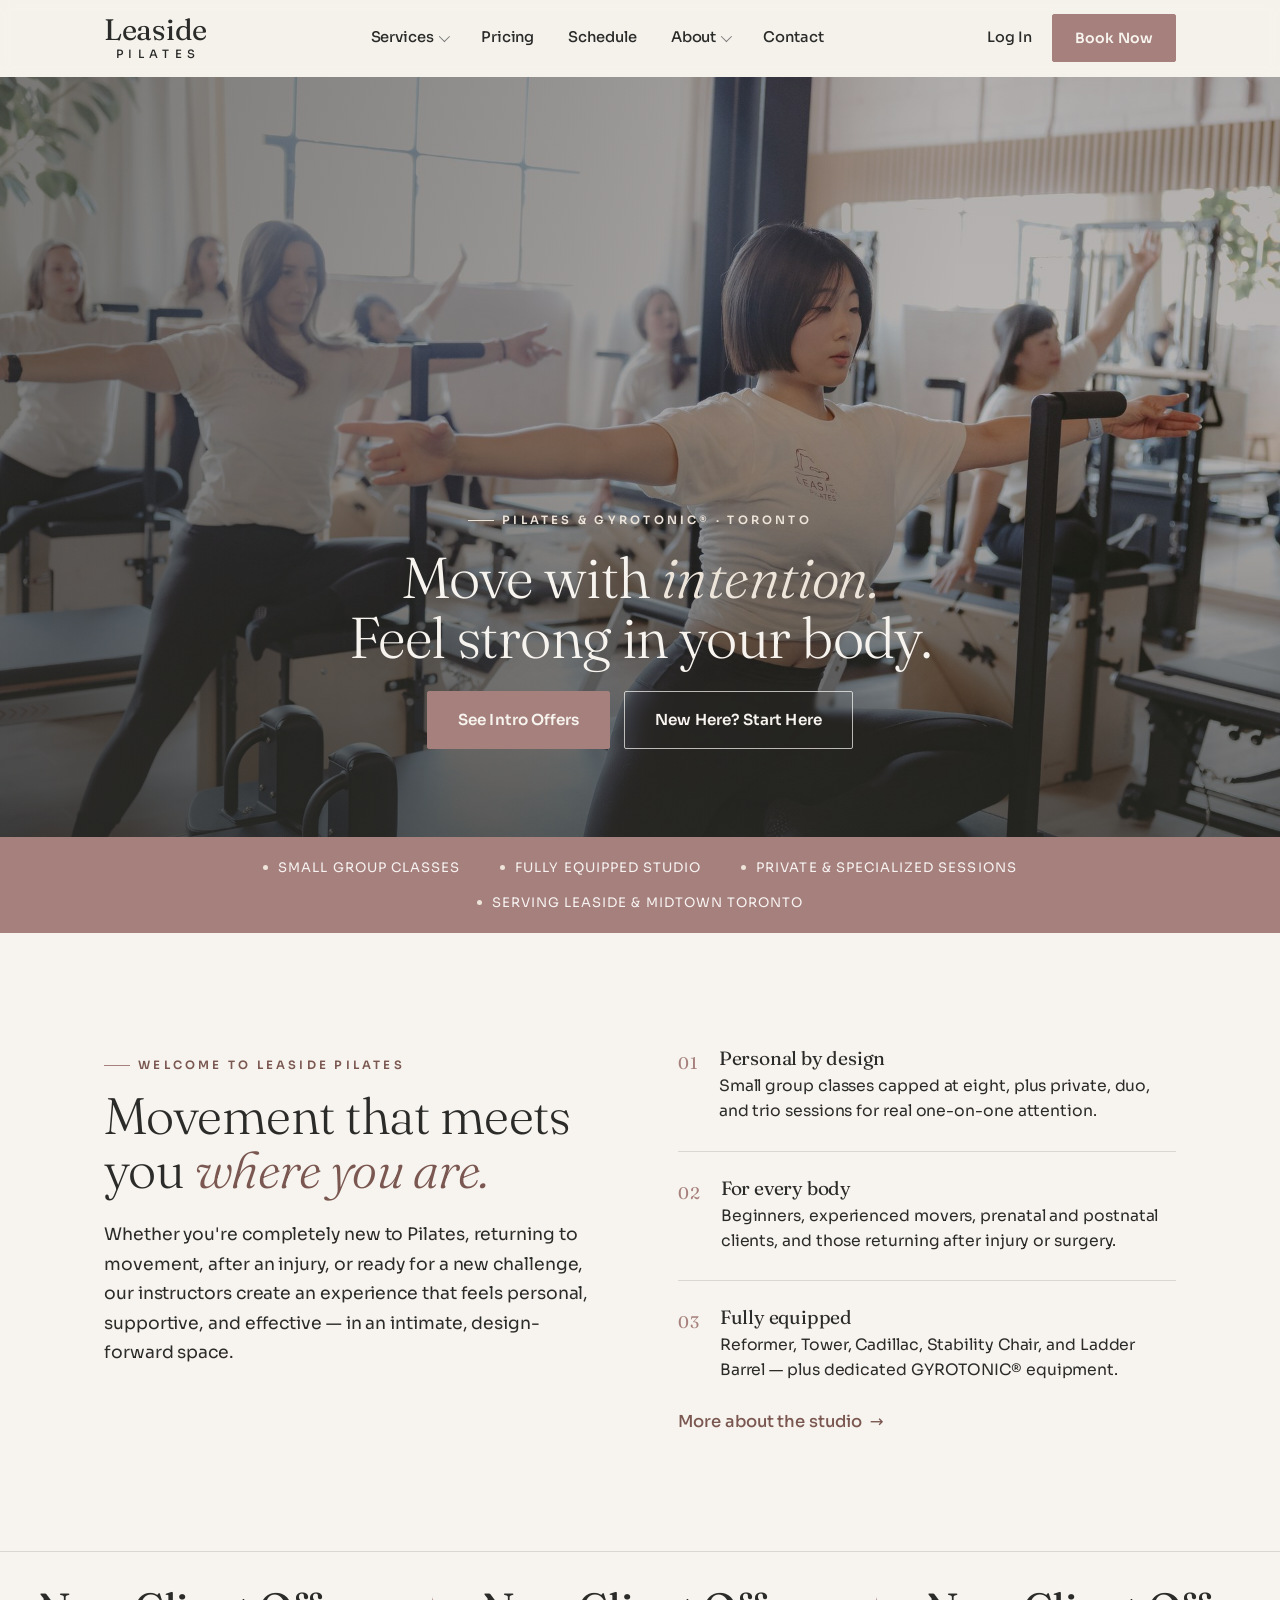
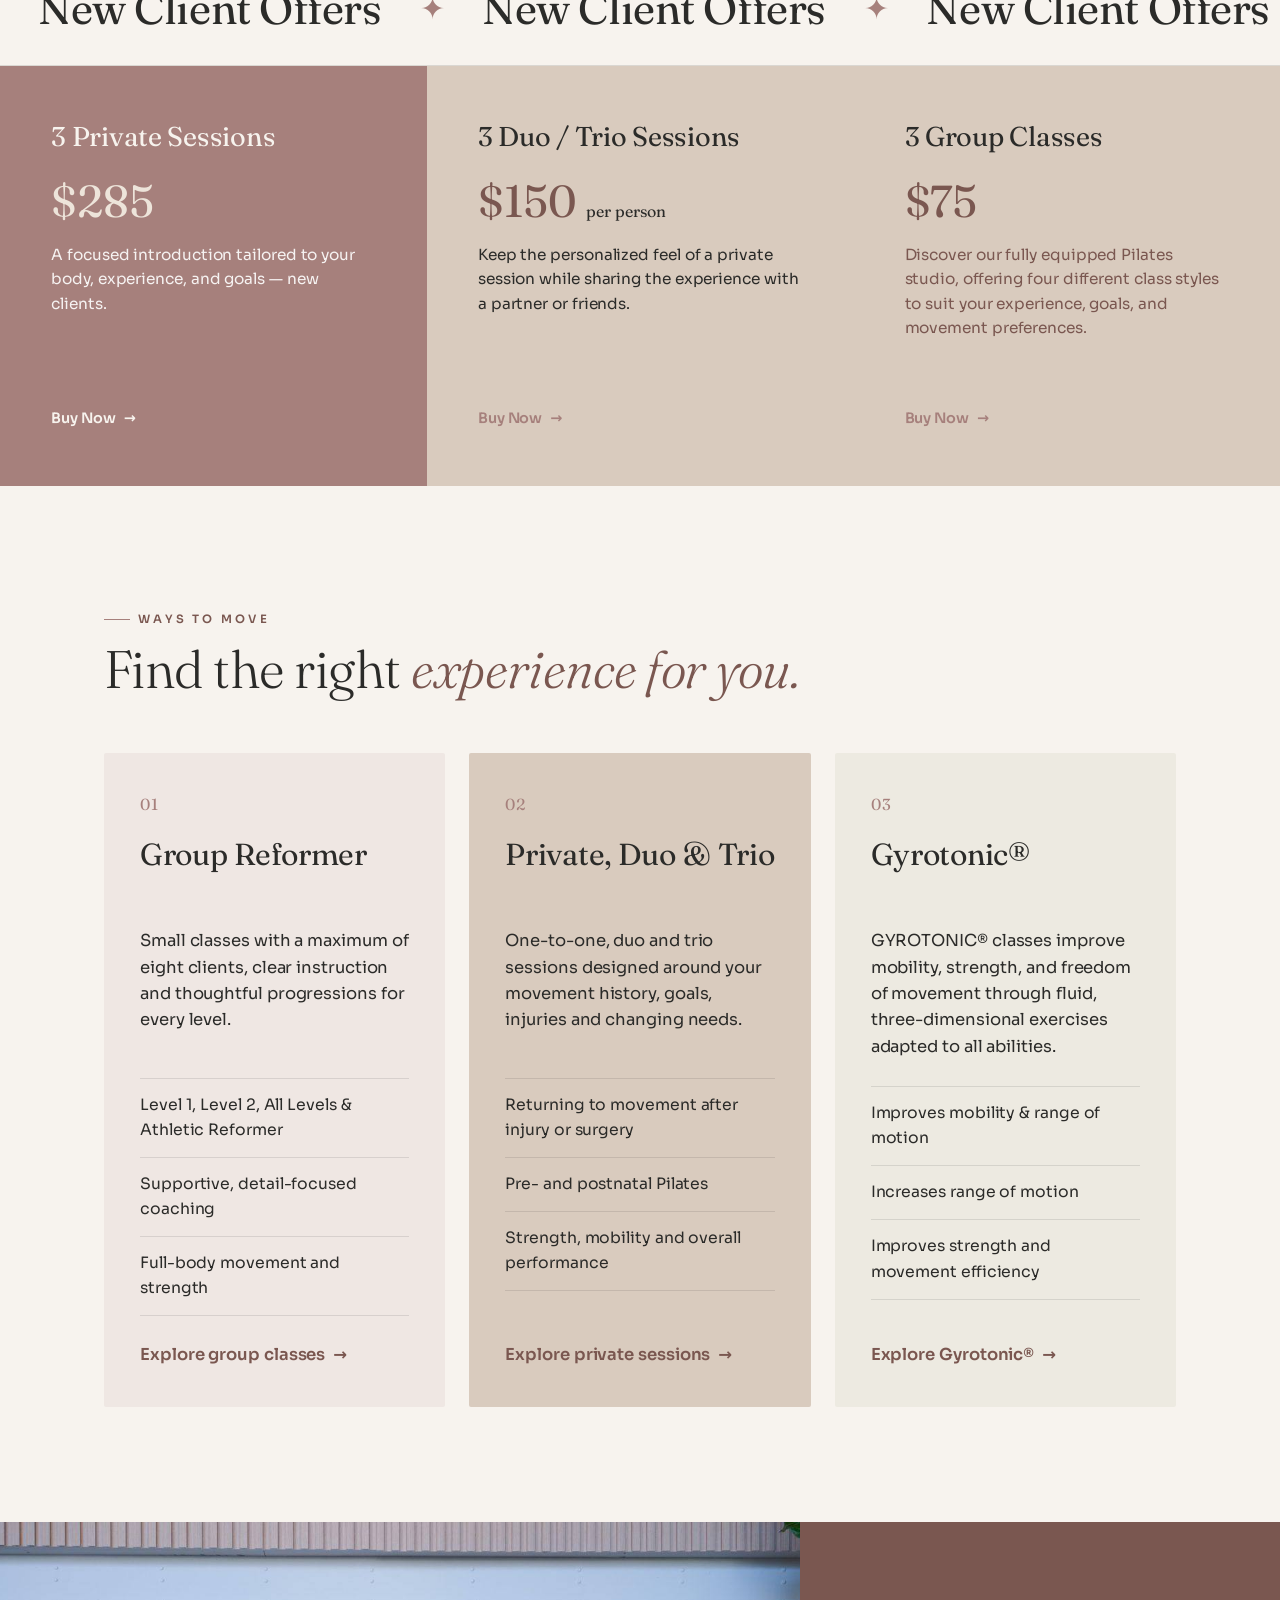
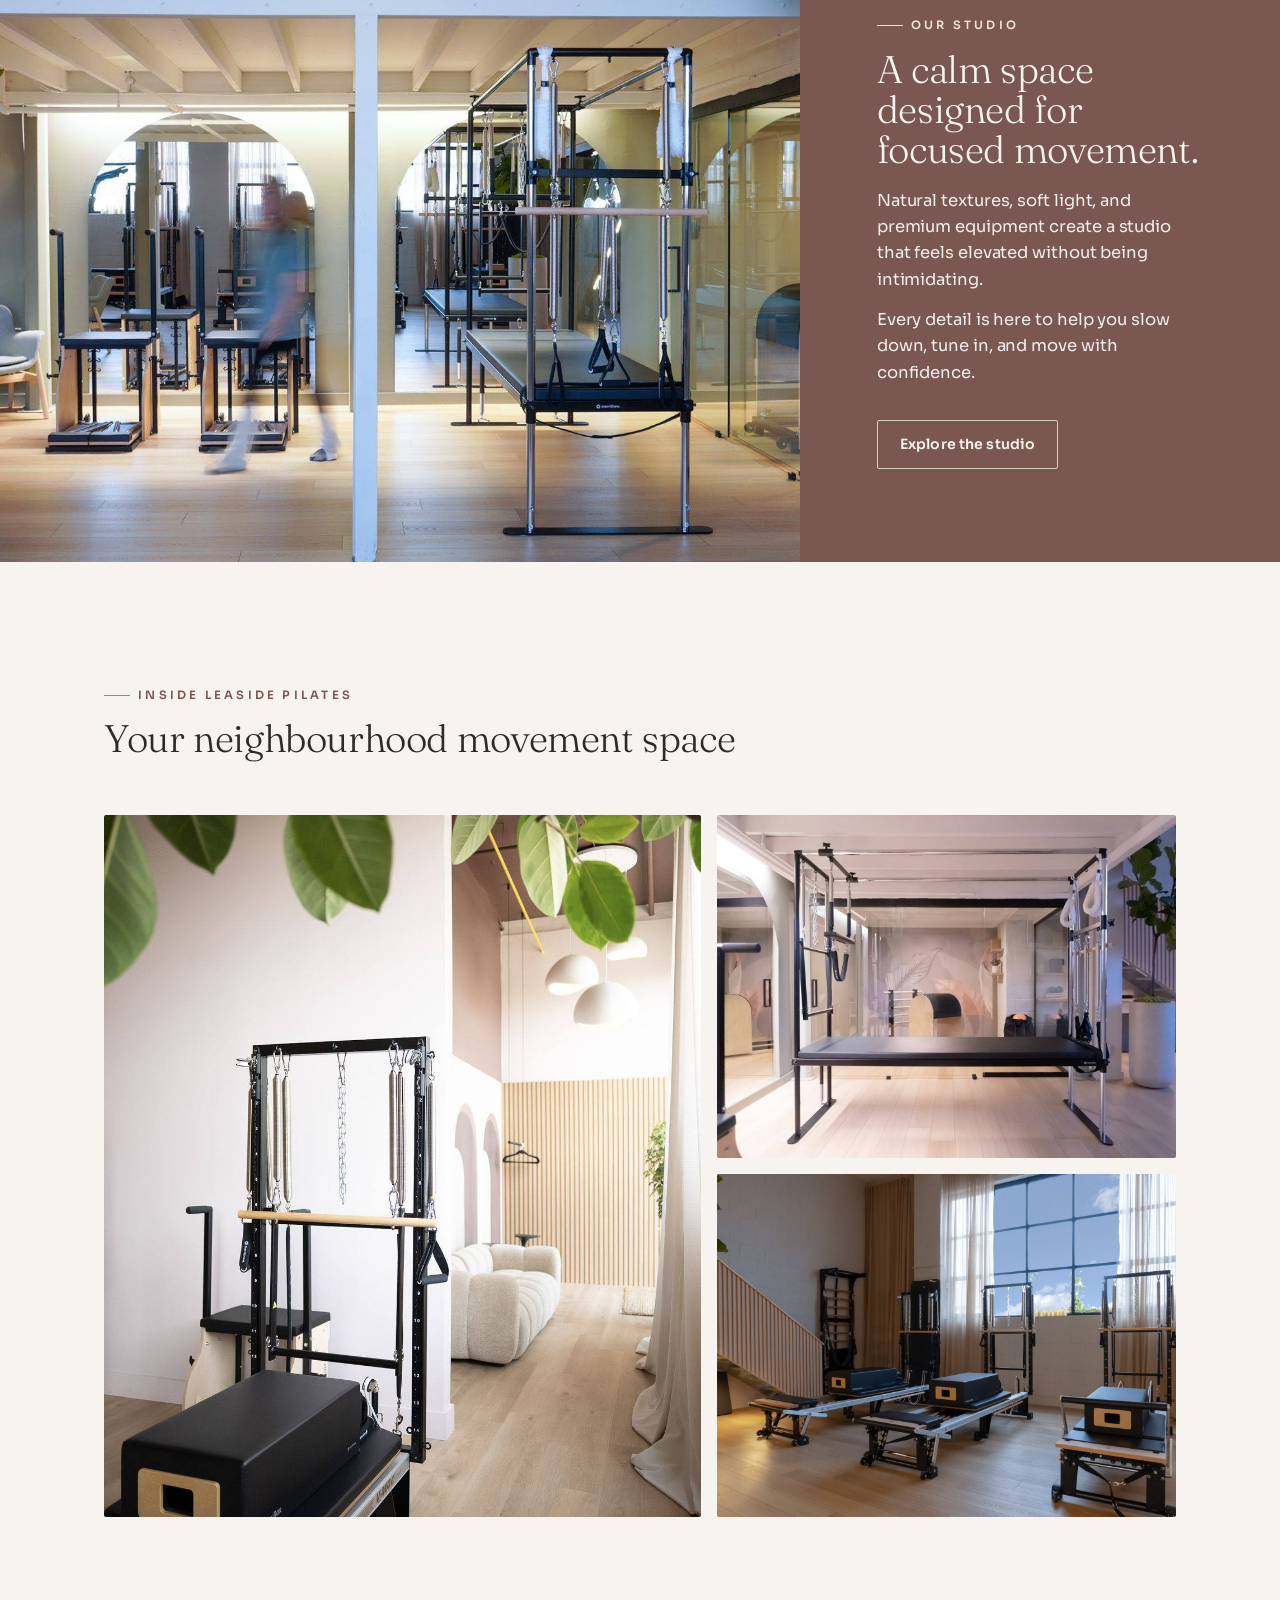
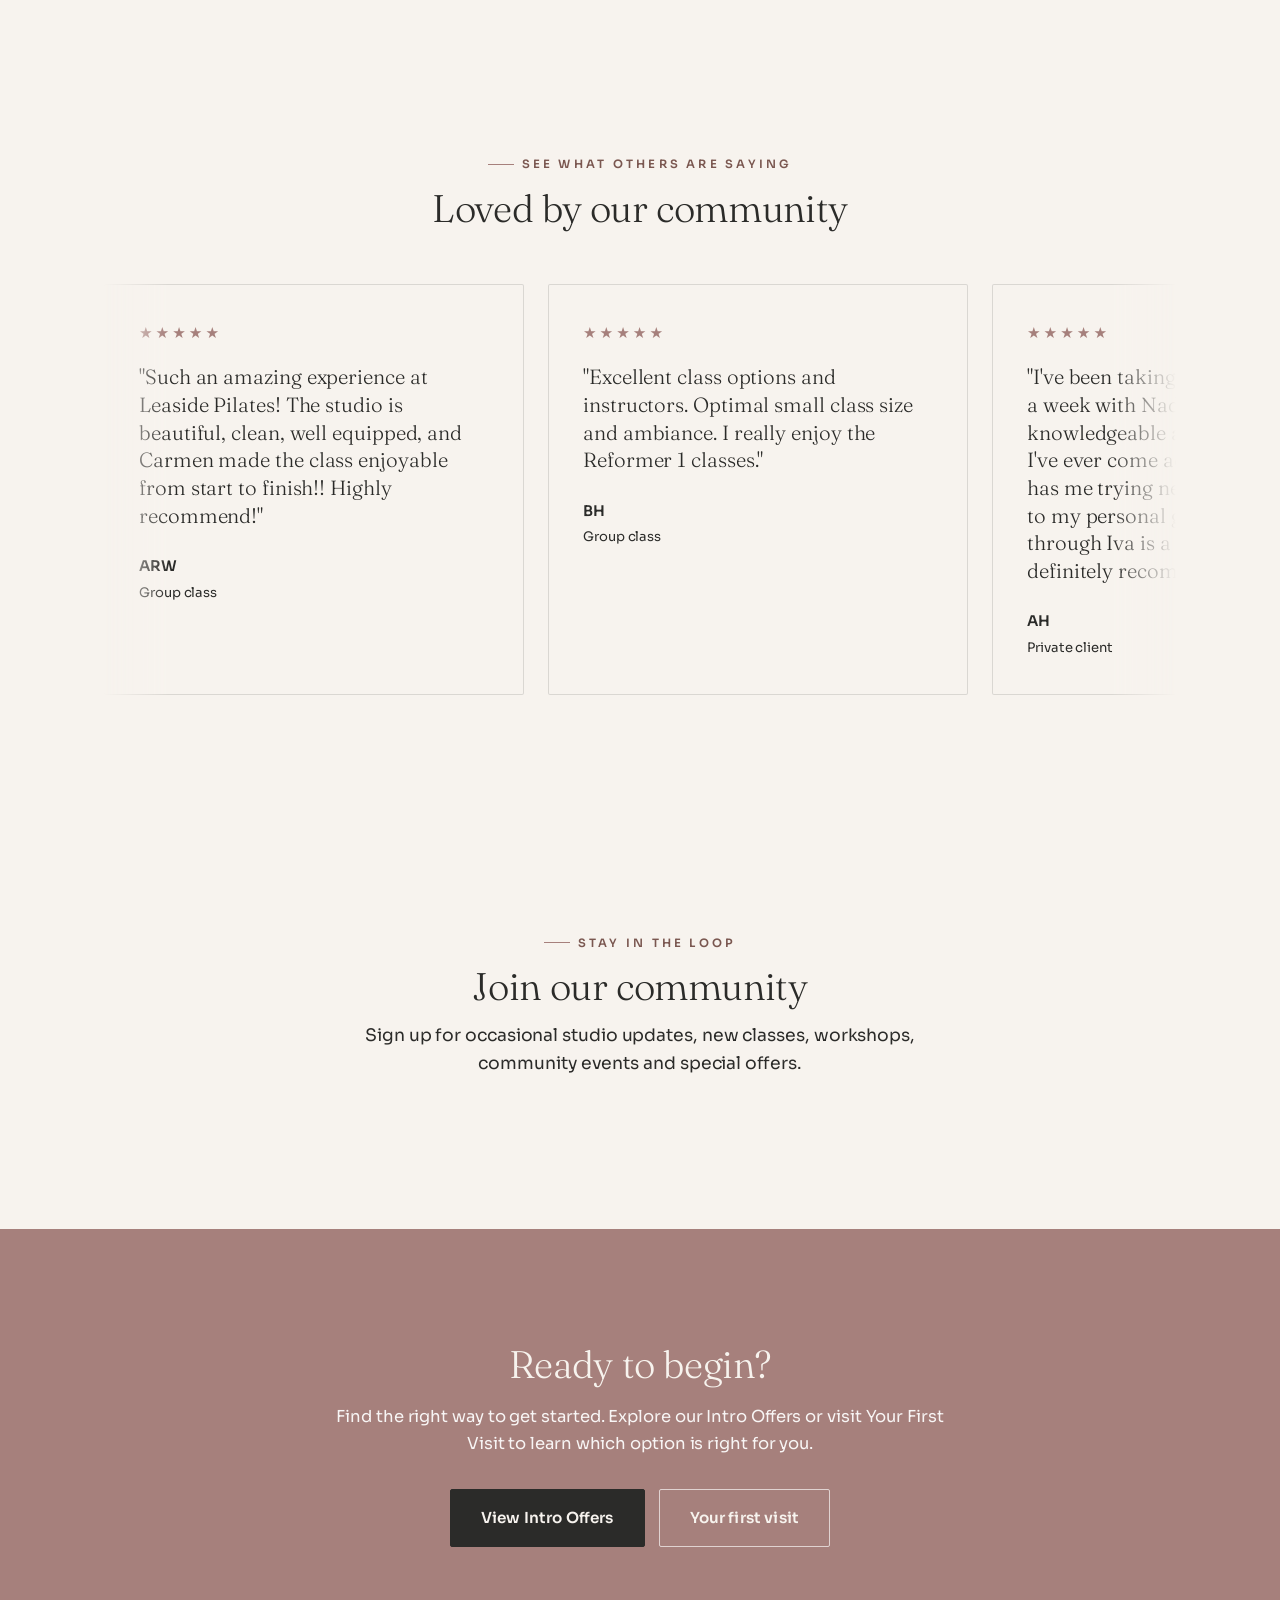
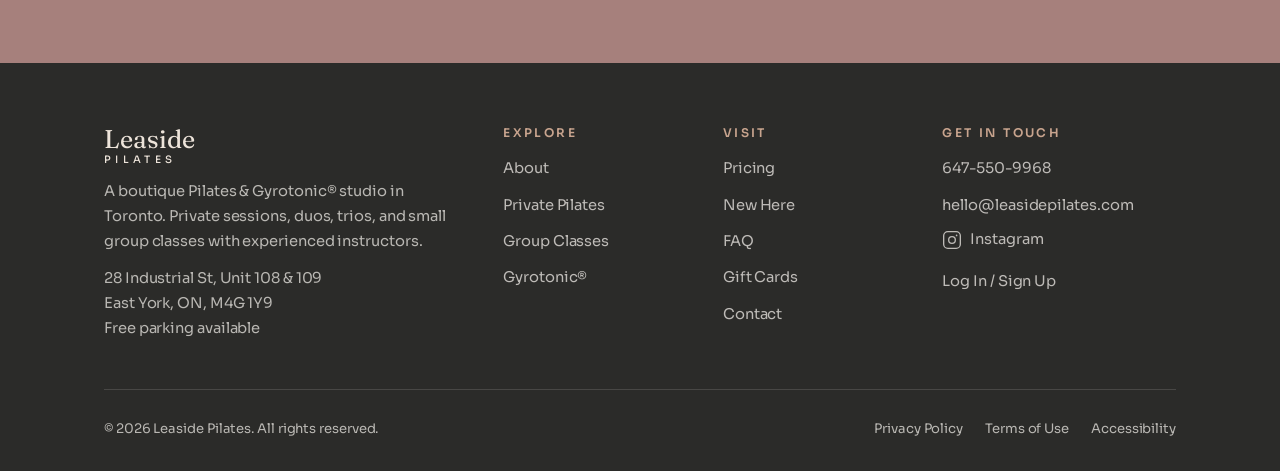
==== index.html @ b540897a "Add files via upload" ====
<!DOCTYPE html>
<html lang="en">
<head>
<meta charset="UTF-8">
<meta name="viewport" content="width=device-width, initial-scale=1">
<title>Leaside Pilates Studio | Pilates &amp; Gyrotonic in Toronto, ON</title>
<meta name="description" content="Leaside Pilates is a boutique Pilates &amp; Gyrotonic® studio in Toronto, ON. Book private, duo, trio &amp; small group classes with experienced instructors.">
<link rel="canonical" href="https://www.leasidepilates.com/">
<meta name="robots" content="index, follow">
<meta name="theme-color" content="#2E3A2E">

<!-- Open Graph -->
<meta property="og:type" content="website">
<meta property="og:site_name" content="Leaside Pilates">
<meta property="og:title" content="Leaside Pilates Studio | Pilates &amp; Gyrotonic in Toronto">
<meta property="og:description" content="A boutique Pilates &amp; Gyrotonic® studio in Toronto. Private sessions, duos, trios, and small group classes.">
<meta property="og:url" content="https://www.leasidepilates.com/">
<meta property="og:image" content="https://www.leasidepilates.com/assets/hero.jpg">
<meta name="twitter:image" content="https://www.leasidepilates.com/assets/hero.jpg">
<meta property="og:locale" content="en_CA">
<meta name="twitter:card" content="summary_large_image">
<meta name="twitter:title" content="Leaside Pilates Studio | Toronto, ON">
<meta name="twitter:description" content="Boutique Pilates &amp; Gyrotonic® in Toronto. Private, duo, trio &amp; small group classes.">

<link rel="preconnect" href="https://fonts.googleapis.com">
<link rel="preconnect" href="https://fonts.gstatic.com" crossorigin>
<link href="https://fonts.googleapis.com/css2?family=Fraunces:ital,opsz,wght@0,9..144,300;0,9..144,400;0,9..144,500;1,9..144,300;1,9..144,400&family=Sora:wght@300;400;500;600&display=swap" rel="stylesheet">
<link rel="stylesheet" href="css/style.css">
<link rel="preload" as="image" href="assets/hero-poster.jpg" fetchpriority="high">

<!-- LocalBusiness structured data -->
<script type="application/ld+json">
{
  "@context": "https://schema.org",
  "@type": ["HealthAndBeautyBusiness","SportsActivityLocation"],
  "name": "Leaside Pilates",
  "description": "Boutique Pilates and Gyrotonic® studio offering private sessions, duos, trios, and small group classes in Toronto.",
  "url": "https://www.leasidepilates.com/",
  "telephone": "+1-647-550-9968",
  "email": "hello@leasidepilates.com",
  "image": "https://www.leasidepilates.com/assets/hero.jpg",
  "priceRange": "$$",
  "address": {
    "@type": "PostalAddress",
    "streetAddress": "28 Industrial St, Unit 108 & 109",
    "addressLocality": "East York",
    "addressRegion": "ON",
    "postalCode": "M4G 1Y9",
    "addressCountry": "CA"
  },
  "areaServed": ["Leaside","Bennington Heights","Moore Park","Davisville Village","Mount Pleasant","Yonge & Eglinton","Lawrence Park","Rosedale","East York","Midtown Toronto"],
  "makesOffer": [
    {"@type":"Offer","itemOffered":{"@type":"Service","name":"Private Pilates"}},
    {"@type":"Offer","itemOffered":{"@type":"Service","name":"Group Pilates Classes"}},
    {"@type":"Offer","itemOffered":{"@type":"Service","name":"Gyrotonic®"}}
  ],
  "aggregateRating": {
    "@type": "AggregateRating",
    "ratingValue": "5.0",
    "reviewCount": "9"
  },
  "review": [
    {"@type":"Review","reviewRating":{"@type":"Rating","ratingValue":"5"},"author":{"@type":"Person","name":"ARW"},"reviewBody":"Such an amazing experience at Leaside Pilates! The studio is beautiful, clean, well equipped, and Carmen made the class enjoyable from start to finish. Highly recommend!"},
    {"@type":"Review","reviewRating":{"@type":"Rating","ratingValue":"5"},"author":{"@type":"Person","name":"ST"},"reviewBody":"Each class is limited to 5 people, which translates into close, personal and hands-on instruction. I am stronger and leaner as a result. I highly recommend this amazing studio!"},
    {"@type":"Review","reviewRating":{"@type":"Rating","ratingValue":"5"},"author":{"@type":"Person","name":"AH"},"reviewBody":"I've been taking private classes twice a week with Nadia, the most caring, knowledgeable and helpful instructor I've ever come across. Each class is tailored to my personal goals. Would definitely recommend."},
    {"@type":"Review","reviewRating":{"@type":"Rating","ratingValue":"5"},"author":{"@type":"Person","name":"BH"},"reviewBody":"Excellent class options and instructors. Optimal small class size and ambiance. I really enjoy the Reformer 1 classes."}
  ]
}
</script>
</head>
<body>
<a class="skip" href="#main">Skip to content</a>

<!-- HEADER -->
<header class="site-header">
  <div class="wrap nav">
    <a class="brand" href="index.html" aria-label="Leaside Pilates home"><span class="brand-name">Leaside</span><span class="brand-sub">Pilates</span></a>
    <nav aria-label="Primary">
      <ul class="nav-links">
        <li class="has-menu">
          <a href="private-pilates.html" aria-haspopup="true">Services <span class="caret" aria-hidden="true"></span></a>
          <ul class="submenu">
            <li><a href="private-pilates.html">Private Pilates<small>One-on-one, duo &amp; trio</small></a></li>
            <li><a href="group-classes.html">Group Classes<small>Small equipment classes</small></a></li>
            <li class="submenu-group"><span class="submenu-heading">Specialty Classes</span></li>
            <li><a href="group-classes.html#mommy-baby" class="submenu-sub">Mommy &amp; Baby</a></li>
            <li><a href="group-classes.html#prenatal" class="submenu-sub">Prenatal</a></li>
            <li><a href="group-classes.html#active-aging" class="submenu-sub">Active Aging</a></li>
            <li><a href="group-classes.html#specialty" class="submenu-sub">All specialty classes</a></li>
            <li class="submenu-divider"></li>
            <li><a href="gyrotonic.html">Gyrotonic&reg;<small>Specialized movement</small></a></li>
          </ul>
        </li>
        <li><a href="pricing.html">Pricing</a></li>
        <li><a href="schedule.html">Schedule</a></li>
        <li class="has-menu">
          <a href="about.html" aria-haspopup="true">About <span class="caret" aria-hidden="true"></span></a>
          <ul class="submenu">
            <li><a href="about.html">About the Studio<small>Our story &amp; team</small></a></li>
            <li><a href="first-visit.html">New Here<small>Your first visit</small></a></li>
          </ul>
        </li>
        <li><a href="contact.html">Contact</a></li>
      </ul>
    </nav>
    <div class="nav-cta">
      <a class="nav-login" href="login.html">Log In</a>
      <a class="btn brass" href="contact.html#book">Book Now</a>
      <button class="nav-toggle" aria-label="Open menu" aria-expanded="false"><span></span><span></span><span></span></button>
    </div>
  </div>
</header>
<div class="mobile-menu">
  <a href="private-pilates.html">Private Pilates</a>
  <a href="group-classes.html">Group Classes</a>
  <a href="gyrotonic.html">Gyrotonic&reg;</a>
  <a href="pricing.html">Pricing</a>
  <a href="schedule.html">Schedule</a>
  <a href="about.html">About</a>
  <a href="first-visit.html">New Here</a>
  <a href="contact.html">Contact</a>
  <a class="nav-login" href="login.html" style="padding:14px 0;border-bottom:1px solid var(--line)">Log In / Sign Up</a>
  <a class="btn brass" href="contact.html#book">Book Now</a>
</div>

<main id="main">
<!-- HERO -->
<section class="hero">
  <div class="hero-media">
    <video class="hero-video" autoplay muted loop playsinline preload="none" poster="assets/hero-poster.jpg" aria-hidden="true">
      <source src="assets/hero-mobile.mp4" type="video/mp4" media="(max-width: 768px)">
      <source src="assets/hero.mp4" type="video/mp4">
    </video>
    <img class="hero-fallback" src="assets/hero-poster.jpg" alt="A client moving through a class on the Stability Chair in a bright group session at Leaside Pilates in Toronto" width="1920" height="1280" fetchpriority="high">
  </div>
  <div class="wrap hero-inner">
    <span class="eyebrow">Pilates &amp; Gyrotonic® · Toronto</span>
    <h1>Move with <em>intention.</em><br>Feel strong in your body.</h1>
    <div class="hero-actions">
      <a class="btn brass lg" href="pricing.html">See Intro Offers</a>
      <a class="btn ghost lg" href="first-visit.html">New Here? Start Here</a>
    </div>
  </div>
</section>

<div class="trust">
  <div class="wrap">
    <span>Small group classes</span>
    <span>Fully equipped studio</span>
    <span>Private &amp; specialized sessions</span>
    <span>Serving Leaside &amp; Midtown Toronto</span>
  </div>
</div>

<!-- WELCOME -->
<section class="section welcome">
  <div class="wrap welcome-grid">
    <div class="welcome-head reveal">
      <span class="eyebrow">Welcome to Leaside Pilates</span>
      <h2>Movement that meets<br>you <em>where you are.</em></h2>
      <p class="welcome-lead">Whether you're completely new to Pilates, returning to movement, after an injury, or ready for a new challenge, our instructors create an experience that feels personal, supportive, and effective — in an intimate, design-forward space.</p>
    </div>
    <div class="welcome-features reveal d1">
      <div class="welcome-feature">
        <span class="wf-num">01</span>
        <div><h3>Personal by design</h3><p>Small group classes capped at eight, plus private, duo, and trio sessions for real one-on-one attention.</p></div>
      </div>
      <div class="welcome-feature">
        <span class="wf-num">02</span>
        <div><h3>For every body</h3><p>Beginners, experienced movers, prenatal and postnatal clients, and those returning after injury or surgery.</p></div>
      </div>
      <div class="welcome-feature">
        <span class="wf-num">03</span>
        <div><h3>Fully equipped</h3><p>Reformer, Tower, Cadillac, Stability Chair, and Ladder Barrel — plus dedicated GYROTONIC® equipment.</p></div>
      </div>
      <a class="text-link welcome-link" href="about.html">More about the studio <span aria-hidden="true">→</span></a>
    </div>
  </div>
</section>

<!-- NEW CLIENT OFFERS — sliding banner -->
<div class="offer-banner" aria-label="New client offers">
  <div class="offer-banner-track">
    <span>New Client Offers</span><span class="dot" aria-hidden="true">✦</span>
    <span>New Client Offers</span><span class="dot" aria-hidden="true">✦</span>
    <span>New Client Offers</span><span class="dot" aria-hidden="true">✦</span>
    <span>New Client Offers</span><span class="dot" aria-hidden="true">✦</span>
    <span>New Client Offers</span><span class="dot" aria-hidden="true">✦</span>
    <span>New Client Offers</span><span class="dot" aria-hidden="true">✦</span>
    <span>New Client Offers</span><span class="dot" aria-hidden="true">✦</span>
    <span>New Client Offers</span><span class="dot" aria-hidden="true">✦</span>
  </div>
</div>

<!-- INTRO OFFER STRIP (Private · Duo/Trio · Group panels) -->
<section class="offer-strip">
  <div class="offer-card featured reveal">
    <h3>3 Private Sessions</h3>
    <p class="price">$285</p>
    <p>A focused introduction tailored to your body, experience, and goals — new clients.</p>
    <a class="text-link" href="pricing.html#intro-private">Buy Now <span aria-hidden="true">→</span></a>
  </div>
  <div class="offer-card reveal">
    <h3>3 Duo / Trio Sessions</h3>
    <p class="price">$150 <span style="font-size:1rem;color:var(--muted)">per person</span></p>
    <p>Keep the personalized feel of a private session while sharing the experience with a partner or friends.</p>
    <a class="text-link" href="pricing.html#intro-duo">Buy Now <span aria-hidden="true">→</span></a>
  </div>
  <div class="offer-card reveal">
    <h3>3 Group Classes</h3>
    <p class="price">$75</p>
    <p style="color:#7A5750">Discover our fully equipped Pilates studio, offering four different class styles to suit your experience, goals, and movement preferences.</p>
    <a class="text-link" href="pricing.html#intro-group">Buy Now <span aria-hidden="true">→</span></a>
  </div>
</section>

<!-- WAYS TO MOVE (ruled index, no photos) -->
<section class="section ways">
  <div class="wrap">
    <div class="ways-head reveal">
      <span class="eyebrow">Ways to Move</span>
      <h2>Find the right <em>experience for you.</em></h2>
    </div>
    <div class="ways-grid">
      <div class="ways-col reveal">
        <span class="ways-num">01</span>
        <h3>Group Reformer</h3>
        <p>Small classes with a maximum of eight clients, clear instruction and thoughtful progressions for every level.</p>
        <ul class="ways-list">
          <li>Level 1, Level 2, All Levels &amp; Athletic Reformer</li>
          <li>Supportive, detail-focused coaching</li>
          <li>Full-body movement and strength</li>
        </ul>
        <a class="ways-link" href="group-classes.html">Explore group classes <span aria-hidden="true">→</span></a>
      </div>
      <div class="ways-col reveal d1">
        <span class="ways-num">02</span>
        <h3>Private, Duo &amp; Trio</h3>
        <p>One-to-one, duo and trio sessions designed around your movement history, goals, injuries and changing needs.</p>
        <ul class="ways-list">
          <li>Returning to movement after injury or surgery</li>
          <li>Pre- and postnatal Pilates</li>
          <li>Strength, mobility and overall performance</li>
        </ul>
        <a class="ways-link" href="private-pilates.html">Explore private sessions <span aria-hidden="true">→</span></a>
      </div>
      <div class="ways-col reveal d2">
        <span class="ways-num">03</span>
        <h3>Gyrotonic&reg;</h3>
        <p>GYROTONIC&reg; classes improve mobility, strength, and freedom of movement through fluid, three-dimensional exercises adapted to all abilities.</p>
        <ul class="ways-list">
          <li>Improves mobility &amp; range of motion</li>
          <li>Increases range of motion</li>
          <li>Improves strength and movement efficiency</li>
        </ul>
        <a class="ways-link" href="gyrotonic.html">Explore Gyrotonic&reg; <span aria-hidden="true">→</span></a>
      </div>
    </div>
  </div>
</section>

<!-- STUDIO FEATURE (color block) -->
<section class="studio-feature" id="studio">
  <div class="studio-image reveal"><img src="assets/studio-private.jpg" alt="The Leaside Pilates studio with arches, Cadillac trapeze table, and glass private rooms" width="1400" height="933" loading="lazy" decoding="async"></div>
  <div class="studio-content reveal">
    <p class="eyebrow">Our Studio</p>
    <h2>A calm space designed for focused movement.</h2>
    <p>Natural textures, soft light, and premium equipment create a studio that feels elevated without being intimidating.</p>
    <p>Every detail is here to help you slow down, tune in, and move with confidence.</p>
    <a class="btn ghost" href="about.html">Explore the studio</a>
  </div>
</section>

<!-- GALLERY -->
<section class="section gallery">
  <div class="wrap">
    <div class="head reveal">
      <span class="eyebrow">Inside Leaside Pilates</span>
      <h2>Your neighbourhood movement space</h2>
    </div>
    <div class="gallery-grid gallery-grid--feature">
      <figure class="g-feature reveal"><img src="assets/studio-vertical.jpg" alt="The Tower and Reformer with fiddle-leaf greenery at Leaside Pilates" width="1067" height="1600" loading="lazy" decoding="async"></figure>
      <figure class="reveal"><img src="assets/studio-cadillac.jpg" alt="The Cadillac trapeze table framed by arches at Leaside Pilates" width="1600" height="1066" loading="lazy" decoding="async"></figure>
      <figure class="reveal"><img src="assets/studio-reformers.jpg" alt="Reformers set up under tall windows at Leaside Pilates" width="1600" height="1066" loading="lazy" decoding="async"></figure>
    </div>
  </div>
</section>

<!-- TESTIMONIALS -->
<section class="section testi">
  <div class="wrap">
    <div class="head center reveal">
      <span class="eyebrow">See What Others Are Saying</span>
      <h2>Loved by our community</h2>
    </div>
    <div class="reveal testi-viewport">
      <div class="testi-track" role="list">
        <figure class="testi-card" role="listitem"><div class="stars" aria-label="5 out of 5 stars">★★★★★</div><blockquote>"Such an amazing experience at Leaside Pilates! The studio is beautiful, clean, well equipped, and Carmen made the class enjoyable from start to finish!! Highly recommend!"</blockquote><cite>ARW<small>Group class</small></cite></figure>
        <figure class="testi-card" role="listitem"><div class="stars" aria-label="5 out of 5 stars">★★★★★</div><blockquote>"Excellent class options and instructors. Optimal small class size and ambiance. I really enjoy the Reformer 1 classes."</blockquote><cite>BH<small>Group class</small></cite></figure>
        <figure class="testi-card" role="listitem"><div class="stars" aria-label="5 out of 5 stars">★★★★★</div><blockquote>"I've been taking private classes twice a week with Nadia, the most caring, knowledgeable and helpful instructor I've ever come across. Each class she has me trying new techniques tailored to my personal goals. Scheduling through Iva is a breeze. Would definitely recommend."</blockquote><cite>AH<small>Private client</small></cite></figure>
        <figure class="testi-card" role="listitem"><div class="stars" aria-label="5 out of 5 stars">★★★★★</div><blockquote>"Just left the most upbeat and enjoyable class with Yoon. So upbeat, friendly and provides excellent feedback as you go. You'll leave with a smile on your face and feeling like you had a great workout."</blockquote><cite>KM<small>Group class</small></cite></figure>
        <figure class="testi-card" role="listitem"><div class="stars" aria-label="5 out of 5 stars">★★★★★</div><blockquote>"Each class is limited to 5 people, which translates into close, personal and hands-on instruction. Being new to pilates, I started with one-on-one sessions then pivoted to group classes. I am stronger and leaner as a result. I highly recommend this amazing studio!"</blockquote><cite>ST<small>Private & group</small></cite></figure>
        <figure class="testi-card" role="listitem"><div class="stars" aria-label="5 out of 5 stars">★★★★★</div><blockquote>"You really can't go wrong — every single instructor is amazing with their own style and techniques. I have been coming here since they opened and I look forward to my weekly classes!"</blockquote><cite>LW<small>Group class</small></cite></figure>
        <figure class="testi-card" role="listitem"><div class="stars" aria-label="5 out of 5 stars">★★★★★</div><blockquote>"Perfect balance of challenge and guidance! A very enjoyable experience."</blockquote><cite>IM<small>Group class</small></cite></figure>
        <figure class="testi-card" role="listitem"><div class="stars" aria-label="5 out of 5 stars">★★★★★</div><blockquote>"Attending a private class as a new student has been a great experience. The space is bright, modern and clean. Monika has been incredible at helping me get everything I can out of the discipline and I am eager to attend each upcoming class."</blockquote><cite>SH<small>Private client</small></cite></figure>
        <figure class="testi-card" role="listitem"><div class="stars" aria-label="5 out of 5 stars">★★★★★</div><blockquote>"Hidden gem! Beautiful little studio. Ewa is the best! I would highly recommend it to anyone wanting to try Pilates for the first time or if you're a seasoned veteran."</blockquote><cite>EG<small>Group class</small></cite></figure>
        <figure class="testi-card" role="listitem"><div class="stars" aria-label="5 out of 5 stars">★★★★★</div><blockquote>"I loved the intensity — it was just perfect for post partum. Also the fact I didn't have to rush out. I could take my time and feed my baby. I've done a lot of mommy exercise classes and this was by far the best."</blockquote><cite>MP<small>Mommy &amp; Baby</small></cite></figure>
      </div>
    </div>
  </div>
</section>

<!-- NEWSLETTER (compact) -->
<section class="section newsletter-band">
  <div class="wrap">
    <div class="head center reveal" style="margin-bottom:36px">
      <span class="eyebrow">Stay in the loop</span>
      <h2>Join our community</h2>
      <p>Sign up for occasional studio updates, new classes, workshops, community events and special offers.</p>
    </div>
    <div class="newsletter-form-center reveal">
      <div id="momence-plugin-lead-form"></div>
    </div>
  </div>
</section>

<!-- CTA -->
<section class="section cta-band">
  <div class="wrap">
    <h2>Ready to begin?</h2>
    <p>Find the right way to get started. Explore our Intro Offers or visit Your First Visit to learn which option is right for you.</p>
    <div class="hero-actions">
      <a class="btn lg" href="pricing.html">View Intro Offers</a>
      <a class="btn ghost lg" href="first-visit.html">Your first visit</a>
    </div>
  </div>
</section>
</main>

<!-- FOOTER injected by include -->
<div id="site-footer"></div>
<script src="js/footer.js"></script>
<script src="js/main.js"></script>
<!-- Momence webchat -->
<script async type="module" host-id="150866" token="Dg8yGl6Dj4" position="bottom-right" src="https://momence.com/plugin/webchat/webchat.js"></script>
</body>
</html>
---- css/style.css ----
/* ---------- Tokens ---------- */
:root{
  /* Momence widget theming — applies to all Momence embeds (schedule, booking, checkout, webchat) */
  --momenceColorPrimary: 166, 128, 124;   /* dusty mauve #A6807C */
  --momenceColorBackground: #F7F3EE;       /* off-white base */
  --momenceColorBlack: 43, 43, 41;         /* charcoal ink #2B2B29 */

  /* Leaside Pilates brand palette */
  --ivory:#EDE4DA;         /* ivory wall */
  --boucle:#D9CBBE;        /* boucle sand */
  --oak:#C8A48E;           /* blonde oak */
  --mauve:#A6807C;         /* dusty mauve — signature accent */
  --mauve-deep:#7A5750;    /* terracotta shadow */
  --sage:#B7B79A;          /* sage — secondary accent, sparing */
  --ink:#2B2B29;           /* charcoal ink */
  --base:#F7F3EE;          /* off-white base */
  --gray:#8C8577;          /* warm gray */

  /* semantic aliases used across the build */
  --plaster:#F7F3EE;
  --plaster-deep:#EDE4DA;
  --forest:#2B2B29;
  --forest-deep:#2B2B29;   /* charcoal ink (no darker tone exists in palette) */
  --olive:#8C8577;
  --brass:#A6807C;
  --brass-deep:#7A5750;
  --muted:#2B2B29;        /* charcoal ink — body copy (per brand guide) */
  --line:rgba(43,43,41,.14);
  --white:#F7F3EE;        /* off-white base (lightest brand color) */
  --mauve-wash:rgba(166,128,124,.10);  /* soft dusty-rose panel tint */
  --mauve-line:rgba(122,87,80,.22);    /* dusty-rose hairline */

  --serif:"Fraunces",Georgia,serif;
  --sans:"Sora","Inter",system-ui,-apple-system,sans-serif;

  --wrap:1200px;
  --gut:clamp(20px,5vw,64px);
  --r:2px;
  --ease:cubic-bezier(.22,.61,.36,1);
}

*{box-sizing:border-box;margin:0;padding:0}
html{scroll-behavior:smooth;-webkit-text-size-adjust:100%}
body{
  font-family:var(--sans);
  color:var(--ink);
  background:var(--plaster);
  line-height:1.6;
  font-size:16.5px;
  letter-spacing:-.005em;
  -webkit-font-smoothing:antialiased;
  overflow-x:hidden;
}
img{max-width:100%;display:block}
a{color:inherit;text-decoration:none}
h1,h2,h3,h4{font-family:var(--serif);font-weight:400;line-height:1.05;letter-spacing:-.01em}
.serif{font-family:var(--serif)}

/* ---------- Layout ---------- */
.wrap{max-width:var(--wrap);margin:0 auto;padding-inline:var(--gut)}
.section{padding-block:clamp(64px,9vw,128px)}
.eyebrow{
  font-family:var(--sans);
  font-size:.72rem;
  letter-spacing:.28em;
  text-transform:uppercase;
  font-weight:600;
  color:var(--brass-deep);
  display:inline-flex;align-items:center;gap:.7em;
}
.eyebrow::before{content:"";width:26px;height:1px;background:var(--brass)}

/* ---------- Header ---------- */
.site-header{
  position:sticky;top:0;z-index:60;
  background:rgba(245,242,236,.92);
  backdrop-filter:blur(6px);
  -webkit-backdrop-filter:blur(6px);
  border-bottom:1px solid transparent;
  transition:border-color .4s var(--ease),background .4s var(--ease);
  transform:translateZ(0);
  -webkit-transform:translateZ(0);
  backface-visibility:hidden;
  -webkit-backface-visibility:hidden;
}
.site-header.scrolled{border-color:var(--line)}
.nav{display:flex;align-items:center;justify-content:space-between;height:76px;gap:32px}
.brand{display:flex;flex-direction:column;align-items:center;text-align:center;line-height:1;flex-shrink:0;gap:4px}
.brand-name{font-family:var(--serif);font-size:1.85rem;font-weight:400;letter-spacing:-.01em;color:var(--ink)}
.brand-sub{font-family:var(--sans);font-size:.72rem;font-weight:500;letter-spacing:.46em;text-transform:uppercase;color:var(--ink);padding-left:.46em}
.nav-links{display:flex;align-items:center;gap:34px;list-style:none;margin:0 auto}
.nav-links>li{position:relative}
.nav-links a{font-size:.92rem;font-weight:500;color:var(--ink);position:relative;padding:6px 0;white-space:nowrap;display:inline-flex;align-items:center;gap:5px}
.nav-links a::after{content:"";position:absolute;left:0;bottom:0;width:0;height:1.5px;background:var(--mauve);transition:width .3s var(--ease)}
.nav-links a:hover::after,.nav-links a.active::after{width:100%}
/* dropdown */
.has-menu>a .caret{width:8px;height:8px;border-right:1.5px solid currentColor;border-bottom:1.5px solid currentColor;transform:rotate(45deg) translateY(-2px);transition:transform .3s var(--ease);opacity:.6}
.has-menu:hover>a .caret{transform:rotate(225deg) translateY(2px)}
.submenu{position:absolute;top:calc(100% + 14px);left:50%;transform:translateX(-50%) translateY(6px);min-width:220px;background:var(--white);border:1px solid var(--line);border-radius:var(--r);padding:8px;box-shadow:0 18px 44px rgba(43,43,41,.12);opacity:0;visibility:hidden;transition:.28s var(--ease);list-style:none}
.submenu::before{content:"";position:absolute;top:-14px;left:0;right:0;height:14px}
.has-menu:hover .submenu,.has-menu:focus-within .submenu{opacity:1;visibility:visible;transform:translateX(-50%) translateY(0)}
.submenu a{display:block;padding:11px 14px;border-radius:var(--r);font-size:.9rem;font-weight:500;color:var(--ink);transition:background .2s var(--ease)}
.submenu a::after{display:none}
.submenu a:hover{background:var(--plaster-deep);color:var(--mauve-deep)}
.submenu a small{display:block;font-size:.74rem;font-weight:400;color:var(--muted);margin-top:2px}
.submenu-heading{display:block;padding:10px 14px 4px;font-family:var(--sans);font-size:.66rem;font-weight:600;letter-spacing:.16em;text-transform:uppercase;color:var(--mauve-deep)}
.submenu a.submenu-sub{padding:8px 14px 8px 22px;font-size:.86rem;font-weight:500;color:var(--muted)}
.submenu a.submenu-sub:hover{color:var(--mauve-deep);background:var(--plaster-deep)}
.submenu-divider{height:1px;background:var(--line);margin:8px 10px}
.nav-cta{display:flex;align-items:center;gap:20px;flex-shrink:0}
.nav-login{font-size:.9rem;font-weight:500;color:var(--ink);white-space:nowrap;position:relative}
.nav-login::after{content:"";position:absolute;left:0;bottom:-3px;width:0;height:1.5px;background:var(--mauve);transition:width .3s var(--ease)}
.nav-login:hover::after{width:100%}
.btn{
  font-family:var(--sans);font-weight:600;font-size:.88rem;
  padding:12px 22px;border-radius:var(--r);border:1px solid var(--forest);
  background:var(--forest);color:var(--plaster);
  cursor:pointer;transition:.3s var(--ease);letter-spacing:.01em;
  display:inline-flex;align-items:center;gap:8px;white-space:nowrap;
}
.btn:hover{background:var(--forest-deep);transform:translateY(-1px)}
.btn.ghost{background:transparent;color:var(--forest)}
.btn.ghost:hover{background:var(--forest);color:var(--plaster)}
.btn.brass{background:var(--brass);border-color:var(--brass);color:var(--white)}
.btn.brass:hover{background:var(--brass-deep);border-color:var(--brass-deep)}
.btn.lg{padding:16px 30px;font-size:.95rem}
.nav-toggle{display:none;background:none;border:none;cursor:pointer;flex-direction:column;gap:5px;padding:6px}
.nav-toggle span{width:24px;height:2px;background:var(--forest);transition:.3s}

/* ---------- Hero ---------- */
.hero{position:relative;min-height:min(88vh,760px);display:flex;align-items:flex-end;overflow:hidden;background:var(--boucle)}
.hero-media{position:absolute;inset:0}
.hero-media img,.hero-media video{width:100%;height:100%;object-fit:cover;opacity:1}
.hero-video{position:absolute;inset:0;z-index:0}
.hero-fallback{position:absolute;inset:0;z-index:0}
.hero-media.video-ready .hero-fallback{opacity:0}
.hero-media::after{content:"";position:absolute;inset:0;background:linear-gradient(180deg,rgba(43,43,41,.34) 0%,rgba(43,43,41,.30) 45%,rgba(43,43,41,.70) 100%)}
.hero-media::before{content:"";position:absolute;inset:0;z-index:1;background:linear-gradient(90deg,rgba(43,43,41,.42) 0%,rgba(43,43,41,.20) 45%,rgba(43,43,41,0) 75%)}
.hero-inner{position:relative;z-index:2;padding-bottom:clamp(48px,7vw,88px);color:var(--white);max-width:760px}
.hero h1{font-size:clamp(2.3rem,5vw,3.6rem);color:var(--white);margin:18px 0 22px;font-weight:300;text-shadow:0 1px 24px rgba(43,43,41,.35)}
.hero h1 em{font-style:italic;color:var(--ivory)}
.hero p{font-size:clamp(1.05rem,2vw,1.25rem);max-width:52ch;color:rgba(252,250,246,.95);margin-bottom:32px;font-weight:300;text-shadow:0 1px 16px rgba(43,43,41,.35)}
.hero .eyebrow{color:var(--ivory)}
.hero .eyebrow::before{background:var(--ivory)}
.hero-actions{display:flex;gap:14px;flex-wrap:wrap}
.hero .btn.ghost{color:var(--white);border-color:rgba(252,250,246,.7);backdrop-filter:blur(2px)}
.hero .btn.ghost:hover{background:var(--white);color:var(--mauve-deep);border-color:var(--white)}
/* center the homepage hero, matching interior pages */
.hero{justify-content:center;text-align:center}
.hero-inner{margin-inline:auto}
.hero .eyebrow{justify-content:center}
.hero p{margin-inline:auto}
.hero-actions{justify-content:center}

/* trust strip */
.trust{background:var(--mauve);color:var(--white);padding-block:20px}
.trust .wrap{display:flex;flex-wrap:wrap;gap:14px 40px;align-items:center;justify-content:center;font-size:.82rem;letter-spacing:.08em;text-transform:uppercase;color:rgba(255,255,255,.9)}
.trust span{display:inline-flex;align-items:center;gap:10px}
.trust span::before{content:"";width:5px;height:5px;border-radius:50%;background:var(--ivory)}

/* ---------- Section heads ---------- */
.head{max-width:640px;margin-bottom:56px}
.head.center{margin-inline:auto;text-align:center}
.head h2{font-size:clamp(1.7rem,3vw,2.4rem);margin:14px 0 16px;font-weight:300}
.head p{color:var(--muted);font-size:1.08rem}

/* ---------- Intro / mission ---------- */
.mission{background:var(--white)}
.mission-grid{display:grid;grid-template-columns:1.25fr .75fr;gap:clamp(32px,6vw,80px);align-items:center}
.mission-copy h2{font-size:clamp(1.7rem,3vw,2.4rem);font-weight:300;margin:16px 0 22px}
.mission-copy p{color:var(--muted);margin-bottom:18px;font-size:1.05rem}
.mission-figure{position:relative;max-width:400px;margin-left:auto}
.mission-figure img{width:100%;aspect-ratio:4/4.3;max-height:500px;object-fit:cover;border-radius:var(--r)}
.mission-figure .stat{position:absolute;bottom:-24px;left:-24px;background:var(--mauve);color:var(--white);padding:22px 26px;border-radius:var(--r);max-width:210px}
.mission-figure .stat b{font-family:var(--serif);font-size:2.2rem;display:block;line-height:1;color:var(--oak)}
.mission-figure .stat small{font-size:.8rem;letter-spacing:.04em;color:rgba(255,255,255,.9)}

/* welcome (movement that meets you) */
.welcome{background:var(--white)}
.welcome-grid{display:grid;grid-template-columns:1fr 1fr;gap:clamp(32px,6vw,80px);align-items:start}
.welcome-head h2{font-size:clamp(2rem,4.4vw,3.2rem);font-weight:300;line-height:1.05;margin-top:14px}
.welcome-head h2 em{font-style:italic;color:var(--mauve-deep)}
.welcome-lead{color:var(--muted);font-size:1.08rem;line-height:1.7;margin-top:24px;max-width:46ch}
.welcome-features{display:flex;flex-direction:column;gap:26px}
.welcome-feature{display:flex;gap:20px;align-items:flex-start;padding-bottom:26px;border-bottom:1px solid var(--line)}
.welcome-feature:last-of-type{border-bottom:none;padding-bottom:0}
.wf-num{font-family:var(--serif);font-size:1.05rem;color:var(--mauve);flex-shrink:0;padding-top:2px;letter-spacing:.04em}
.welcome-feature h3{font-family:var(--serif);font-size:1.2rem;font-weight:400;margin-bottom:6px;color:var(--ink)}
.welcome-feature p{color:var(--muted);font-size:.98rem;line-height:1.6}
.welcome-link{align-self:flex-start;color:var(--mauve-deep);font-weight:500;display:inline-flex;gap:8px;align-items:center}

/* ways to move — ruled 3-column index, no photos */
.ways-head{max-width:900px;margin-bottom:clamp(36px,5vw,56px)}
.ways-head h2{font-size:clamp(2rem,4.6vw,3.3rem);font-weight:300;line-height:1.04;margin-top:14px}
.ways-head h2 em{font-style:italic;color:var(--mauve-deep)}
.ways-grid{display:grid;grid-template-columns:repeat(3,1fr);gap:clamp(16px,2vw,24px)}
.ways-col{padding:clamp(28px,3vw,40px) clamp(24px,3vw,36px);border:none;border-radius:var(--r);display:flex;flex-direction:column}
.ways-col:nth-child(1){background:var(--mauve-wash)}
.ways-col:nth-child(2){background:var(--boucle)}
.ways-col:nth-child(3){background:rgba(183,183,154,.16)}
.ways-num{font-family:var(--serif);color:var(--muted);font-size:1rem;letter-spacing:.06em}
.ways-col h3{font-family:var(--serif);font-size:clamp(1.5rem,2.4vw,1.9rem);font-weight:400;margin:22px 0 16px;min-height:2.4em}
.ways-col > p{color:var(--muted);margin-bottom:26px;line-height:1.6;min-height:7.5em}
.ways-list{list-style:none;margin:0 0 26px;padding:0}
.ways-list li{padding:14px 0;border-top:1px solid rgba(43,43,41,.12);color:var(--ink);font-size:.98rem;min-height:3.4em;display:flex;align-items:center}
.ways-list li:last-child{border-bottom:1px solid rgba(43,43,41,.12)}
.ways-link{display:inline-flex;align-items:center;gap:8px;color:var(--mauve-deep);font-weight:600;text-decoration:none;margin-top:auto}
.ways-link:hover{opacity:.7}
.ways-num{color:var(--mauve)}

/* closing photo under the intro offer strip */
.offer-strip-photo{margin:0}
.offer-strip-photo img{width:100%;height:clamp(280px,42vw,560px);object-fit:cover;object-position:center 40%;display:block}

/* ---------- Services (signature ruled index) ---------- */
.services{background:var(--plaster-deep)}
.svc-feature{margin:0 0 24px;border-radius:var(--r);overflow:hidden;max-height:480px}
.svc-feature img{width:100%;height:100%;max-height:480px;object-fit:cover;object-position:center 62%}
.svc-cards{display:grid;grid-template-columns:repeat(3,1fr);gap:24px}
.svc-card{display:flex;flex-direction:column;background:var(--white);border:1px solid var(--line);border-radius:var(--r);overflow:hidden;transition:.4s var(--ease)}
.svc-card:hover{transform:translateY(-6px);box-shadow:0 22px 50px rgba(43,43,41,.12)}
.svc-card-media{aspect-ratio:4/3.6;overflow:hidden;position:relative}
.soon-badge{position:absolute;top:14px;left:14px;background:rgba(43,43,41,.82);color:var(--white);font-family:var(--sans);font-size:.68rem;font-weight:600;letter-spacing:.14em;text-transform:uppercase;padding:6px 12px;border-radius:100px;backdrop-filter:blur(4px)}
.soon-cta{margin-top:auto;display:flex;flex-direction:column;gap:14px;align-items:flex-start}
.btn-soon{display:inline-flex;align-items:center;gap:8px;background:none;color:var(--mauve-deep);font-family:var(--sans);font-size:.72rem;font-weight:600;letter-spacing:.16em;text-transform:uppercase;padding:0;border:none}
.btn-soon::before{content:"";width:6px;height:6px;border-radius:50%;background:var(--mauve)}
.specialty-grid .btn-row{display:flex;flex-wrap:wrap;gap:10px;margin-top:auto}
.specialty-grid .btn-row .btn{font-size:.82rem;padding:10px 16px}
.svc-card-media img{width:100%;height:100%;object-fit:cover;transition:transform .6s var(--ease)}
.svc-card:hover .svc-card-media img{transform:scale(1.04)}
.svc-card-body{padding:28px 26px 30px;display:flex;flex-direction:column;flex:1}
.svc-card-kicker{font-family:var(--sans);font-size:.72rem;letter-spacing:.2em;text-transform:uppercase;font-weight:600;color:var(--mauve-deep);margin-bottom:10px}
.svc-card-body h3{font-family:var(--serif);font-size:1.6rem;font-weight:400;margin-bottom:12px;color:var(--ink)}
.svc-card-body p{font-family:var(--sans);color:var(--muted);font-size:.96rem;margin-bottom:22px;flex:1}
.svc-card-link{font-family:var(--sans);font-weight:600;font-size:.9rem;color:var(--mauve);display:inline-flex;align-items:center;gap:8px;transition:gap .3s var(--ease)}
.svc-card:hover .svc-card-link{gap:14px;color:var(--mauve-deep)}
.svc-list{border-top:1px solid var(--line)}
.svc-item{
  display:grid;grid-template-columns:64px 1fr auto;gap:28px;align-items:center;
  padding:34px 0;border-bottom:1px solid var(--line);
  transition:.4s var(--ease);
}
.svc-item .idx{font-family:var(--serif);font-size:1.05rem;color:var(--brass-deep)}
.svc-item h3{font-size:clamp(1.4rem,3vw,2rem);font-weight:300;transition:.4s var(--ease)}
.svc-item p{color:var(--muted);margin-top:6px;max-width:56ch;font-size:.98rem}
.svc-item .arrow{font-size:1.3rem;color:var(--forest);opacity:0;transform:translateX(-8px);transition:.4s var(--ease)}
.svc-item:hover{padding-left:14px}
.svc-item:hover h3{color:var(--brass-deep)}
.svc-item:hover .arrow{opacity:1;transform:translateX(0)}

/* ---------- Differentiators ---------- */
.diff{background:var(--mauve-deep);color:var(--base)}
.diff .head h2{color:var(--base)}
.diff .head p{color:rgba(247,243,238,.82)}
.diff-grid{display:grid;grid-template-columns:repeat(3,1fr);gap:1px;background:rgba(247,243,238,.16);border:1px solid rgba(247,243,238,.16);border-radius:var(--r);overflow:hidden}
.formats-intro{text-align:center;max-width:640px;margin:clamp(40px,5vw,64px) auto 0}
.formats-intro h3{font-family:var(--serif);font-size:clamp(1.4rem,2.4vw,1.9rem);font-weight:400;margin-bottom:12px;color:var(--ink)}
.formats-intro p{color:var(--muted);margin-bottom:24px}
.diff-cell{background:var(--mauve-deep);padding:38px 32px;transition:.4s var(--ease)}
.diff-cell:hover{background:var(--mauve)}
.diff-cell .num{font-family:var(--serif);color:var(--oak);font-size:1rem;letter-spacing:.1em}
.diff-cell h3{font-size:1.4rem;font-weight:300;margin:14px 0 10px;color:var(--base)}
.diff-cell p{color:rgba(247,243,238,.82);font-size:.96rem}

/* ---------- Testimonials ---------- */
.testi{background:var(--white);overflow:hidden}
.testi-viewport{position:relative;overflow:hidden;-webkit-mask-image:linear-gradient(90deg,transparent,#000 6%,#000 94%,transparent);mask-image:linear-gradient(90deg,transparent,#000 6%,#000 94%,transparent)}
.testi-track{display:flex;gap:24px;width:max-content;animation:testi-slide 60s linear infinite;will-change:transform;backface-visibility:hidden}
.testi-viewport:hover .testi-track{animation-play-state:paused}
@keyframes testi-slide{from{transform:translate3d(0,0,0)}to{transform:translate3d(calc(-50% - 12px),0,0)}}
.testi-card{
  flex:0 0 clamp(280px,80vw,420px);background:var(--plaster);
  border:1px solid var(--line);border-radius:var(--r);padding:36px 34px;
}
.testi-card .stars{color:var(--brass);letter-spacing:3px;font-size:.95rem}
.testi-card blockquote{font-family:var(--serif);font-size:1.28rem;font-weight:300;line-height:1.35;margin:18px 0 24px;color:var(--forest)}
.testi-card cite{font-style:normal;font-weight:600;font-size:.92rem}
.testi-card cite small{display:block;color:var(--muted);font-weight:400;font-size:.82rem;margin-top:2px}

/* ---------- Pricing ---------- */
.pricing{background:var(--plaster-deep)}
/* tighten pricing header rhythm */
.pricing{padding-top:clamp(48px,6vw,72px)}
.pricing .intro-banner{margin-top:0}
/* new-here guiding steps */
.guide{background:var(--ivory)}
.guide-steps{display:grid;grid-template-columns:repeat(3,1fr);gap:24px;margin-bottom:40px;align-items:stretch}
.guide-step{background:var(--white);border:1px solid var(--line);border-radius:var(--r);padding:34px 30px;display:flex;flex-direction:column}
.guide-step h3{font-family:var(--serif);font-size:1.35rem;font-weight:400;color:var(--ink);margin-bottom:10px}
.guide-step p{color:var(--muted);font-size:.94rem;margin-bottom:12px}
.guide-step p:last-child{margin-bottom:0}
.guide-step p strong{color:var(--ink);font-weight:600}
.guide-step a{color:var(--mauve-deep);text-decoration:underline;text-underline-offset:2px}
.guide-num{display:grid;place-items:center;width:44px;height:44px;border-radius:50%;background:var(--mauve);color:var(--white);font-family:var(--serif);font-size:1.3rem;margin-bottom:18px;flex-shrink:0}
.guide-step h3{font-family:var(--serif);font-size:1.4rem;font-weight:400;margin-bottom:10px;color:var(--ink)}
.guide-step p{color:var(--muted);font-size:.96rem;margin-bottom:16px}
.guide-step .text-link{font-family:var(--sans);font-weight:600;font-size:.9rem;color:var(--mauve);display:inline-flex;gap:8px;align-items:center;transition:gap .3s var(--ease)}
.guide-step .text-link:hover{gap:13px;color:var(--mauve-deep)}
@media(max-width:760px){.guide-steps{grid-template-columns:1fr}}
.guide-steps--2{grid-template-columns:1fr 1fr}
@media(max-width:760px){.guide-steps--2{grid-template-columns:1fr}}
.guide-list{margin:8px 0 24px;display:flex;flex-direction:column;gap:16px;flex:1 0 auto}
.guide-list > div{border-top:1px solid var(--line);padding-top:16px}
.guide-list strong{display:block;font-family:var(--serif);font-weight:400;font-size:1.1rem;color:var(--ink);margin-bottom:4px}
.guide-list p{margin:0;font-size:.94rem}
.guide-step .btn-row{display:flex;flex-wrap:wrap;gap:12px;margin-top:auto}
.guide-step .btn{text-decoration:none;margin-top:auto}
.guide-step .btn-row .btn{margin-top:0}
.guide-step .guide-list a{margin-top:0}

/* private pilates gallery */
.pp-gallery{display:grid;grid-template-columns:2fr 1fr 1fr;gap:16px;grid-auto-rows:340px}
.pp-gallery figure{margin:0;overflow:hidden;border-radius:var(--r)}
.pp-gallery img{width:100%;height:100%;object-fit:cover;transition:transform .8s var(--ease)}
.pp-gallery figure:hover img{transform:scale(1.03)}
@media(max-width:760px){.pp-gallery{grid-template-columns:1fr 1fr;grid-auto-rows:240px}.pp-gallery figure:first-child{grid-column:1 / -1}}

/* full rate tables */
.rate-blocks{display:flex;flex-direction:column;gap:20px;margin-top:48px}
.rate-block{background:var(--white);border:1px solid var(--line);border-radius:var(--r);padding:clamp(28px,4vw,44px)}
.rate-head{max-width:680px;margin-bottom:26px}
.rate-kicker{font-family:var(--sans);font-size:.72rem;letter-spacing:.2em;text-transform:uppercase;font-weight:600;color:var(--mauve-deep)}
.rate-head h3{font-family:var(--serif);font-size:clamp(1.5rem,3vw,2.1rem);font-weight:400;margin:10px 0 12px;color:var(--ink)}
.rate-head p{color:var(--muted);font-size:.98rem}
.rate-head strong{color:var(--ink);font-weight:600}
.rate-table{border-top:1px solid var(--line)}
.rate-row{display:grid;grid-template-columns:1fr auto auto;align-items:center;gap:20px;padding:16px 0;border-bottom:1px solid var(--line)}
.rate-label{font-size:1rem;color:var(--ink)}
.rate-price{font-family:var(--serif);font-size:1.35rem;color:var(--mauve-deep);text-align:right;min-width:90px}
.rate-row .btn{padding:10px 20px;font-size:.82rem}
.rate-save{display:inline-block;font-family:var(--sans);font-size:.66rem;font-weight:600;letter-spacing:.06em;text-transform:uppercase;color:var(--white);background:var(--sage);padding:3px 8px;border-radius:var(--r);margin-left:8px;vertical-align:middle}
.rate-notes{list-style:none;padding:0;margin:22px 0 0;display:flex;flex-direction:column;gap:7px}
.rate-notes li{font-size:.85rem;color:var(--muted);position:relative}
.intro-banner{text-align:center;max-width:680px;margin:0 auto 48px;padding:32px 28px;background:var(--mauve);color:var(--white);border-radius:var(--r)}
.intro-banner .eyebrow{color:var(--ivory)}
.intro-banner .eyebrow::before{background:var(--ivory)}
.intro-banner h2{font-size:clamp(1.6rem,3vw,2.3rem);font-weight:300;color:var(--white);margin:14px 0 12px}
.intro-banner p{color:rgba(255,255,255,.92);font-size:1rem}
.price-grid{display:grid;grid-template-columns:repeat(3,1fr);gap:24px}
.price-card{background:var(--white);border:1px solid var(--line);border-radius:var(--r);padding:38px 32px;display:flex;flex-direction:column;transition:.4s var(--ease)}
.price-card:hover{transform:translateY(-4px);box-shadow:0 18px 40px rgba(28,30,26,.08)}
.price-card.feature{background:var(--forest);color:var(--plaster);border-color:var(--forest)}
.price-card .tag{font-size:.72rem;letter-spacing:.2em;text-transform:uppercase;font-weight:600;color:var(--brass-deep)}
.price-card.feature .tag{color:var(--oak)}
.price-card h3{font-size:1.55rem;font-weight:300;margin:8px 0 4px}
.price-card .price{font-family:var(--serif);font-size:2.6rem;margin:10px 0 2px}
.price-card .per{font-size:.85rem;color:var(--muted)}
.price-card.feature .per{color:rgba(245,242,236,.7)}
.price-card ul{list-style:none;margin:24px 0 28px;display:flex;flex-direction:column;gap:11px}
.price-card li{font-size:.94rem;padding-left:26px;position:relative;color:var(--muted)}
.price-card.feature li{color:rgba(245,242,236,.85)}
.price-card li::before{content:"";position:absolute;left:0;top:8px;width:12px;height:7px;border-left:2px solid var(--brass);border-bottom:2px solid var(--brass);transform:rotate(-45deg)}
.price-card .btn{margin-top:auto;justify-content:center}
.price-note{text-align:center;margin-top:32px;color:var(--muted);font-size:.9rem}

/* ---------- CTA band ---------- */
.cta-band{background:var(--mauve);color:var(--white);text-align:center}
.cta-band h2{font-size:clamp(1.7rem,3vw,2.4rem);font-weight:300;color:var(--white);margin-bottom:20px}
.cta-band p{max-width:52ch;margin:0 auto 32px;color:rgba(255,255,255,.92)}
.cta-band .btn{background:var(--ink);border-color:var(--ink)}
.cta-band .btn:hover{background:var(--mauve-deep)}
.cta-band .btn.ghost{background:transparent;border-color:rgba(255,255,255,.65);color:var(--white)}
.cta-band .btn.ghost:hover{background:var(--white);color:var(--mauve-deep)}
.cta-band .hero-actions{justify-content:center}

/* ---------- Footer ---------- */
.site-footer{background:var(--ink);color:rgba(247,243,238,.70);padding-block:64px 32px}
/* footer newsletter */
.foot-newsletter{display:grid;grid-template-columns:1fr 1fr;gap:40px;align-items:center;padding-bottom:48px;margin-bottom:12px;border-bottom:1px solid rgba(247,243,238,.14)}
.foot-news-copy h3{font-family:var(--serif);font-size:1.6rem;font-weight:400;color:var(--ivory);margin-bottom:8px}
.foot-news-copy p{color:rgba(247,243,238,.72);font-size:.95rem}
.news-placeholder{display:flex;gap:10px;flex-wrap:wrap}
.news-placeholder input{flex:1;min-width:200px;background:rgba(247,243,238,.08);border:1px solid rgba(247,243,238,.22);border-radius:var(--r);padding:13px 16px;color:var(--ivory)}
.news-placeholder input::placeholder{color:rgba(247,243,238,.5)}
.news-note{margin-top:10px;font-size:.78rem;color:rgba(247,243,238,.5)}
@media(max-width:760px){.foot-newsletter{grid-template-columns:1fr;gap:22px}}
.foot-grid{display:grid;grid-template-columns:2fr 1fr 1fr 1.3fr;gap:40px;padding-bottom:48px;border-bottom:1px solid rgba(245,242,236,.14)}
.foot-brand{display:flex;flex-direction:column;align-items:flex-start;line-height:1;margin-bottom:14px;gap:3px}
.foot-brand-name{font-family:var(--serif);font-size:1.6rem;color:var(--ivory);font-weight:400}
.foot-brand-sub{font-family:var(--sans);font-size:.64rem;letter-spacing:.42em;text-transform:uppercase;color:var(--ivory);font-weight:500}
.foot-grid p{font-size:.92rem;line-height:1.7}
.foot-col h4{font-family:var(--sans);font-size:.75rem;letter-spacing:.2em;text-transform:uppercase;color:var(--oak);margin-bottom:16px;font-weight:600}
.foot-col ul{list-style:none;display:flex;flex-direction:column;gap:10px}
.foot-col a{font-size:.92rem;color:rgba(247,243,238,.72);transition:.3s}
.foot-col a:hover{color:var(--ivory)}
.foot-bottom{display:flex;flex-wrap:wrap;gap:14px;justify-content:space-between;align-items:center;padding-top:28px;font-size:.82rem}
.foot-bottom .legal{display:flex;gap:22px;flex-wrap:wrap}

/* ---------- Reveal animation (breath) ---------- */
.reveal{opacity:0;transform:translate3d(0,26px,0);transition:opacity .9s var(--ease),transform .9s var(--ease)}
.reveal.in{opacity:1;transform:none}
.reveal.d1{transition-delay:.08s}.reveal.d2{transition-delay:.16s}.reveal.d3{transition-delay:.24s}

/* ---------- Page hero (interior) ---------- */
.page-hero{background:var(--ivory);color:var(--ink);padding-block:clamp(60px,10vw,120px) clamp(48px,7vw,88px);border-bottom:1px solid var(--line)}
.page-hero--tight{padding-block:clamp(56px,7vw,88px) clamp(32px,4vw,48px)}
.page-hero .eyebrow{color:var(--mauve-deep)}
.page-hero h1{font-size:clamp(2rem,4vw,3rem);font-weight:300;color:var(--ink);margin:16px 0 18px}
.page-hero p{max-width:56ch;color:var(--muted);font-size:1.1rem;font-weight:300}

/* prose */
.prose{max-width:760px;margin-inline:auto}
.prose h2{font-size:clamp(1.5rem,3vw,2.1rem);font-weight:300;margin:44px 0 14px}
.prose h3{font-size:1.2rem;font-weight:500;font-family:var(--sans);margin:28px 0 8px}
.prose p{color:var(--muted);margin-bottom:16px}
.prose ul{margin:0 0 18px 22px;color:var(--muted)}
.prose li{margin-bottom:8px}
.prose a{color:var(--brass-deep);text-decoration:underline;text-underline-offset:3px}
.prose .updated{font-size:.85rem;color:var(--muted);letter-spacing:.04em}

/* two-col content */
.split{display:grid;grid-template-columns:1fr 1fr;gap:clamp(32px,6vw,72px);align-items:stretch}
.split > div:not(.split-media){display:flex;flex-direction:column;justify-content:center}
.split-media{position:relative;min-height:340px}
.split img{position:absolute;inset:0;width:100%;height:100%;max-height:none;object-fit:cover;border-radius:var(--r)}
.split h2{font-size:clamp(1.6rem,3vw,2.3rem);font-weight:300;margin-bottom:18px}
.split p{color:var(--muted);margin-bottom:16px}
.split .btn{margin-top:12px;align-self:flex-start}
.split.rev .split-media{order:2}
.split-stretch{align-items:stretch}
.split-stretch .split-media{min-height:520px}
/* split-natural: show the full image at its natural aspect ratio, text centered beside it */
.split-natural{grid-template-columns:1.05fr .95fr;gap:clamp(24px,3vw,44px);align-items:center}
.split-natural .split-media{position:static;min-height:0}
.split-natural .split-media img{position:static;width:100%;height:auto;object-fit:contain;border-radius:var(--r)}
.split-natural > div:not(.split-media){justify-content:center;max-width:none}
.split-natural h2{font-size:clamp(1.9rem,3.4vw,2.7rem)}
.split-natural-body p{margin-bottom:22px;font-size:1.08rem;line-height:1.8}
.split-natural-body p:last-child{margin-bottom:0}
.split-natural .btn{margin-top:32px}
.classes .head{margin-bottom:clamp(40px,6vw,72px)}
.split-class{padding:clamp(36px,6vw,64px) 0}
.split-class + .split-class{border-top:1px solid var(--line)}
.split-class h3{font-size:clamp(1.6rem,3vw,2.3rem);font-weight:300;margin-bottom:18px}
.split-class p{color:var(--muted);margin-bottom:16px}
.split-class .eyebrow{margin-bottom:14px}
.split-class .btn{margin-top:8px}
.split-class .btn-row{display:flex;flex-wrap:wrap;gap:12px;margin-top:8px}
.split-class .btn-row .btn{margin-top:0}

/* full-bleed photo band */
.photo-band{position:relative;height:clamp(320px,52vw,560px);overflow:hidden}
.photo-band img{width:100%;height:100%;object-fit:cover}
.photo-band .cap{position:absolute;left:0;right:0;bottom:0;padding:clamp(24px,5vw,56px) var(--gut);background:linear-gradient(180deg,transparent,rgba(43,43,41,.72));color:var(--base)}
.photo-band .cap p{font-family:var(--serif);font-size:clamp(1.3rem,3vw,2.2rem);font-weight:300;max-width:24ch;line-height:1.15}

/* about: find out more boxes */
.getstarted-boxes{display:grid;grid-template-columns:1fr 1fr;gap:16px;margin-top:28px}
.getstarted-box{display:flex;flex-direction:column;gap:4px;padding:22px 24px;background:var(--white);border:1px solid var(--line);border-radius:var(--r);transition:.3s var(--ease)}
.getstarted-box:hover{background:var(--boucle);transform:translateY(-3px)}
.getstarted-box .gs-label{font-family:var(--sans);font-size:.72rem;letter-spacing:.14em;text-transform:uppercase;color:var(--muted);font-weight:600}
.getstarted-box .gs-title{font-family:var(--serif);font-size:1.25rem;color:var(--mauve-deep);display:inline-flex;align-items:center;gap:8px;transition:gap .3s var(--ease)}
.getstarted-box:hover .gs-title{gap:13px}
@media(max-width:560px){.getstarted-boxes{grid-template-columns:1fr}}

/* ---- about photo hero ---- */
.about-hero{position:relative;min-height:min(72vh,620px);display:flex;align-items:flex-end;justify-content:center;text-align:center;overflow:hidden;background:var(--mauve-deep)}
/* split hero: mauve copy panel + photo */
.split-hero{display:grid;grid-template-columns:1fr 1fr;height:min(72vh,620px)}
.split-hero-copy{background:var(--mauve);color:var(--white);display:flex;flex-direction:column;justify-content:center;padding:clamp(40px,6vw,96px)}
.split-hero-copy .eyebrow{color:var(--boucle);justify-content:flex-start}
.split-hero-copy .eyebrow::before{background:var(--boucle)}
.split-hero-copy h1{font-family:var(--serif);font-weight:300;font-size:clamp(2.6rem,5vw,4.2rem);line-height:1.02;margin:18px 0 24px;color:var(--white)}
.split-hero-copy h1 em{font-style:italic;color:var(--ivory)}
.split-hero-copy p{color:rgba(255,255,255,.9);max-width:42ch;margin-bottom:34px;font-size:1.06rem;line-height:1.6}
.split-hero-copy .hero-actions{justify-content:flex-start;align-items:center;gap:26px}
.split-hero-copy .text-link{color:var(--white);font-weight:500;display:inline-flex;gap:8px;align-items:center;border-bottom:1px solid rgba(255,255,255,.5);padding-bottom:2px}
.btn.dark{background:var(--ink);color:var(--white);border-color:var(--ink)}
.btn.dark:hover{background:#000;border-color:#000}
.split-hero-media{overflow:hidden}
.split-hero-media img{width:100%;height:100%;object-fit:cover;display:block}

.about-hero-media{position:absolute;inset:0}
.about-hero-media img{width:100%;height:100%;object-fit:cover;object-position:center 18%}
.about-hero-media::after{content:"";position:absolute;inset:0;background:linear-gradient(180deg,rgba(43,43,41,.12) 0%,rgba(43,43,41,.22) 45%,rgba(43,43,41,.60) 100%)}
.about-hero-inner{position:relative;z-index:2;color:var(--white);padding:0 var(--gut) clamp(40px,6vw,70px);max-width:900px}
.about-hero-inner .eyebrow{color:var(--ivory);justify-content:center}
.about-hero-inner .eyebrow::before{background:var(--ivory)}
.about-hero-inner h1{color:var(--white);font-size:clamp(2.1rem,4.2vw,3.3rem);font-weight:300;margin:18px 0 28px;text-shadow:0 1px 24px rgba(43,43,41,.35)}
.about-hero-inner .btn{background:var(--white);border-color:var(--white);color:var(--mauve-deep)}
.about-hero-inner .btn:hover{background:var(--ivory);border-color:var(--ivory)}

/* instagram icon link */
.ig-link{display:inline-flex;align-items:center;gap:8px}
.ig-link svg{flex-shrink:0}

/* momence app download */
.app-download{margin-top:28px;background:var(--ink);color:var(--ivory);border-radius:var(--r);padding:clamp(28px,4vw,40px);display:flex;flex-wrap:wrap;align-items:center;justify-content:space-between;gap:24px}
.app-copy .si-label{color:var(--oak)}
.app-copy h3{font-family:var(--serif);font-size:1.5rem;font-weight:400;color:var(--ivory);margin:6px 0 8px}
.app-copy p{color:rgba(247,243,238,.8);font-size:.96rem;max-width:42ch}
.app-links{display:flex;gap:12px;flex-wrap:wrap}
.app-btn{display:flex;flex-direction:column;justify-content:center;background:var(--ivory);color:var(--ink);border-radius:var(--r);padding:10px 20px;min-width:150px;transition:.3s var(--ease)}
.app-btn:hover{background:var(--white);transform:translateY(-2px)}
.app-btn-small{font-family:var(--sans);font-size:.66rem;letter-spacing:.06em;text-transform:uppercase;color:var(--muted)}
.app-btn-big{font-family:var(--serif);font-size:1.15rem;color:var(--ink);line-height:1.1}
@media(max-width:600px){.app-download{flex-direction:column;align-items:flex-start}}
/* prominent app banner (schedule top) */
.app-banner-section{padding-top:clamp(20px,3vw,32px)}
.app-banner{background:var(--mauve);color:var(--white);border-radius:var(--r);padding:clamp(26px,3.5vw,40px);display:flex;flex-wrap:wrap;align-items:center;justify-content:space-between;gap:24px}
.app-banner-copy .si-label{color:var(--boucle)}
.app-banner-copy h3{font-family:var(--serif);font-size:clamp(1.4rem,2.2vw,1.9rem);font-weight:400;color:var(--white);margin:6px 0 8px}
.app-banner-copy p{color:rgba(255,255,255,.9);font-size:.98rem;max-width:46ch}
@media(max-width:600px){.app-banner{flex-direction:column;align-items:flex-start}}


/* contact map + studio info */
.contact-photo-side{margin:0;border-radius:var(--r);overflow:hidden;position:relative;min-height:420px}
.contact-photo-side img{position:absolute;inset:0;width:100%;height:100%;object-fit:cover;object-position:center 30%}
.studios-two{display:grid;grid-template-columns:1fr 1fr;gap:24px;margin-bottom:32px}
.studio-card{background:var(--white);border:1px solid var(--line);border-radius:var(--r);padding:36px 32px;transition:.3s var(--ease)}
.studio-card:hover{transform:translateY(-4px);box-shadow:0 16px 36px rgba(43,43,41,.08)}
.studio-card::before{content:"";display:block;width:32px;height:2px;background:var(--mauve);margin-bottom:18px}
.studio-card h3{font-family:var(--serif);font-size:1.5rem;font-weight:400;color:var(--ink);margin:6px 0 10px}
.studio-card p{color:var(--muted);font-size:.98rem;line-height:1.6}
.contact-map--wide iframe{height:420px}
@media(max-width:760px){.studios-two{grid-template-columns:1fr}}
.contact-map{margin:32px 0 0}
.contact-map iframe{width:100%;height:340px;border-radius:var(--r);border:1px solid var(--line);margin-bottom:14px;display:block}
.studio-info-grid{display:grid;grid-template-columns:repeat(4,1fr);gap:28px}
.studio-info{background:var(--white);border:1px solid var(--line);border-radius:var(--r);padding:34px 28px;display:flex;flex-direction:column;transition:.3s var(--ease)}
.studio-info:hover{transform:translateY(-4px);box-shadow:0 16px 36px rgba(43,43,41,.08)}
.studio-info::before{content:"";display:block;width:32px;height:2px;background:var(--mauve);margin-bottom:18px}
.si-label{display:block;font-family:var(--sans);font-size:.72rem;letter-spacing:.16em;text-transform:uppercase;font-weight:600;color:var(--mauve-deep);margin-bottom:12px}
.studio-info p{color:var(--muted);font-size:.96rem;line-height:1.6}
@media(max-width:900px){.studio-info-grid{grid-template-columns:1fr 1fr;gap:20px}}
@media(max-width:560px){.studio-info-grid{grid-template-columns:1fr}}

/* ---- gift card banner ---- */
.giftcard-section{background:var(--plaster-deep)}
.giftcard-card{background:var(--mauve);color:var(--white);border-radius:var(--r);padding:clamp(36px,5vw,56px);display:flex;flex-wrap:wrap;align-items:center;justify-content:space-between;gap:24px}
.giftcard-card .eyebrow{color:var(--ivory)}
.giftcard-card .eyebrow::before{background:var(--ivory)}
.giftcard-card h2{color:var(--white);font-size:clamp(1.7rem,3vw,2.4rem);font-weight:300;margin:10px 0 10px}
.giftcard-card p{color:rgba(255,255,255,.9);max-width:46ch}
.giftcard-card .btn{background:var(--white);border-color:var(--white);color:var(--mauve-deep);flex-shrink:0}
.giftcard-card .btn:hover{background:var(--ivory);border-color:var(--ivory)}
.gc-copy{flex:1;min-width:260px}
.giftcard-banner{display:flex;align-items:center;justify-content:center;gap:16px;flex-wrap:wrap;background:var(--mauve-deep);color:var(--ivory);padding:16px 24px;text-align:center;transition:background .3s var(--ease)}
.giftcard-banner:hover{background:var(--ink)}
.giftcard-banner .gc-icon{color:var(--oak);font-size:1.1rem}
.giftcard-banner .gc-text{font-family:var(--sans);font-size:.98rem}
.giftcard-banner .gc-text strong{font-weight:600}
.giftcard-banner .gc-cta{font-family:var(--sans);font-weight:600;font-size:.9rem;color:var(--ivory);border:1px solid rgba(247,243,238,.5);border-radius:var(--r);padding:7px 16px;white-space:nowrap;transition:.3s var(--ease)}
.giftcard-banner:hover .gc-cta{background:var(--ivory);color:var(--mauve-deep);border-color:var(--ivory)}
@media(max-width:600px){.giftcard-banner{flex-direction:column;gap:10px}}

/* ---- new client offers sliding banner ---- */
.offer-banner{background:var(--plaster);color:var(--ink);overflow:hidden;padding:22px 0;white-space:nowrap;border-block:1px solid var(--line)}
.offer-banner-track{display:inline-flex;align-items:center;gap:38px;padding-left:38px;animation:offer-slide 34s linear infinite;font-family:var(--serif);font-size:clamp(1.8rem,3.4vw,2.8rem);font-weight:400;letter-spacing:-.01em}
.offer-banner-track .dot{color:var(--mauve);font-size:.7em}
.offer-banner:hover .offer-banner-track{animation-play-state:paused}
@keyframes offer-slide{from{transform:translateX(0)}to{transform:translateX(-50%)}}

/* ---- offer strip (3 intro cards) ---- */
.offer-strip{display:grid;grid-template-columns:repeat(3,1fr);min-height:420px}
.offer-strip--photo{grid-template-columns:repeat(3,1fr) 1.1fr}
.offer-photo{margin:0;overflow:hidden}
.offer-photo img{width:100%;height:100%;object-fit:cover;display:block}
.offer-card{padding:56px 4vw;background:var(--boucle);display:flex;flex-direction:column;align-items:flex-start;justify-content:flex-start}
.offer-card.featured{background:var(--mauve);color:var(--white)}
.offer-card.featured h3{color:var(--white)}
.offer-card.featured .price{color:var(--ivory)}
.offer-card h3{font-family:var(--serif);font-size:1.7rem;font-weight:400;margin:0}
.offer-card .price{margin:14px 0 6px;font-family:var(--serif);font-size:2.8rem;color:var(--mauve-deep)}
.offer-card p:not(.price){font-size:.96rem;color:var(--muted);margin-bottom:18px;flex:1 0 auto}
.offer-card.featured p:not(.price){color:rgba(255,255,255,.9)}
.offer-card .text-link{font-family:var(--sans);font-weight:600;font-size:.9rem;color:var(--mauve);display:inline-flex;gap:8px;align-items:center;transition:gap .3s var(--ease)}
.offer-card .text-link:hover{gap:13px}
.offer-card.featured .text-link{color:var(--white)}

/* ---- intro offer cards (new client packages) ---- */
.intro-offers .head{margin-bottom:clamp(36px,5vw,56px)}
.intro-grid{display:grid;grid-template-columns:repeat(3,1fr);gap:clamp(16px,2vw,28px);align-items:stretch}
.intro-card{display:flex;flex-direction:column;background:var(--white);border:1px solid var(--line);border-radius:var(--r);padding:clamp(28px,3vw,40px)}
.intro-card.featured{background:var(--ink);border-color:var(--ink);color:var(--white)}
.intro-kicker{font-family:var(--sans);font-size:.72rem;font-weight:600;letter-spacing:.18em;text-transform:uppercase;color:var(--mauve);margin-bottom:14px}
.intro-card.featured .intro-kicker{color:var(--boucle)}
.intro-card h3{font-family:var(--serif);font-size:clamp(1.4rem,2vw,1.7rem);font-weight:400;margin:0}
.intro-card.featured h3{color:var(--white)}
.intro-card .price{font-family:var(--serif);font-size:clamp(2.4rem,3.4vw,3rem);font-weight:400;margin:16px 0 22px;padding-bottom:22px;border-bottom:1px solid var(--line);color:var(--ink)}
.intro-card.featured .price{border-color:rgba(255,255,255,.18)}
.intro-card.featured .price{color:var(--white)}
.intro-sub{font-size:.9rem;color:var(--muted);margin:0 0 22px;padding-bottom:22px;border-bottom:1px solid var(--line)}
.intro-card.featured .intro-sub{color:rgba(255,255,255,.6);border-color:rgba(255,255,255,.18)}
.intro-list{list-style:none;margin:0 0 28px;padding:0;flex:1 0 auto}
.intro-list li{position:relative;padding-left:28px;margin-bottom:16px;font-size:.98rem;color:var(--ink);line-height:1.45}
.intro-card.featured .intro-list li{color:rgba(255,255,255,.92)}
.intro-list li::before{content:"";position:absolute;left:0;top:.36em;width:13px;height:8px;border-left:2px solid var(--mauve);border-bottom:2px solid var(--mauve);transform:rotate(-45deg)}
.intro-card.featured .intro-list li::before{border-color:var(--boucle)}
.btn.full{width:100%;text-align:center;justify-content:center}

/* ---- compact newsletter band ---- */
.newsletter-band{background:#F7F3EE}
.newsletter-form-center{max-width:560px;margin:0 auto}
.newsletter-form-center #momence-plugin-lead-form{width:100%}
.newsletter-inner{display:grid;grid-template-columns:1fr 1fr;gap:clamp(28px,5vw,72px);align-items:center}
.newsletter-copy h2{font-size:clamp(1.6rem,2.6vw,2.2rem);font-weight:300;margin:12px 0 10px}
.newsletter-copy p{color:var(--muted);max-width:38ch}
.newsletter-form{max-width:440px;width:100%;justify-self:end}
.newsletter-form #momence-plugin-lead-form{width:100%}

/* ---- studio feature (color block) ---- */
.studio-feature{display:grid;grid-template-columns:1.25fr .75fr;background:var(--mauve-deep);min-height:640px}
.studio-feature .studio-image{min-height:640px;overflow:hidden}
.studio-feature .studio-image img{width:100%;height:100%;object-fit:cover}
.studio-content{padding:80px 6vw;color:var(--white);display:flex;flex-direction:column;justify-content:center}
.studio-content .eyebrow{color:var(--ivory)}
.studio-content .eyebrow::before{background:var(--ivory)}
.studio-content h2{color:var(--white);font-size:clamp(1.7rem,3vw,2.4rem);font-weight:300;margin-bottom:18px}
.studio-content p{color:rgba(255,255,255,.9);max-width:520px;margin-bottom:14px}
.studio-content .btn{margin-top:20px;align-self:flex-start}
.studio-content .btn.ghost{color:var(--white);border-color:rgba(255,255,255,.7)}
.studio-content .btn.ghost:hover{background:var(--white);color:var(--mauve-deep)}

/* ---- contact (mockup inline form) ---- */
.contact-home{background:linear-gradient(180deg,var(--white) 0%,var(--mauve-wash) 100%)}
.contact-grid{display:grid;grid-template-columns:.85fr 1fr;gap:clamp(36px,7vw,90px);align-items:stretch}
.contact-copy h2{font-size:clamp(1.7rem,3vw,2.4rem);font-weight:300;margin:16px 0 18px}
.contact-copy p{color:var(--muted)}
.contact-details{margin-top:40px;display:grid;grid-template-columns:1fr 1fr;gap:28px}
.contact-details span{display:block;color:var(--mauve-deep);font-size:.72rem;font-weight:600;text-transform:uppercase;letter-spacing:.15em;margin-bottom:6px}
.contact-details p{color:var(--ink);font-size:.95rem}
.contact-details a{color:var(--mauve-deep)}
.contact-form{display:grid;grid-template-columns:1fr 1fr;gap:22px;align-content:start;background:var(--mauve-wash);border:1px solid var(--mauve-line);border-radius:var(--r);padding:clamp(26px,3.5vw,44px)}
.contact-form label{display:flex;flex-direction:column;gap:8px;color:var(--ink);font-size:.78rem;font-weight:600;letter-spacing:.04em}
.contact-form label:nth-child(3),.contact-form label:nth-child(4){grid-column:1 / -1}
.contact-form input,.contact-form select,.contact-form textarea{width:100%;border:1px solid var(--mauve-line);border-radius:calc(var(--r) - 6px);padding:12px 14px;color:var(--ink);background:rgba(255,255,255,.45);outline:none;font-family:var(--sans)}
.contact-form input::placeholder,.contact-form textarea::placeholder{color:rgba(43,43,41,.45)}
.contact-form input:focus,.contact-form select:focus,.contact-form textarea:focus{border-color:var(--mauve);background:rgba(255,255,255,.7)}
.contact-form textarea{resize:vertical}
.contact-form .btn{grid-column:1 / -1;width:max-content;margin-top:6px;justify-content:center}
.form-note{grid-column:1 / -1;margin:0;color:var(--muted);font-size:.85rem}
.contact-form .opt{font-weight:400;color:var(--muted);text-transform:none;letter-spacing:0}
.form-note a{color:var(--mauve-deep);text-decoration:underline;text-underline-offset:2px}
.lead-form-panel{background:var(--mauve-wash);border:1px solid var(--mauve-line);border-radius:var(--r);padding:clamp(24px,3.5vw,40px)}

/* ---- founder / about teaser (mockup about layout) ---- */
.about-teaser{background:var(--ivory)}
.about-grid{display:grid;grid-template-columns:.85fr 1fr;gap:clamp(32px,6vw,80px);align-items:center}
.about-photo{margin:0;overflow:hidden;border-radius:var(--r);aspect-ratio:4/5;max-height:620px}
.about-photo img{width:100%;height:100%;object-fit:cover}
.about-copy{max-width:620px}
.about-copy h2{font-size:clamp(1.7rem,3vw,2.4rem);font-weight:300;margin:16px 0 20px}
.about-copy p{color:var(--muted);margin-bottom:16px}
.about-sig{margin:28px 0 0!important;font-family:var(--serif);font-size:2.2rem;font-style:italic;color:var(--mauve-deep)}
.about-title{margin-top:2px!important;font-size:.78rem;text-transform:uppercase;letter-spacing:.14em;color:var(--mauve-deep);font-weight:600}
.about-copy .btn{margin-top:22px}

/* ---- gallery (mockup grid) ---- */
.gallery-grid{display:grid;grid-template-columns:repeat(4,1fr);grid-auto-rows:220px;gap:16px}
.gallery-grid figure{margin:0;overflow:hidden;border-radius:var(--r)}
.gallery-grid img{width:100%;height:100%;object-fit:cover;transition:transform .8s var(--ease)}
.gallery-grid figure:hover img{transform:scale(1.03)}
.g-tall{grid-row:span 2}
.g-wide{grid-column:span 2}
.g-big{grid-column:span 2;grid-row:span 2}
/* feature gallery: one tall vertical left + two stacked right */
.gallery-grid--feature{grid-template-columns:1.3fr 1fr;grid-auto-rows:1fr;gap:16px;height:min(78vh,760px)}
.gallery-grid--feature .g-feature{grid-row:1 / span 2}

/* ---- big centered testimonial (mockup) ---- */
.big-quote{padding:clamp(70px,10vw,120px) 8vw;text-align:center;background:var(--boucle)}
.big-quote .qmark{font-family:var(--serif);font-size:5rem;line-height:.6;opacity:.5;color:var(--mauve)}
.big-quote blockquote{max-width:900px;margin:24px auto;font-family:var(--serif);font-size:clamp(1.6rem,3.4vw,2.8rem);font-weight:300;line-height:1.3;color:var(--ink)}
.big-quote .attr{text-transform:uppercase;letter-spacing:.16em;font-size:.75rem;color:var(--mauve-deep);font-weight:600}

/* team */
.team-grid{display:grid;grid-template-columns:repeat(3,1fr);gap:28px}
.team-card{background:var(--white);border:1px solid var(--line);border-radius:var(--r);overflow:hidden;transition:.4s var(--ease);display:flex;flex-direction:column;height:100%}
.team-card:hover{transform:translateY(-4px);box-shadow:0 18px 40px rgba(43,43,41,.10)}
.team-photo{aspect-ratio:4/5;overflow:hidden}
.team-photo img{width:100%;height:100%;object-fit:cover;transition:transform .6s var(--ease)}
.team-card:hover .team-photo img{transform:scale(1.04)}
.team-photo--soon{display:flex;align-items:center;justify-content:center;background:var(--boucle);color:var(--mauve-deep)}
.team-photo--soon span{font-family:var(--serif);font-size:1.1rem;text-align:center;line-height:1.3;font-style:italic;opacity:.8}
.team-card .body{padding:24px}
.team-card h3{font-family:var(--serif);font-size:1.4rem;font-weight:400;margin-bottom:2px}
.team-card .role{font-size:.78rem;letter-spacing:.12em;text-transform:uppercase;color:var(--mauve-deep);font-weight:600;margin-bottom:12px}
.team-card .teaches{font-size:.9rem;color:var(--muted);margin-bottom:16px}
.team-card .teaches strong{color:var(--ink);font-weight:600}
.bio-open{background:none;border:none;padding:0;cursor:pointer;font-family:var(--sans);font-weight:600;font-size:.9rem;color:var(--mauve);display:inline-flex;align-items:center;gap:6px;transition:.3s var(--ease);margin-top:auto}
.bio-open:hover{color:var(--mauve-deep);gap:10px}
.bio-book{display:inline-flex;align-items:center;gap:6px;margin-top:12px;padding:9px 18px;border:1px solid var(--mauve);border-radius:var(--r);font-family:var(--sans);font-weight:600;font-size:.82rem;color:var(--mauve);transition:.3s var(--ease)}
.bio-book:hover{background:var(--mauve);color:var(--white);gap:10px}
.team-card .body{padding:24px;display:flex;flex-direction:column;align-items:flex-start;flex:1}

/* bio modal */
.bio-modal{position:fixed;inset:0;z-index:200;display:flex;align-items:center;justify-content:center;padding:24px}
.bio-modal[hidden]{display:none}
.bio-modal-overlay{position:absolute;inset:0;background:rgba(43,43,41,.55);backdrop-filter:blur(3px);animation:fade .3s var(--ease)}
.bio-modal-panel{position:relative;background:var(--white);border-radius:var(--r);max-width:560px;width:100%;max-height:85vh;box-shadow:0 30px 80px rgba(43,43,41,.28);animation:pop .35s var(--ease)}
.bio-modal-scroll{overflow-y:auto;max-height:85vh;padding:44px 40px 40px}
.bio-modal-close{position:absolute;top:14px;right:16px;background:none;border:none;font-size:2rem;line-height:1;color:var(--muted);cursor:pointer;z-index:2;transition:color .2s}
.bio-modal-close:hover{color:var(--ink)}
.bio-modal-panel h3{font-family:var(--serif);font-size:1.9rem;font-weight:400;margin-bottom:4px}
.bio-modal-role{font-size:.78rem;letter-spacing:.12em;text-transform:uppercase;color:var(--mauve-deep);font-weight:600;margin-bottom:20px}
.bio-modal-body{color:var(--muted);font-size:1rem;line-height:1.7}
.bio-modal-body p{margin-bottom:14px}
@keyframes fade{from{opacity:0}to{opacity:1}}
@keyframes pop{from{opacity:0;transform:translateY(16px) scale(.98)}to{opacity:1;transform:none}}

/* faq */
.faq-group{margin-bottom:clamp(40px,6vw,72px)}
.faq-group-title{font-family:var(--serif);font-size:clamp(1.5rem,2.4vw,2rem);font-weight:300;color:var(--mauve-deep);margin-bottom:14px;padding-bottom:14px;border-bottom:2px solid var(--mauve)}
.faq-item{border-bottom:1px solid var(--line)}
.faq-q{width:100%;text-align:left;background:none;border:none;cursor:pointer;padding:24px 0;display:flex;justify-content:space-between;gap:20px;align-items:center;font-family:var(--serif);font-size:1.2rem;font-weight:400;color:var(--forest)}
.faq-q .ic{font-size:1.4rem;color:var(--brass-deep);transition:transform .3s}
.faq-q[aria-expanded="true"] .ic{transform:rotate(45deg)}
.faq-a{max-height:0;overflow:hidden;transition:max-height .4s var(--ease)}
.faq-a p{color:var(--muted);padding-bottom:24px;padding-right:40px}

/* embed */
.embed-wrap{background:var(--white);border:1px solid var(--line);border-radius:var(--r);padding:16px;min-height:600px}
.embed-placeholder{display:flex;flex-direction:column;align-items:center;justify-content:center;text-align:center;min-height:560px;color:var(--muted);gap:14px;border:2px dashed var(--line);border-radius:var(--r);padding:40px}
.embed-placeholder b{font-family:var(--serif);font-size:1.3rem;color:var(--forest);font-weight:400}

/* skip link + a11y */
.skip{position:absolute;left:-999px;top:0;background:var(--forest);color:var(--plaster);padding:12px 18px;z-index:200}
.skip:focus{left:12px;top:12px}
:focus-visible{outline:2px solid var(--brass-deep);outline-offset:3px}

/* ---------- Responsive ---------- */
@media(max-width:900px){
  .mission-grid,.split,.split.rev .split-media,.about-grid,.contact-grid,.welcome-grid{grid-template-columns:1fr;order:0}
  .ways-grid{grid-template-columns:1fr}
  .ways-col{border-left:none}
  .ways-col + .ways-col{border-left:none}
  .contact-form{grid-template-columns:1fr}
  .contact-form label:nth-child(3),.contact-form label:nth-child(4){grid-column:1}
  .contact-details{grid-template-columns:1fr}
  .about-photo{order:-1;max-height:480px}
  .diff-grid,.price-grid,.team-grid,.svc-cards{grid-template-columns:1fr}
  .offer-strip{grid-template-columns:1fr}
  .intro-grid{grid-template-columns:1fr}
  .newsletter-inner{grid-template-columns:1fr}
  .newsletter-form{justify-self:stretch;max-width:none}
  .split-hero{grid-template-columns:1fr}
  .split-hero-media{min-height:360px;order:-1}
  .offer-strip--photo{grid-template-columns:1fr}
  .offer-strip--photo .offer-photo{min-height:320px}
  .studio-feature{grid-template-columns:1fr}
  .studio-feature .studio-image{min-height:420px}
  .rate-row{grid-template-columns:1fr auto}
  .rate-price{text-align:right}
  .gallery-grid{grid-template-columns:1fr 1fr;grid-auto-rows:200px}
  .gallery-grid--feature{grid-template-columns:1fr;height:auto;grid-auto-rows:300px}
  .gallery-grid--feature .g-feature{grid-row:auto}
  .g-big,.g-wide{grid-column:span 2}
  .g-big{grid-row:span 2}
  .g-tall{grid-row:span 1}
  .mission-figure{order:-1}
  .mission-figure .stat{left:0}
  .foot-grid{grid-template-columns:1fr 1fr}
  .nav-links,.nav-login{display:none}
  .nav-toggle{display:flex}
  .site-nav-mobile{display:none}
  .site-nav-mobile.open{display:flex}
}
@media(max-width:560px){
  .foot-grid{grid-template-columns:1fr}
  .svc-item{grid-template-columns:40px 1fr;gap:14px}
  .svc-item .arrow{display:none}
  .offer-strip{grid-template-columns:1fr}
}

/* mobile menu */
.mobile-menu{position:fixed;inset:76px 0 auto 0;background:var(--plaster);border-bottom:1px solid var(--line);z-index:55;display:none;flex-direction:column;padding:20px var(--gut) 30px}
.mobile-menu.open{display:flex}
.mobile-menu a{padding:14px 0;border-bottom:1px solid var(--line);font-weight:500;color:var(--forest)}
.mobile-menu .btn{margin-top:18px;justify-content:center}

@media(prefers-reduced-motion:reduce){
  *{animation:none!important;transition:none!important;scroll-behavior:auto!important}
  .reveal{opacity:1;transform:none}
}
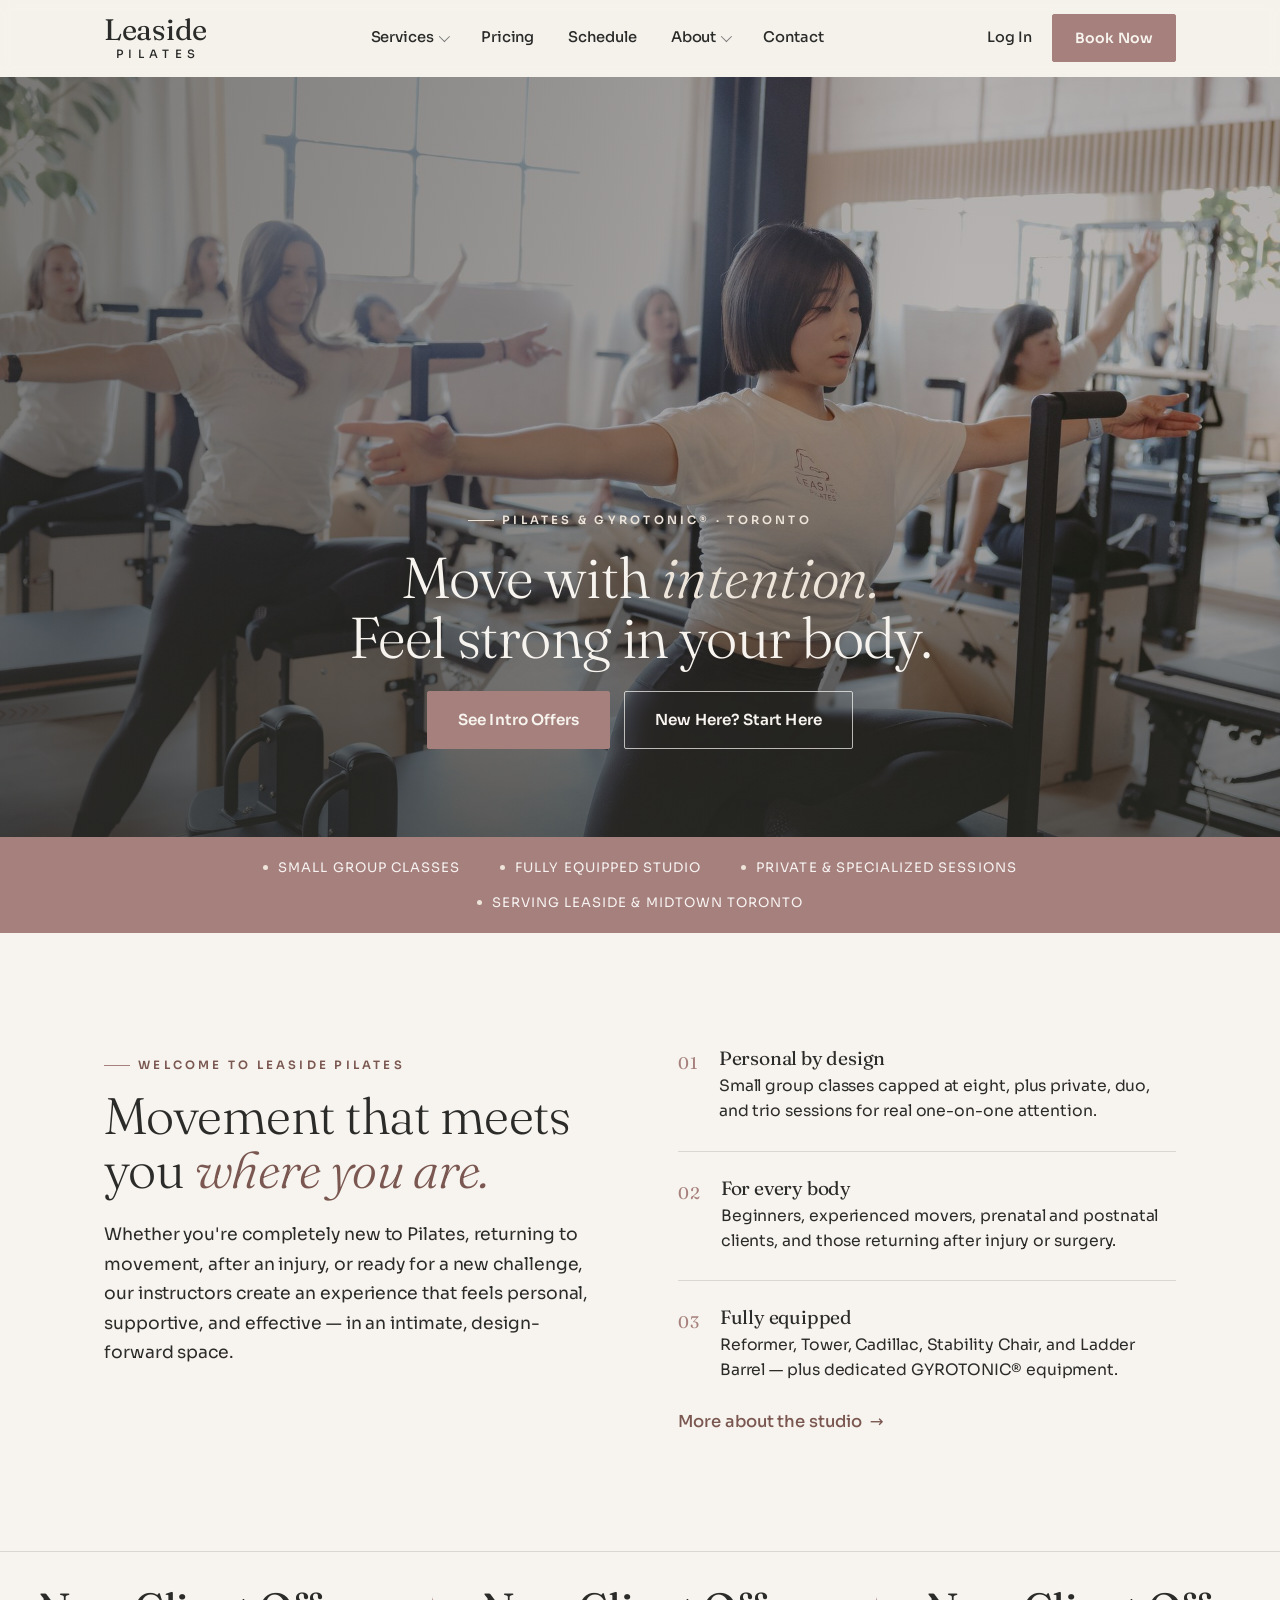
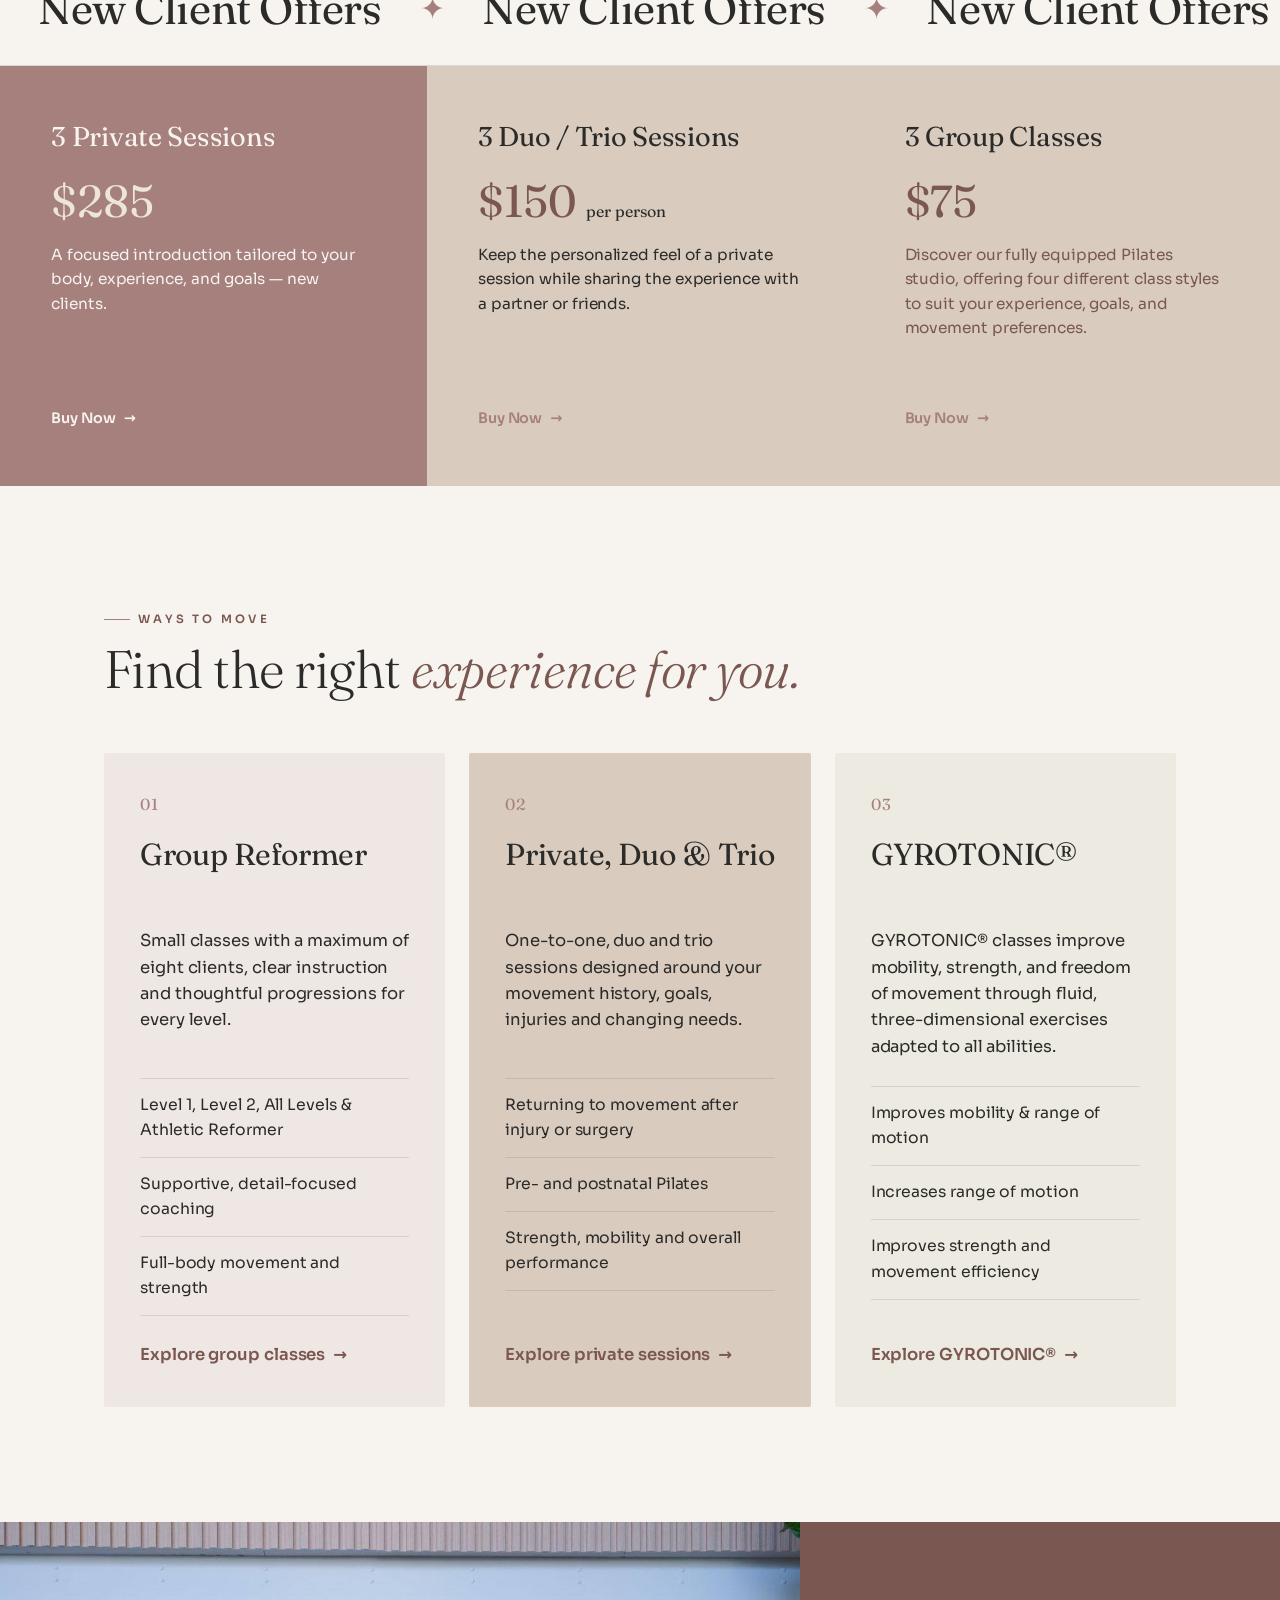
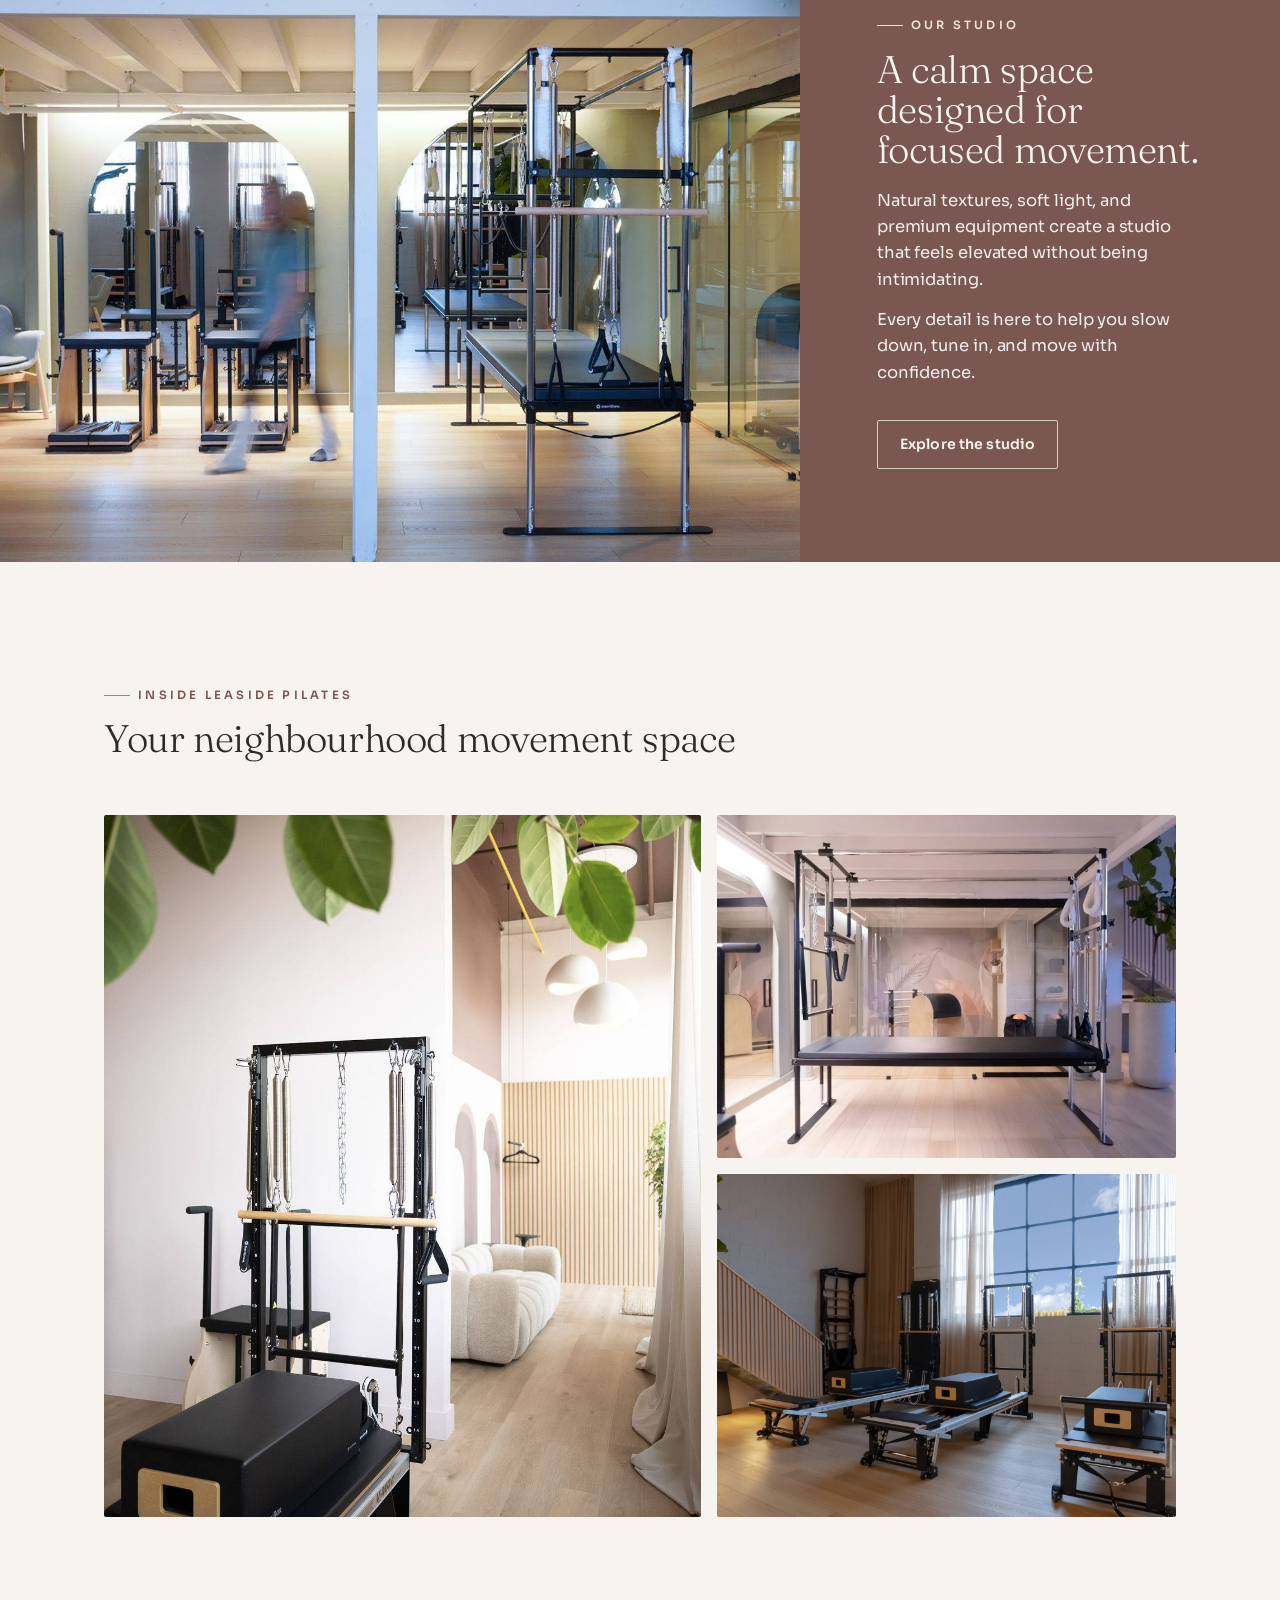
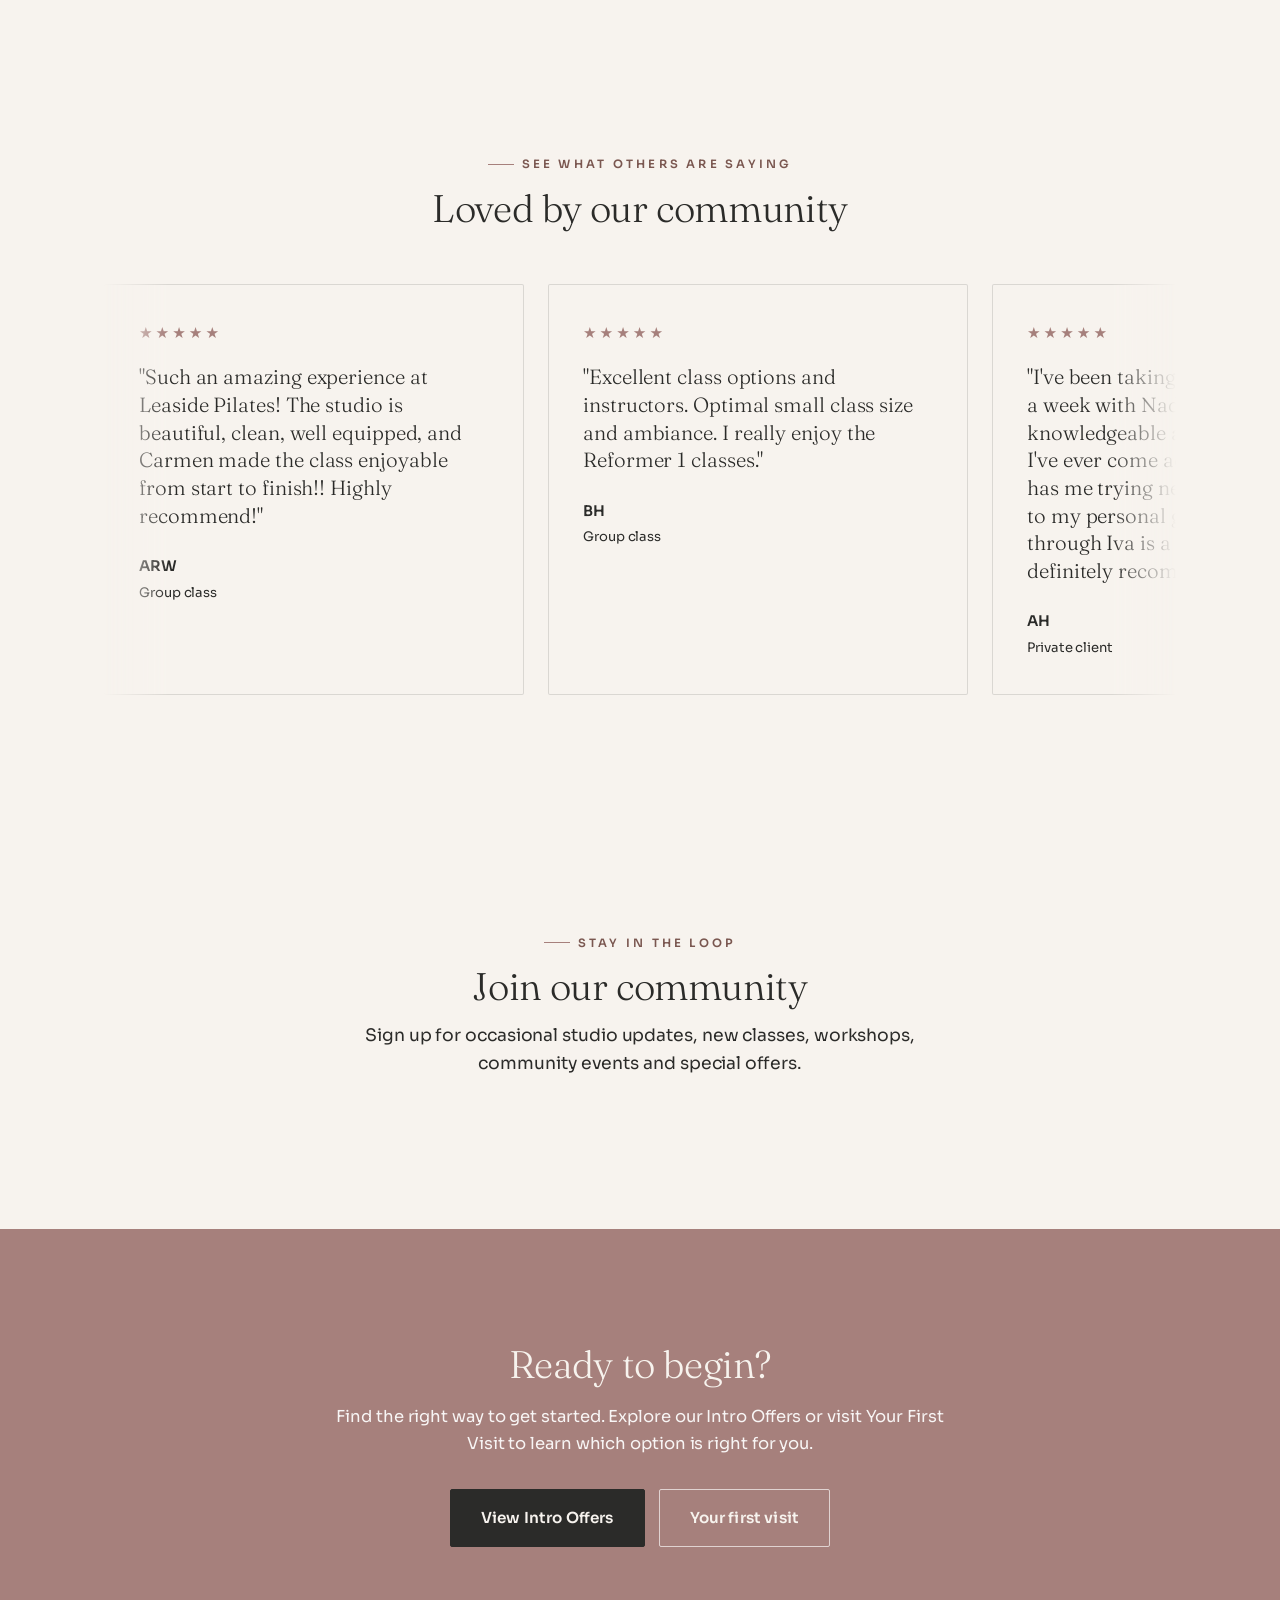
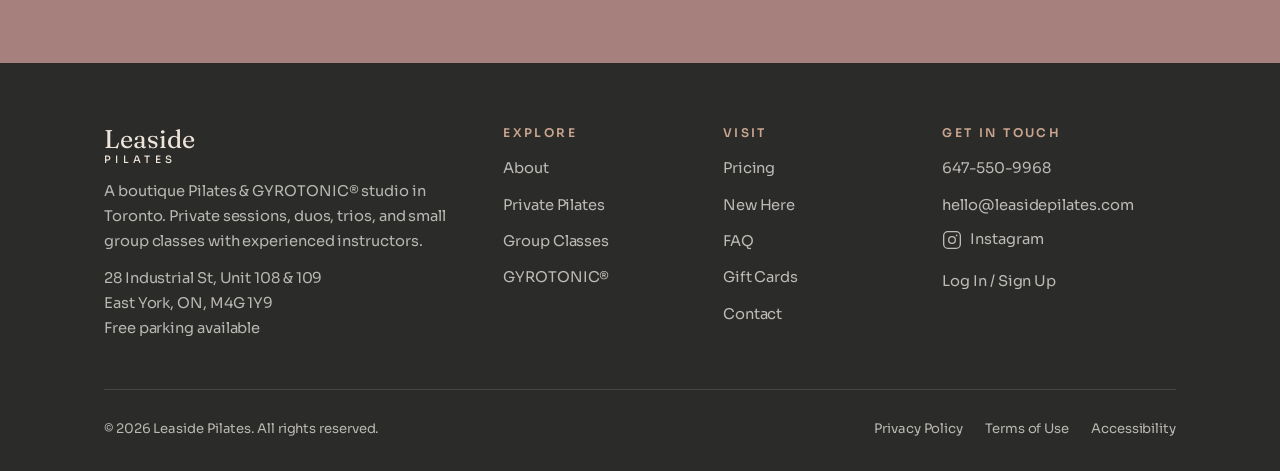
==== commit 7f4b311a: "Add files via upload" ====
--- a/index.html
+++ b/index.html
@@ -3,8 +3,8 @@
 <head>
 <meta charset="UTF-8">
 <meta name="viewport" content="width=device-width, initial-scale=1">
-<title>Leaside Pilates Studio | Pilates &amp; Gyrotonic in Toronto, ON</title>
-<meta name="description" content="Leaside Pilates is a boutique Pilates &amp; Gyrotonic® studio in Toronto, ON. Book private, duo, trio &amp; small group classes with experienced instructors.">
+<title>Leaside Pilates Studio | Pilates &amp; GYROTONIC in Toronto, ON</title>
+<meta name="description" content="Leaside Pilates is a boutique Pilates &amp; GYROTONIC® studio in Toronto, ON. Book private, duo, trio &amp; small group classes with experienced instructors.">
 <link rel="canonical" href="https://www.leasidepilates.com/">
 <meta name="robots" content="index, follow">
 <meta name="theme-color" content="#2E3A2E">
@@ -12,15 +12,15 @@
 <!-- Open Graph -->
 <meta property="og:type" content="website">
 <meta property="og:site_name" content="Leaside Pilates">
-<meta property="og:title" content="Leaside Pilates Studio | Pilates &amp; Gyrotonic in Toronto">
-<meta property="og:description" content="A boutique Pilates &amp; Gyrotonic® studio in Toronto. Private sessions, duos, trios, and small group classes.">
+<meta property="og:title" content="Leaside Pilates Studio | Pilates &amp; GYROTONIC in Toronto">
+<meta property="og:description" content="A boutique Pilates &amp; GYROTONIC® studio in Toronto. Private sessions, duos, trios, and small group classes.">
 <meta property="og:url" content="https://www.leasidepilates.com/">
 <meta property="og:image" content="https://www.leasidepilates.com/assets/hero.jpg">
 <meta name="twitter:image" content="https://www.leasidepilates.com/assets/hero.jpg">
 <meta property="og:locale" content="en_CA">
 <meta name="twitter:card" content="summary_large_image">
 <meta name="twitter:title" content="Leaside Pilates Studio | Toronto, ON">
-<meta name="twitter:description" content="Boutique Pilates &amp; Gyrotonic® in Toronto. Private, duo, trio &amp; small group classes.">
+<meta name="twitter:description" content="Boutique Pilates &amp; GYROTONIC® in Toronto. Private, duo, trio &amp; small group classes.">
 
 <link rel="preconnect" href="https://fonts.googleapis.com">
 <link rel="preconnect" href="https://fonts.gstatic.com" crossorigin>
@@ -34,7 +34,7 @@
   "@context": "https://schema.org",
   "@type": ["HealthAndBeautyBusiness","SportsActivityLocation"],
   "name": "Leaside Pilates",
-  "description": "Boutique Pilates and Gyrotonic® studio offering private sessions, duos, trios, and small group classes in Toronto.",
+  "description": "Boutique Pilates and GYROTONIC® studio offering private sessions, duos, trios, and small group classes in Toronto.",
   "url": "https://www.leasidepilates.com/",
   "telephone": "+1-647-550-9968",
   "email": "hello@leasidepilates.com",
@@ -52,7 +52,7 @@
   "makesOffer": [
     {"@type":"Offer","itemOffered":{"@type":"Service","name":"Private Pilates"}},
     {"@type":"Offer","itemOffered":{"@type":"Service","name":"Group Pilates Classes"}},
-    {"@type":"Offer","itemOffered":{"@type":"Service","name":"Gyrotonic®"}}
+    {"@type":"Offer","itemOffered":{"@type":"Service","name":"GYROTONIC®"}}
   ],
   "aggregateRating": {
     "@type": "AggregateRating",
@@ -88,7 +88,7 @@
             <li><a href="group-classes.html#active-aging" class="submenu-sub">Active Aging</a></li>
             <li><a href="group-classes.html#specialty" class="submenu-sub">All specialty classes</a></li>
             <li class="submenu-divider"></li>
-            <li><a href="gyrotonic.html">Gyrotonic&reg;<small>Specialized movement</small></a></li>
+            <li><a href="gyrotonic.html">GYROTONIC&reg;<small>Specialized movement</small></a></li>
           </ul>
         </li>
         <li><a href="pricing.html">Pricing</a></li>
@@ -113,7 +113,7 @@
 <div class="mobile-menu">
   <a href="private-pilates.html">Private Pilates</a>
   <a href="group-classes.html">Group Classes</a>
-  <a href="gyrotonic.html">Gyrotonic&reg;</a>
+  <a href="gyrotonic.html">GYROTONIC&reg;</a>
   <a href="pricing.html">Pricing</a>
   <a href="schedule.html">Schedule</a>
   <a href="about.html">About</a>
@@ -134,7 +134,7 @@
     <img class="hero-fallback" src="assets/hero-poster.jpg" alt="A client moving through a class on the Stability Chair in a bright group session at Leaside Pilates in Toronto" width="1920" height="1280" fetchpriority="high">
   </div>
   <div class="wrap hero-inner">
-    <span class="eyebrow">Pilates &amp; Gyrotonic® · Toronto</span>
+    <span class="eyebrow">Pilates &amp; GYROTONIC® · Toronto</span>
     <h1>Move with <em>intention.</em><br>Feel strong in your body.</h1>
     <div class="hero-actions">
       <a class="btn brass lg" href="pricing.html">See Intro Offers</a>
@@ -246,14 +246,14 @@
       </div>
       <div class="ways-col reveal d2">
         <span class="ways-num">03</span>
-        <h3>Gyrotonic&reg;</h3>
+        <h3>GYROTONIC&reg;</h3>
         <p>GYROTONIC&reg; classes improve mobility, strength, and freedom of movement through fluid, three-dimensional exercises adapted to all abilities.</p>
         <ul class="ways-list">
           <li>Improves mobility &amp; range of motion</li>
           <li>Increases range of motion</li>
           <li>Improves strength and movement efficiency</li>
         </ul>
-        <a class="ways-link" href="gyrotonic.html">Explore Gyrotonic&reg; <span aria-hidden="true">→</span></a>
+        <a class="ways-link" href="gyrotonic.html">Explore GYROTONIC&reg; <span aria-hidden="true">→</span></a>
       </div>
     </div>
   </div>
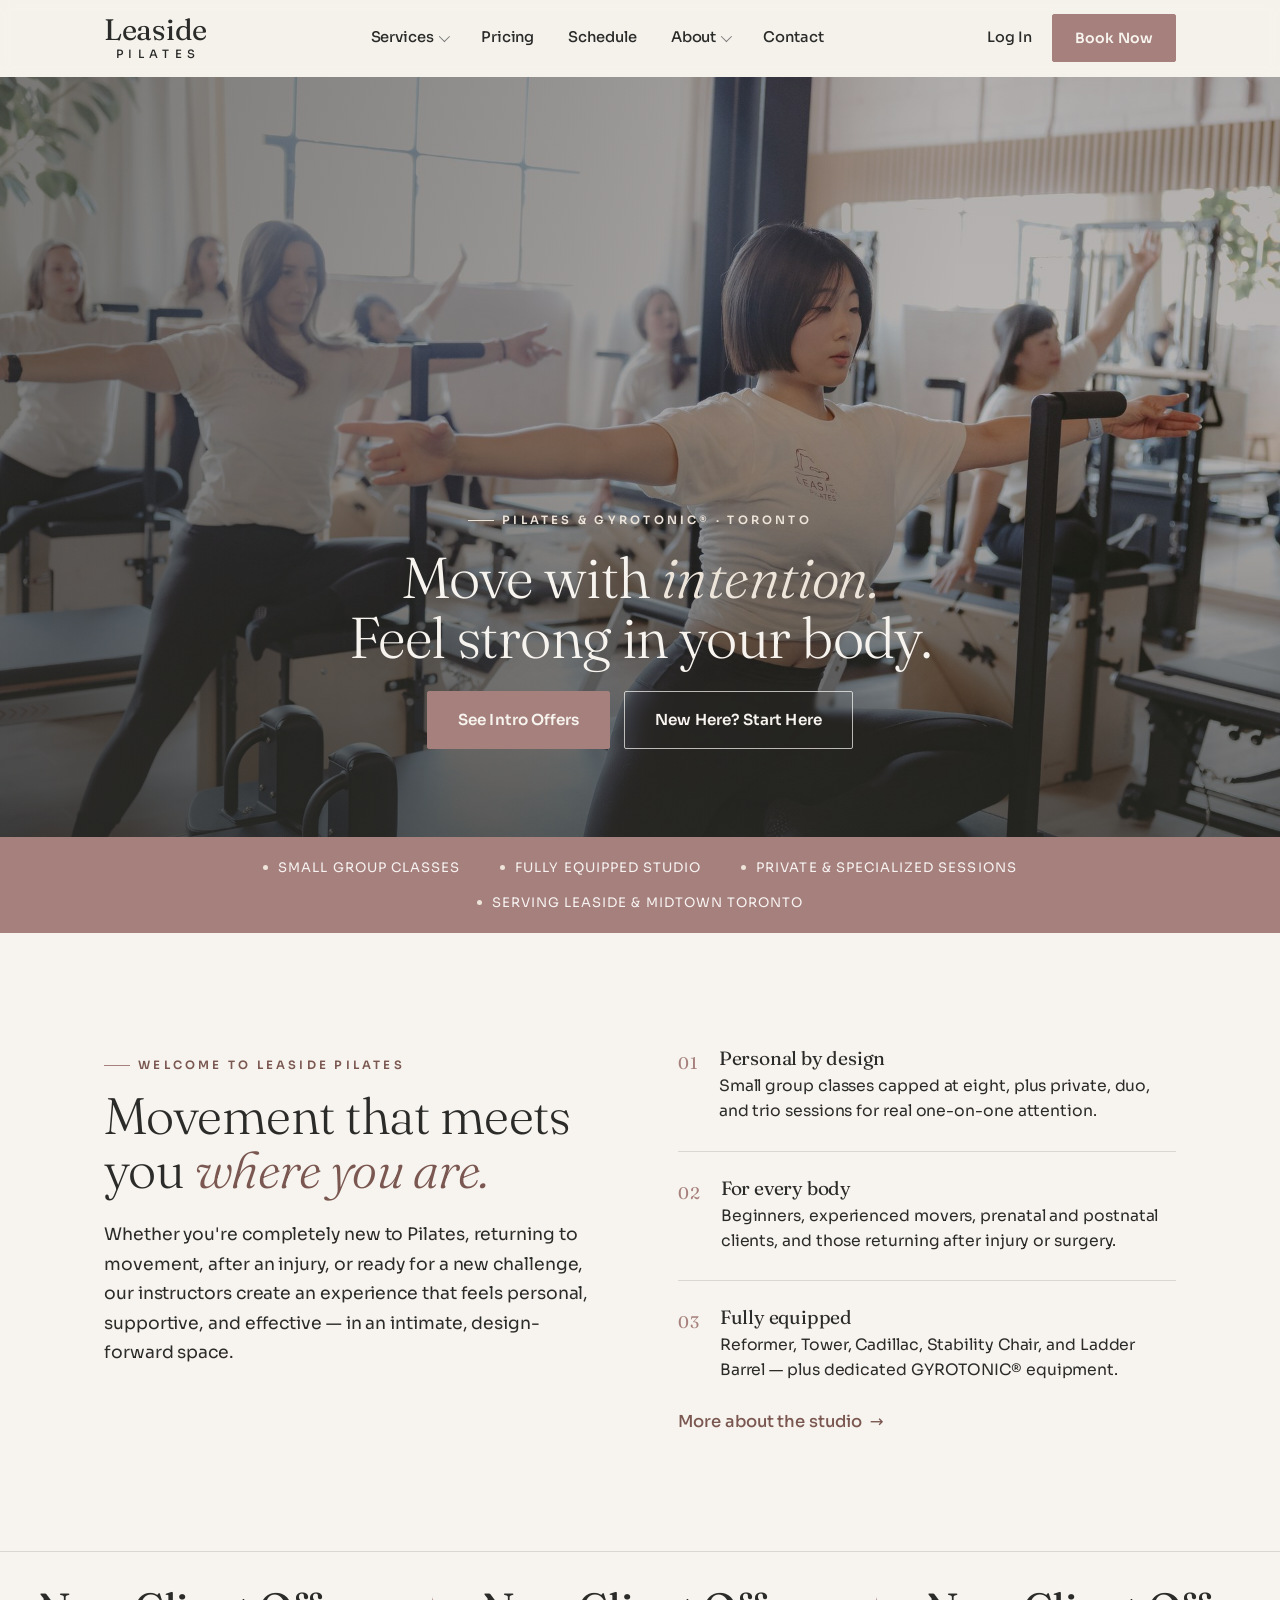
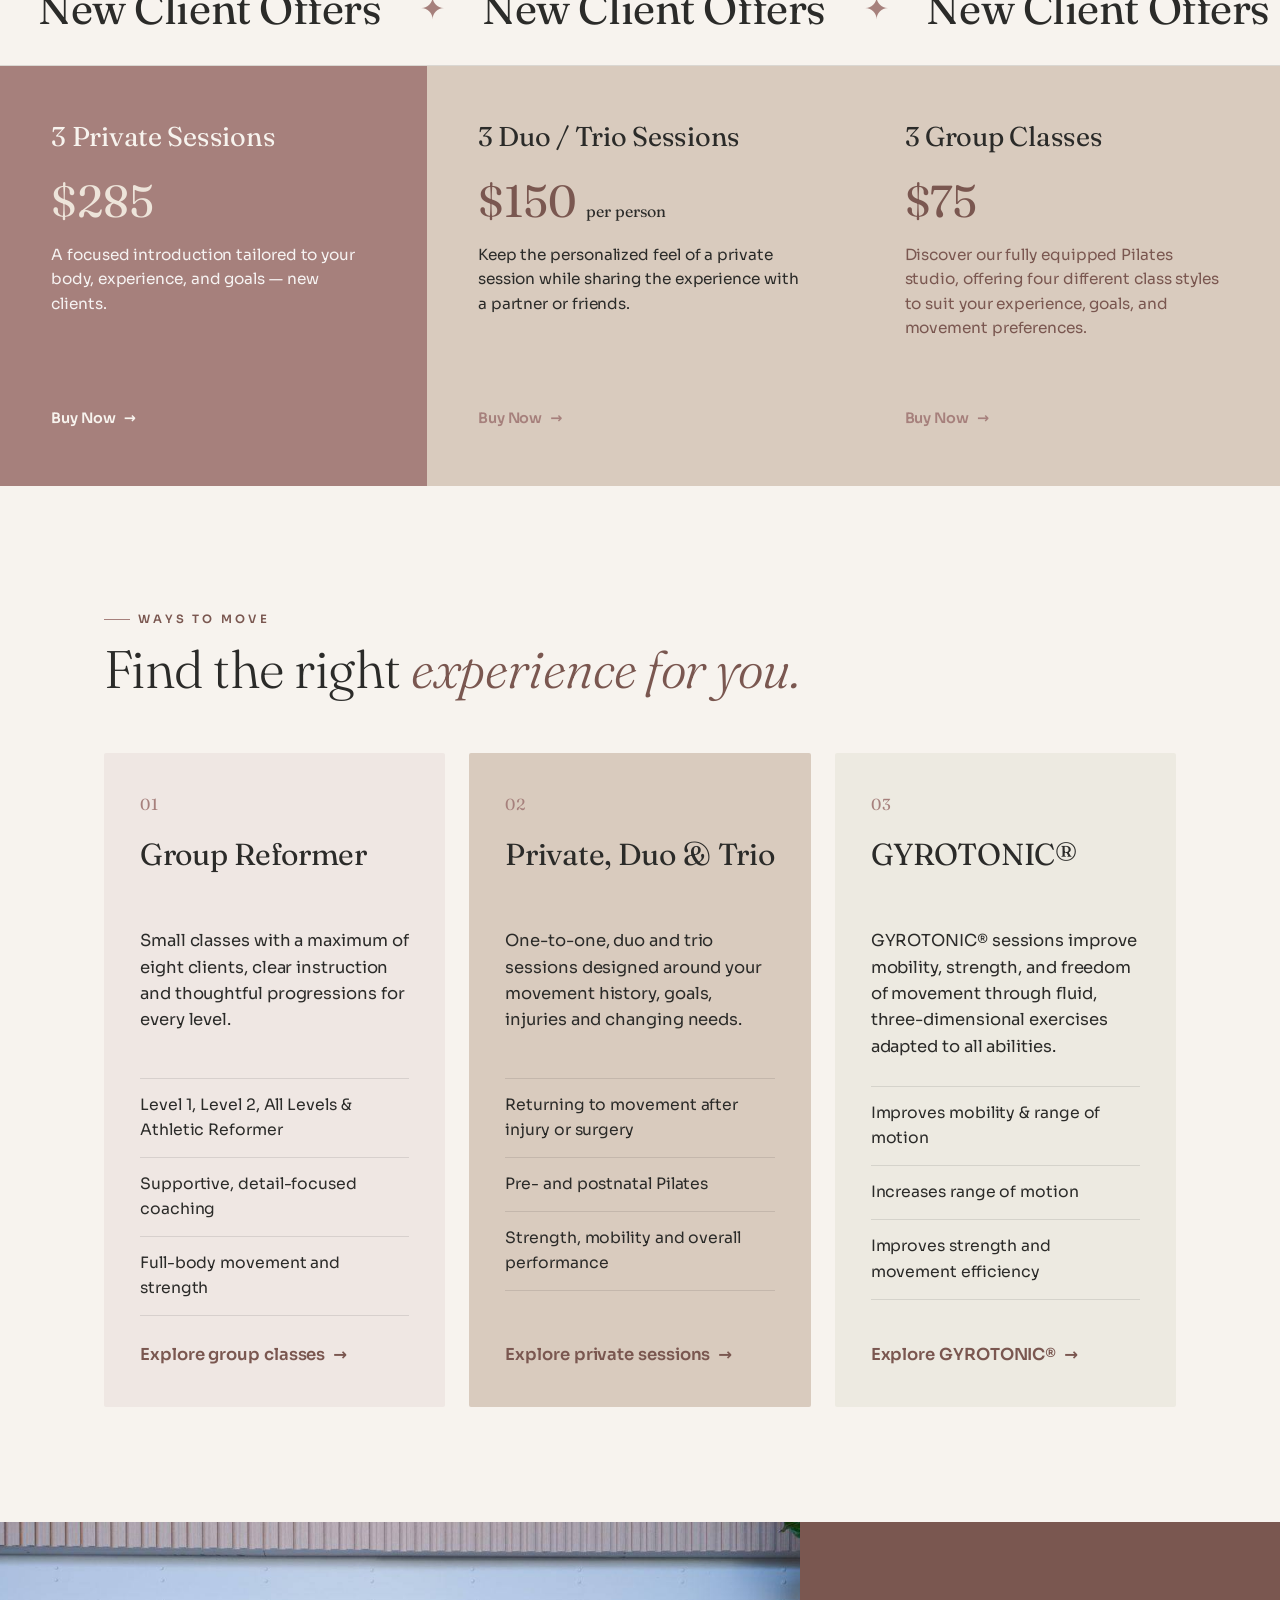
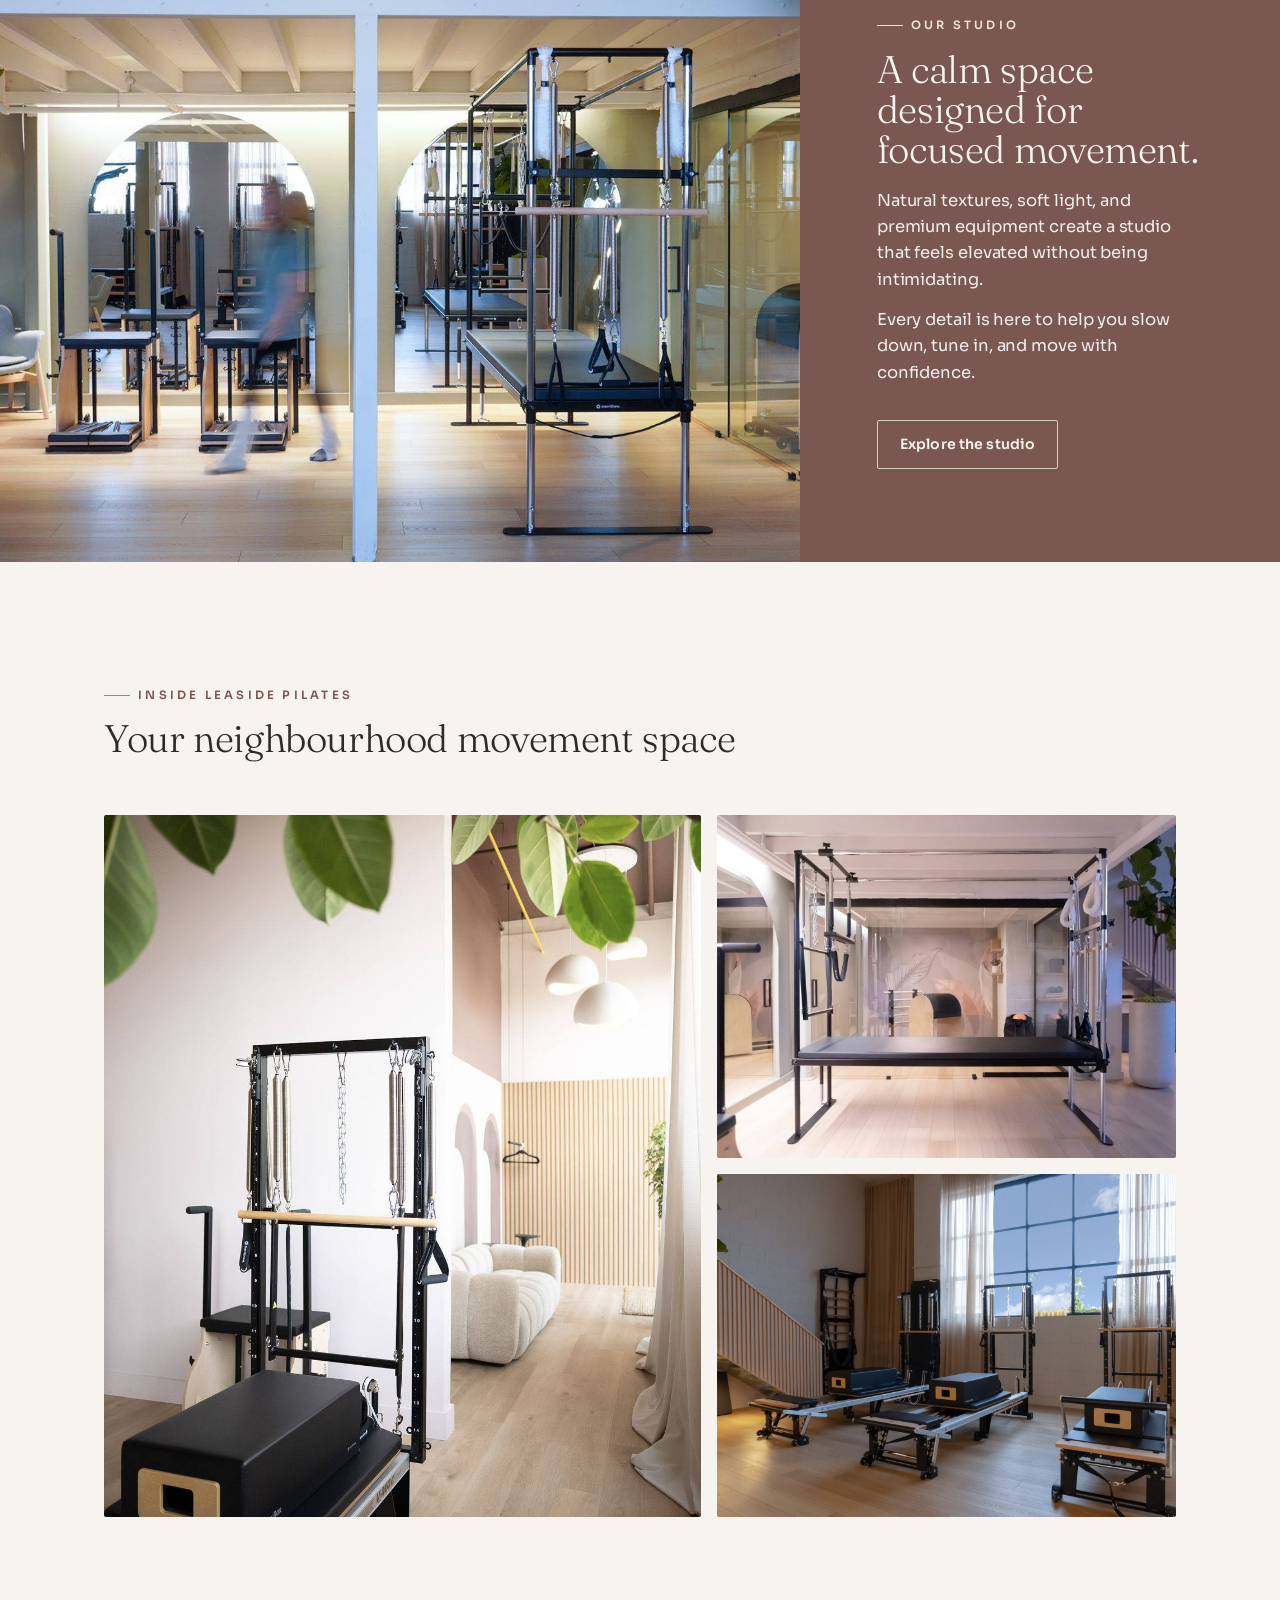
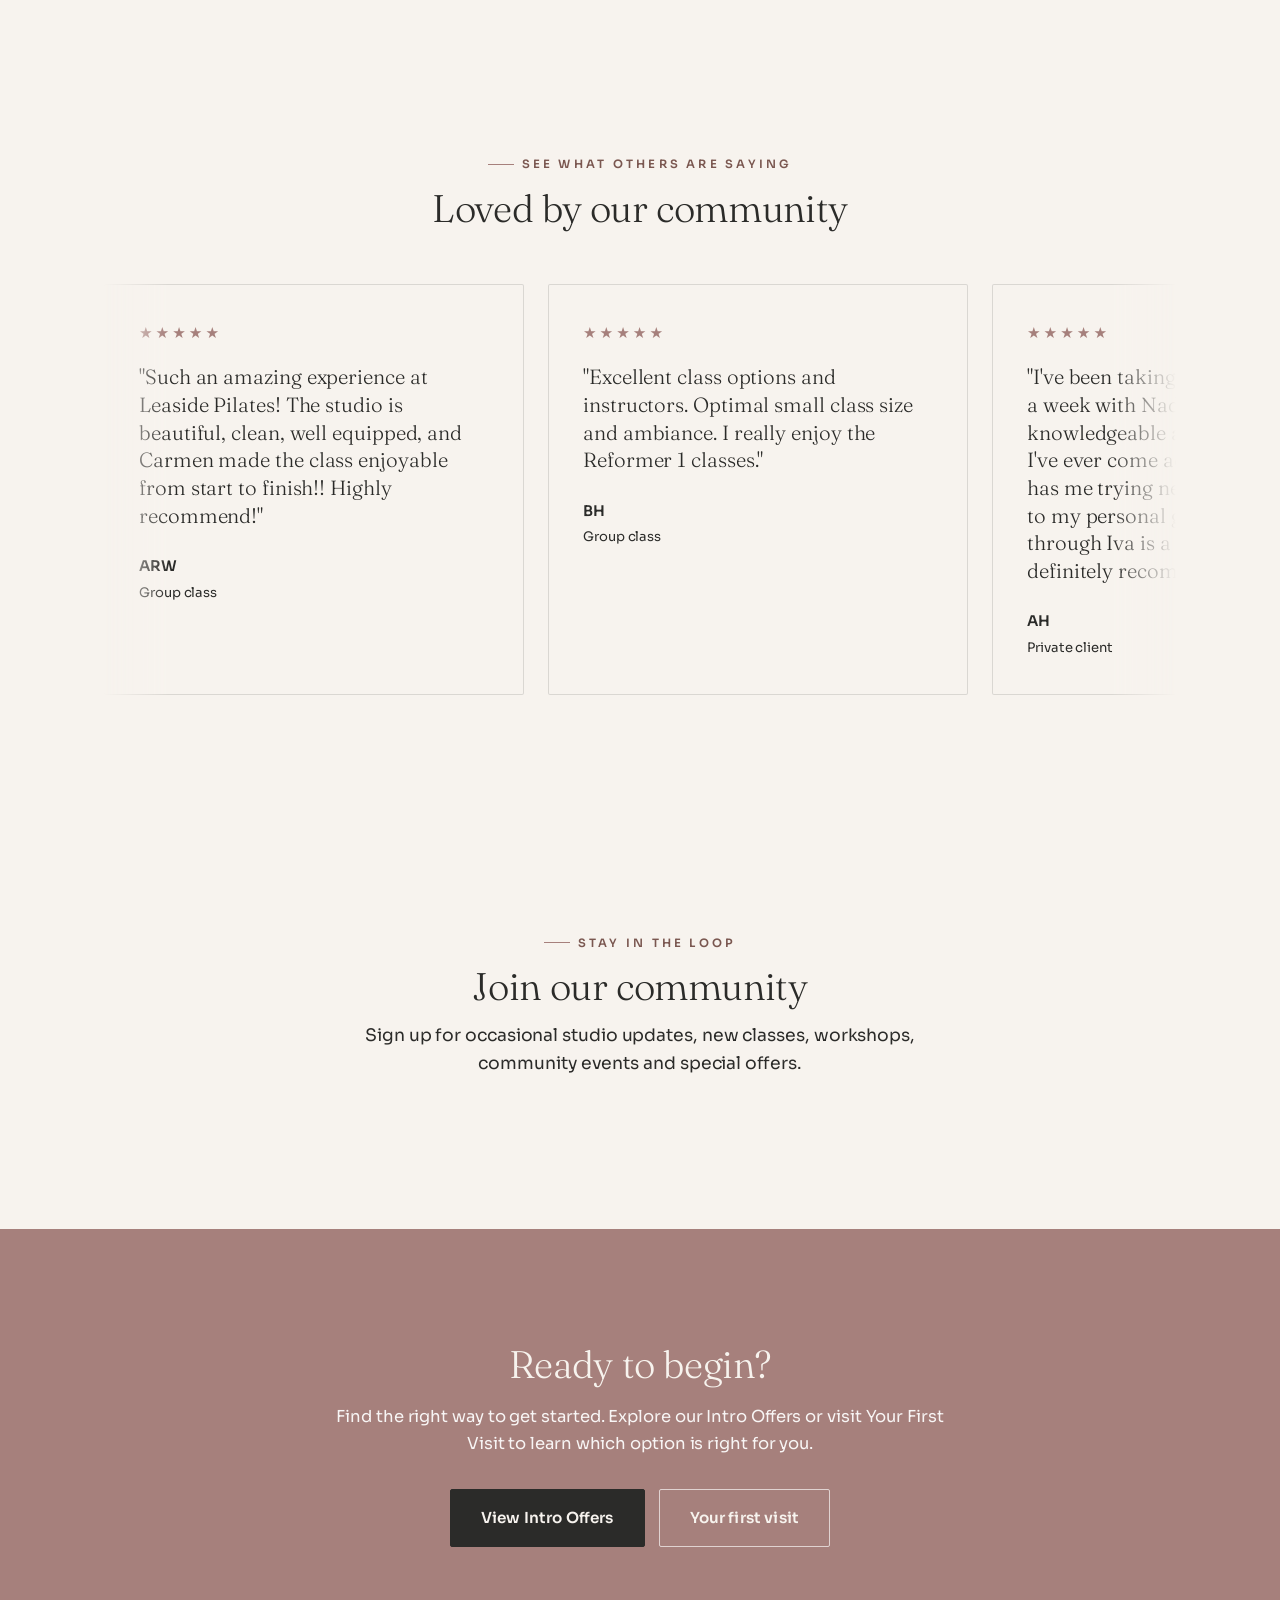
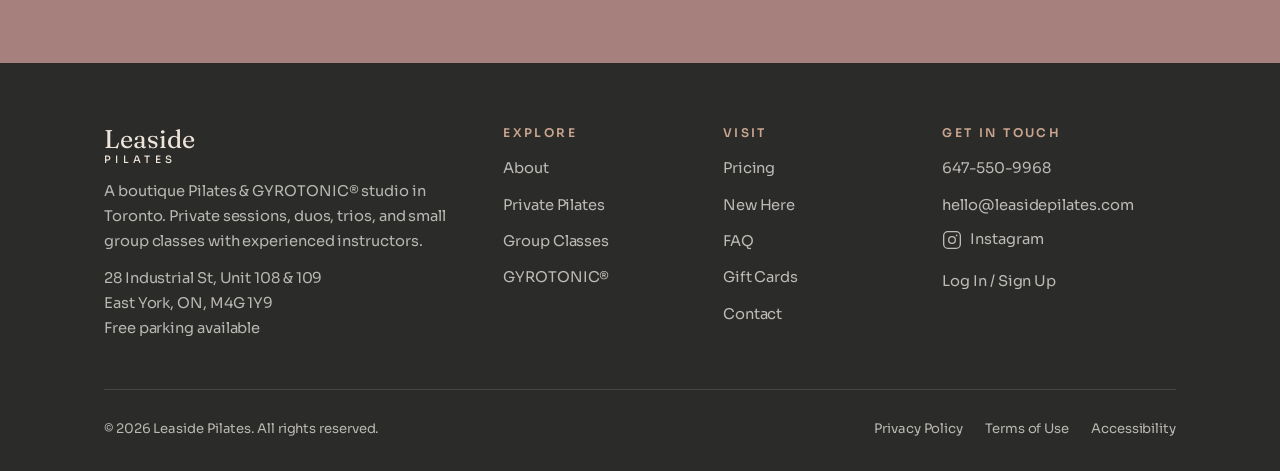
==== commit 79df7228: "Add files via upload" ====
--- a/index.html
+++ b/index.html
@@ -3,7 +3,7 @@
 <head>
 <meta charset="UTF-8">
 <meta name="viewport" content="width=device-width, initial-scale=1">
-<title>Leaside Pilates Studio | Pilates &amp; GYROTONIC in Toronto, ON</title>
+<title>Leaside Pilates Studio | Pilates &amp; GYROTONIC&reg; in Toronto, ON</title>
 <meta name="description" content="Leaside Pilates is a boutique Pilates &amp; GYROTONIC® studio in Toronto, ON. Book private, duo, trio &amp; small group classes with experienced instructors.">
 <link rel="canonical" href="https://www.leasidepilates.com/">
 <meta name="robots" content="index, follow">
@@ -12,7 +12,7 @@
 <!-- Open Graph -->
 <meta property="og:type" content="website">
 <meta property="og:site_name" content="Leaside Pilates">
-<meta property="og:title" content="Leaside Pilates Studio | Pilates &amp; GYROTONIC in Toronto">
+<meta property="og:title" content="Leaside Pilates Studio | Pilates &amp; GYROTONIC&reg; in Toronto">
 <meta property="og:description" content="A boutique Pilates &amp; GYROTONIC® studio in Toronto. Private sessions, duos, trios, and small group classes.">
 <meta property="og:url" content="https://www.leasidepilates.com/">
 <meta property="og:image" content="https://www.leasidepilates.com/assets/hero.jpg">
@@ -104,7 +104,7 @@
       </ul>
     </nav>
     <div class="nav-cta">
-      <a class="nav-login" href="login.html">Log In</a>
+      <a class="nav-login" href="https://momence.com/u/leaside-pilates-Pg0Y5y" target="_blank" rel="noopener">Log In</a>
       <a class="btn brass" href="contact.html#book">Book Now</a>
       <button class="nav-toggle" aria-label="Open menu" aria-expanded="false"><span></span><span></span><span></span></button>
     </div>
@@ -247,7 +247,7 @@
       <div class="ways-col reveal d2">
         <span class="ways-num">03</span>
         <h3>GYROTONIC&reg;</h3>
-        <p>GYROTONIC&reg; classes improve mobility, strength, and freedom of movement through fluid, three-dimensional exercises adapted to all abilities.</p>
+        <p>GYROTONIC&reg; sessions improve mobility, strength, and freedom of movement through fluid, three-dimensional exercises adapted to all abilities.</p>
         <ul class="ways-list">
           <li>Improves mobility &amp; range of motion</li>
           <li>Increases range of motion</li>
--- a/css/style.css
+++ b/css/style.css
@@ -735,8 +735,9 @@
   .intro-grid{grid-template-columns:1fr}
   .newsletter-inner{grid-template-columns:1fr}
   .newsletter-form{justify-self:stretch;max-width:none}
-  .split-hero{grid-template-columns:1fr}
+  .split-hero{grid-template-columns:1fr;height:auto}
   .split-hero-media{min-height:360px;order:-1}
+  .split-hero-copy{padding-top:clamp(32px,8vw,56px);padding-bottom:clamp(32px,8vw,56px)}
   .offer-strip--photo{grid-template-columns:1fr}
   .offer-strip--photo .offer-photo{min-height:320px}
   .studio-feature{grid-template-columns:1fr}
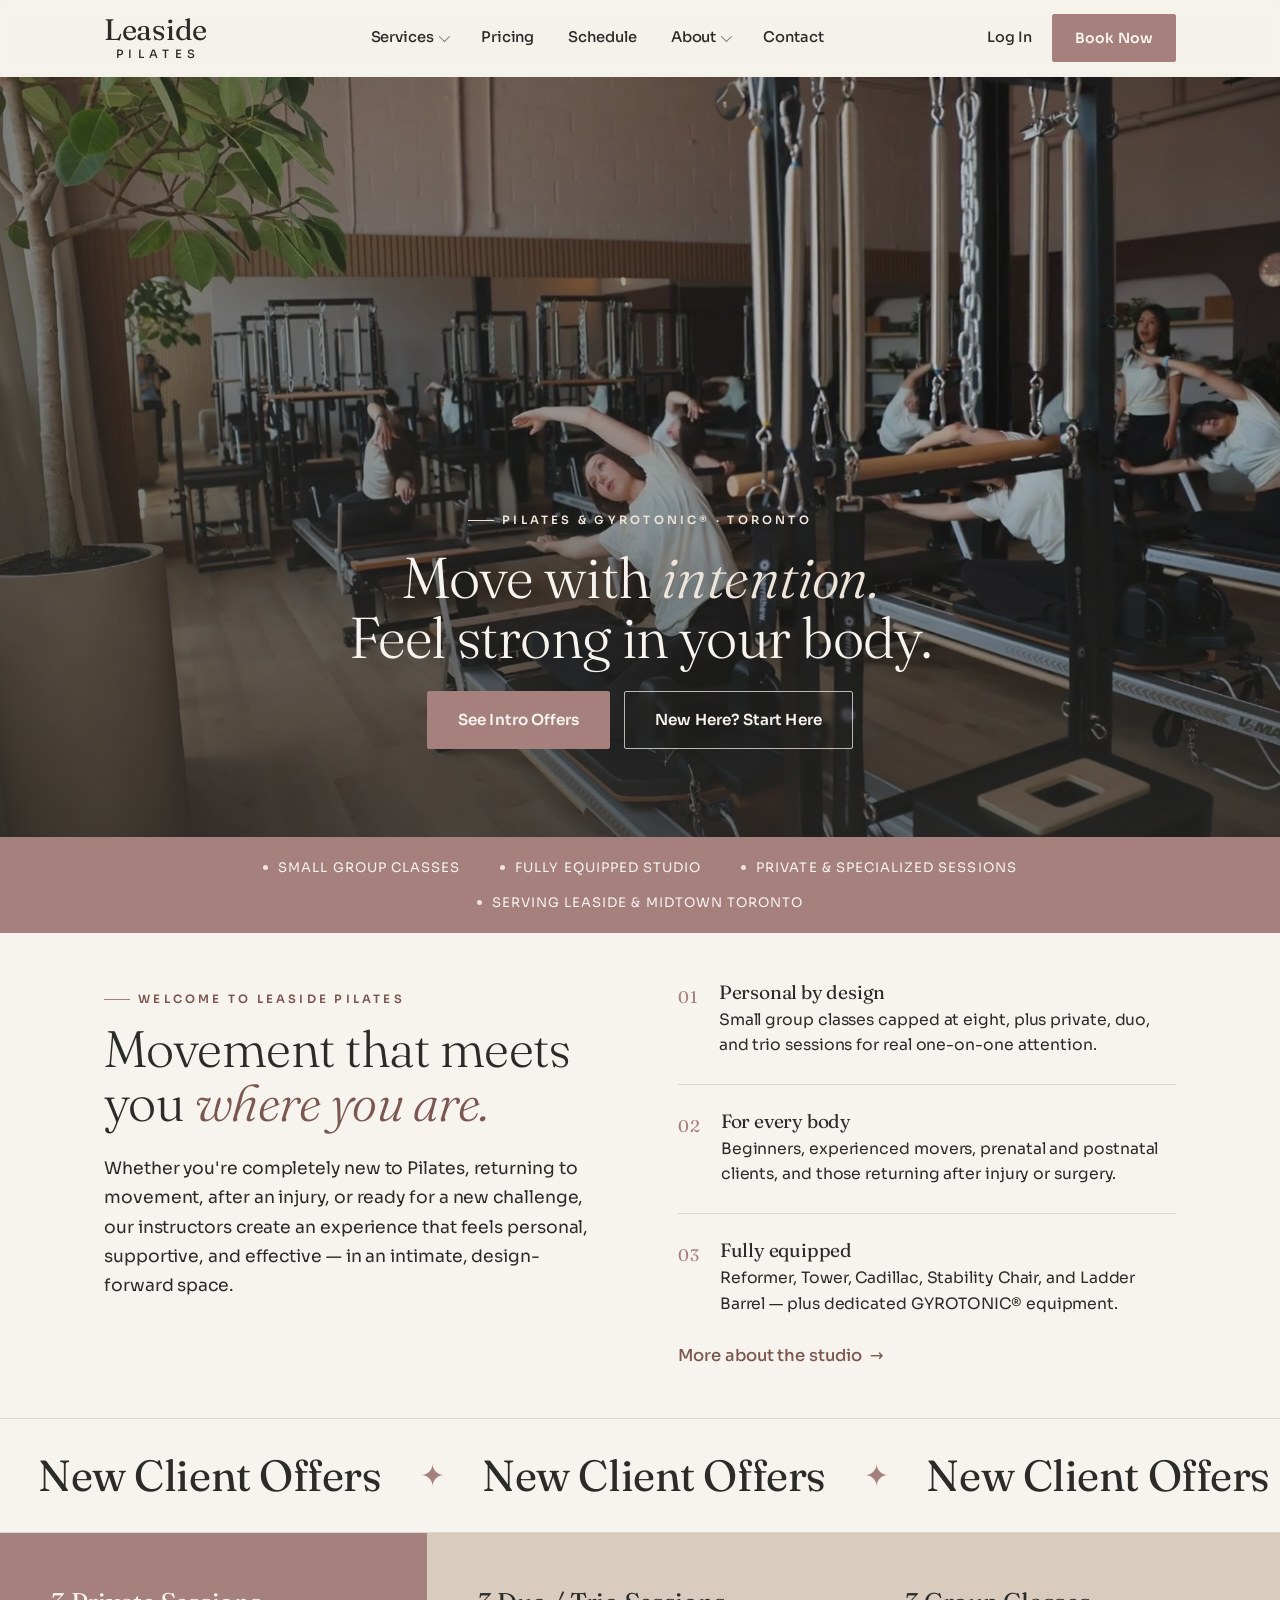
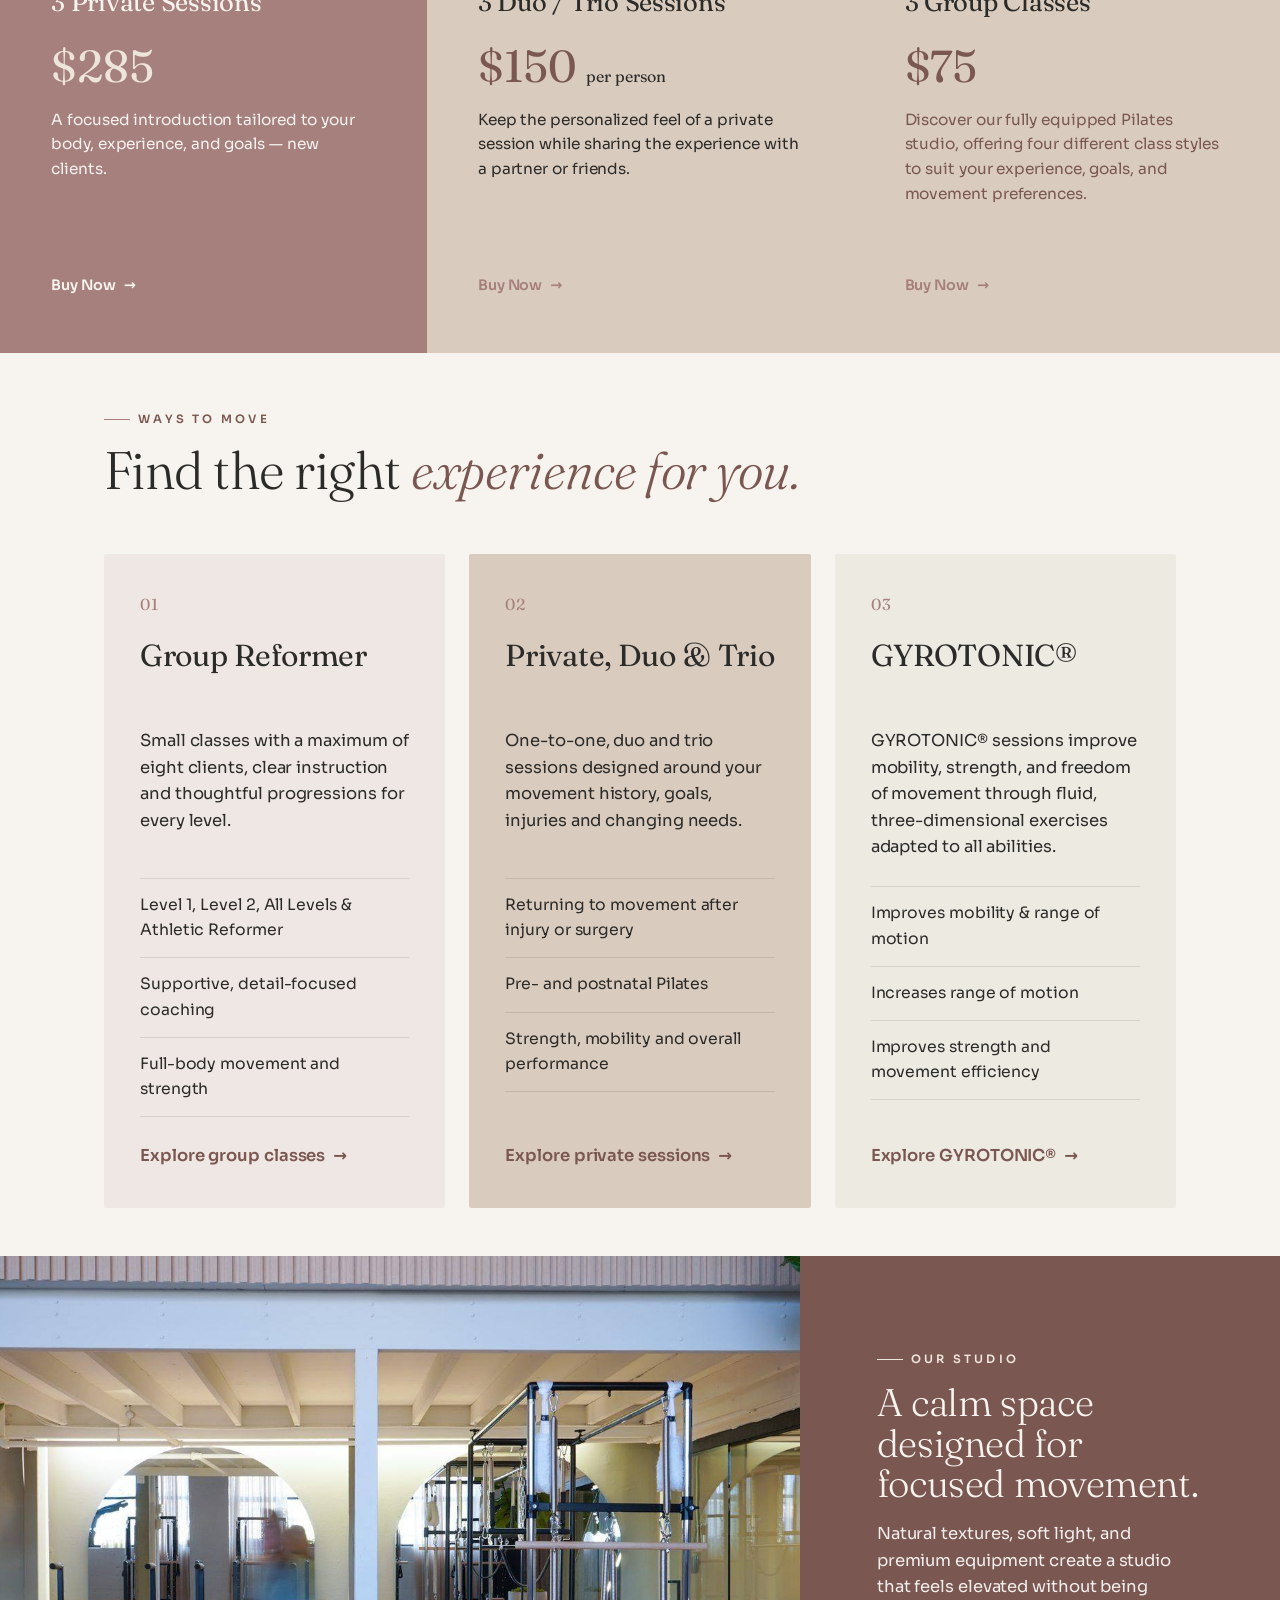
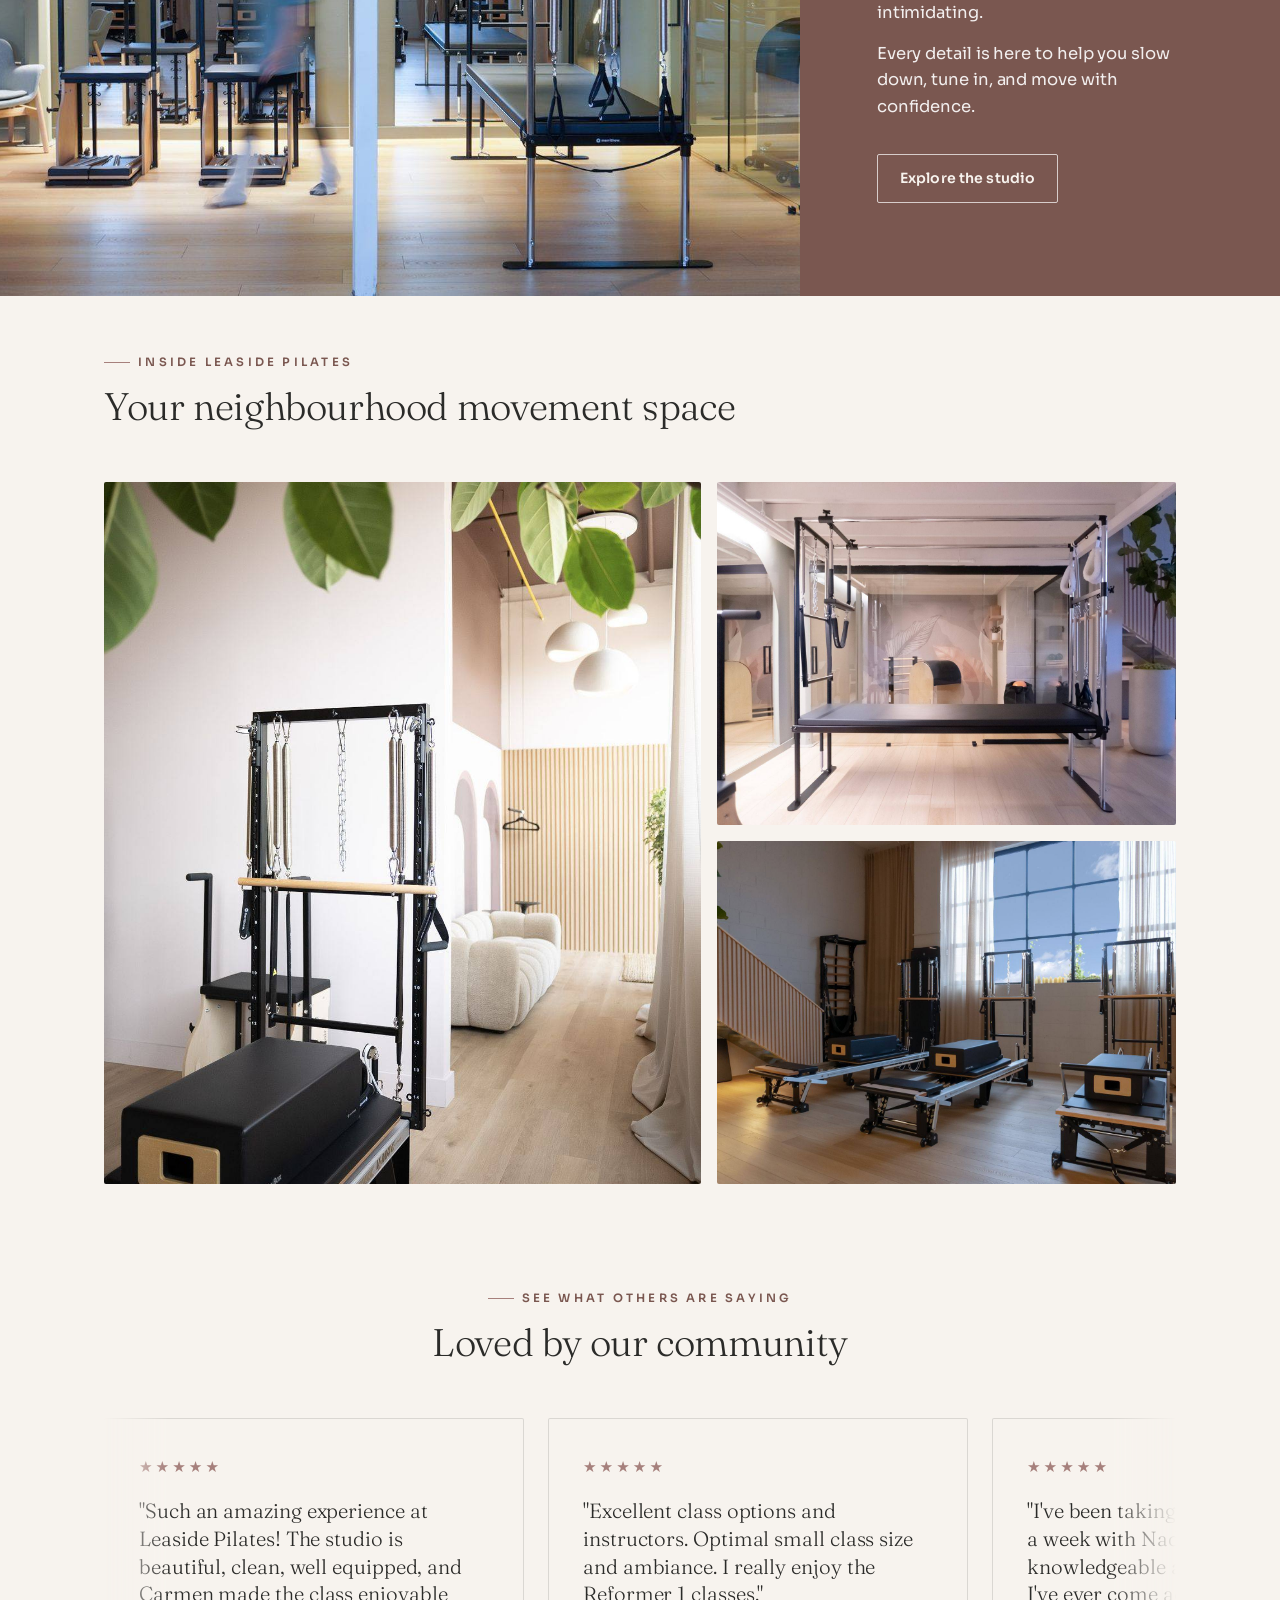
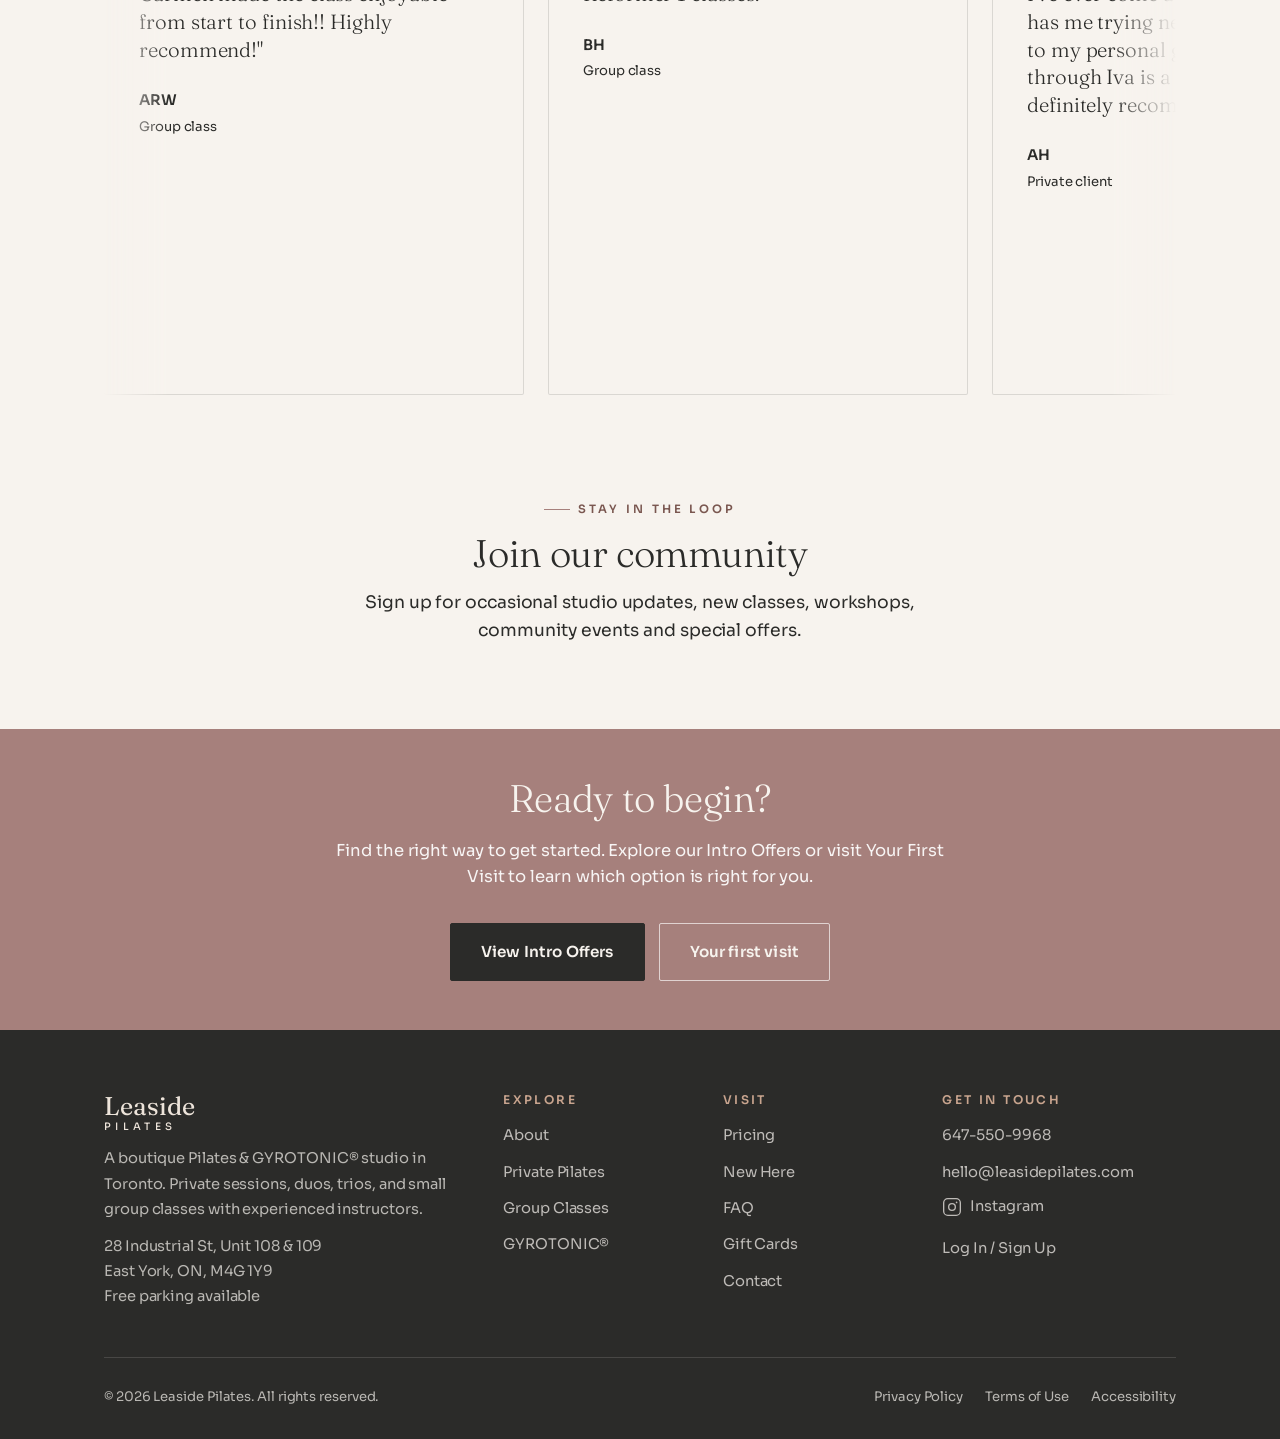
==== commit 30931a56: "Add files via upload" ====
--- a/index.html
+++ b/index.html
@@ -61,7 +61,7 @@
   },
   "review": [
     {"@type":"Review","reviewRating":{"@type":"Rating","ratingValue":"5"},"author":{"@type":"Person","name":"ARW"},"reviewBody":"Such an amazing experience at Leaside Pilates! The studio is beautiful, clean, well equipped, and Carmen made the class enjoyable from start to finish. Highly recommend!"},
-    {"@type":"Review","reviewRating":{"@type":"Rating","ratingValue":"5"},"author":{"@type":"Person","name":"ST"},"reviewBody":"Each class is limited to 5 people, which translates into close, personal and hands-on instruction. I am stronger and leaner as a result. I highly recommend this amazing studio!"},
+    {"@type":"Review","reviewRating":{"@type":"Rating","ratingValue":"5"},"author":{"@type":"Person","name":"ST"},"reviewBody":"Each class is limited to 8 people, which translates into close, personal and hands-on instruction. I am stronger and leaner as a result. I highly recommend this amazing studio!"},
     {"@type":"Review","reviewRating":{"@type":"Rating","ratingValue":"5"},"author":{"@type":"Person","name":"AH"},"reviewBody":"I've been taking private classes twice a week with Nadia, the most caring, knowledgeable and helpful instructor I've ever come across. Each class is tailored to my personal goals. Would definitely recommend."},
     {"@type":"Review","reviewRating":{"@type":"Rating","ratingValue":"5"},"author":{"@type":"Person","name":"BH"},"reviewBody":"Excellent class options and instructors. Optimal small class size and ambiance. I really enjoy the Reformer 1 classes."}
   ]
@@ -299,7 +299,8 @@
         <figure class="testi-card" role="listitem"><div class="stars" aria-label="5 out of 5 stars">★★★★★</div><blockquote>"Excellent class options and instructors. Optimal small class size and ambiance. I really enjoy the Reformer 1 classes."</blockquote><cite>BH<small>Group class</small></cite></figure>
         <figure class="testi-card" role="listitem"><div class="stars" aria-label="5 out of 5 stars">★★★★★</div><blockquote>"I've been taking private classes twice a week with Nadia, the most caring, knowledgeable and helpful instructor I've ever come across. Each class she has me trying new techniques tailored to my personal goals. Scheduling through Iva is a breeze. Would definitely recommend."</blockquote><cite>AH<small>Private client</small></cite></figure>
         <figure class="testi-card" role="listitem"><div class="stars" aria-label="5 out of 5 stars">★★★★★</div><blockquote>"Just left the most upbeat and enjoyable class with Yoon. So upbeat, friendly and provides excellent feedback as you go. You'll leave with a smile on your face and feeling like you had a great workout."</blockquote><cite>KM<small>Group class</small></cite></figure>
-        <figure class="testi-card" role="listitem"><div class="stars" aria-label="5 out of 5 stars">★★★★★</div><blockquote>"Each class is limited to 5 people, which translates into close, personal and hands-on instruction. Being new to pilates, I started with one-on-one sessions then pivoted to group classes. I am stronger and leaner as a result. I highly recommend this amazing studio!"</blockquote><cite>ST<small>Private & group</small></cite></figure>
+        <figure class="testi-card" role="listitem"><div class="stars" aria-label="5 out of 5 stars">★★★★★</div><blockquote>"Each class is limited to 8 people, which translates into close, personal and hands-on instruction. Being new to pilates, I started with one-on-one sessions then pivoted to group classes. I am stronger and leaner as a result. I highly recommend this amazing studio!"</blockquote><cite>ST<small>Private & group</small></cite></figure>
+        <figure class="testi-card" role="listitem"><div class="stars" aria-label="5 out of 5 stars">★★★★★</div><blockquote>"I've been coming to Leaside Pilates for about four months now, and it's honestly become something I really look forward to. The small group classes make such a difference — you feel comfortable the moment you walk in, and the instructors truly pay attention to every movement. It's challenging without ever feeling overwhelming. The studio itself is a total dream — minimalist, spotless, filled with plants, high ceilings, and such a peaceful, airy vibe. So happy I found this place!"</blockquote><cite>SOM<small>Group class</small></cite></figure>
         <figure class="testi-card" role="listitem"><div class="stars" aria-label="5 out of 5 stars">★★★★★</div><blockquote>"You really can't go wrong — every single instructor is amazing with their own style and techniques. I have been coming here since they opened and I look forward to my weekly classes!"</blockquote><cite>LW<small>Group class</small></cite></figure>
         <figure class="testi-card" role="listitem"><div class="stars" aria-label="5 out of 5 stars">★★★★★</div><blockquote>"Perfect balance of challenge and guidance! A very enjoyable experience."</blockquote><cite>IM<small>Group class</small></cite></figure>
         <figure class="testi-card" role="listitem"><div class="stars" aria-label="5 out of 5 stars">★★★★★</div><blockquote>"Attending a private class as a new student has been a great experience. The space is bright, modern and clean. Monika has been incredible at helping me get everything I can out of the discipline and I am eager to attend each upcoming class."</blockquote><cite>SH<small>Private client</small></cite></figure>
--- a/css/style.css
+++ b/css/style.css
@@ -58,7 +58,7 @@
 
 /* ---------- Layout ---------- */
 .wrap{max-width:var(--wrap);margin:0 auto;padding-inline:var(--gut)}
-.section{padding-block:clamp(64px,9vw,128px)}
+.section{padding-block:clamp(32px,3.8vw,60px)}
 .eyebrow{
   font-family:var(--sans);
   font-size:.72rem;
@@ -297,9 +297,9 @@
 .guide-step .text-link{font-family:var(--sans);font-weight:600;font-size:.9rem;color:var(--mauve);display:inline-flex;gap:8px;align-items:center;transition:gap .3s var(--ease)}
 .guide-step .text-link:hover{gap:13px;color:var(--mauve-deep)}
 @media(max-width:760px){.guide-steps{grid-template-columns:1fr}}
-.guide-steps--2{grid-template-columns:1fr 1fr}
+.guide-steps--2{grid-template-columns:1fr 1fr;align-items:start}
 @media(max-width:760px){.guide-steps--2{grid-template-columns:1fr}}
-.guide-list{margin:8px 0 24px;display:flex;flex-direction:column;gap:16px;flex:1 0 auto}
+.guide-list{margin:8px 0 24px;display:flex;flex-direction:column;gap:16px}
 .guide-list > div{border-top:1px solid var(--line);padding-top:16px}
 .guide-list strong{display:block;font-family:var(--serif);font-weight:400;font-size:1.1rem;color:var(--ink);margin-bottom:4px}
 .guide-list p{margin:0;font-size:.94rem}
@@ -420,10 +420,10 @@
 .split-stretch{align-items:stretch}
 .split-stretch .split-media{min-height:520px}
 /* split-natural: show the full image at its natural aspect ratio, text centered beside it */
-.split-natural{grid-template-columns:1.05fr .95fr;gap:clamp(24px,3vw,44px);align-items:center}
+.split-natural{grid-template-columns:1.05fr .95fr;gap:clamp(24px,3vw,44px);align-items:start}
 .split-natural .split-media{position:static;min-height:0}
 .split-natural .split-media img{position:static;width:100%;height:auto;object-fit:contain;border-radius:var(--r)}
-.split-natural > div:not(.split-media){justify-content:center;max-width:none}
+.split-natural > div:not(.split-media){justify-content:flex-start;max-width:none}
 .split-natural h2{font-size:clamp(1.9rem,3.4vw,2.7rem)}
 .split-natural-body p{margin-bottom:22px;font-size:1.08rem;line-height:1.8}
 .split-natural-body p:last-child{margin-bottom:0}
@@ -561,7 +561,7 @@
 .offer-card.featured{background:var(--mauve);color:var(--white)}
 .offer-card.featured h3{color:var(--white)}
 .offer-card.featured .price{color:var(--ivory)}
-.offer-card h3{font-family:var(--serif);font-size:1.7rem;font-weight:400;margin:0}
+.offer-card h3{font-family:var(--serif);font-size:clamp(1.35rem,2.2vw,1.6rem);font-weight:400;margin:0;white-space:nowrap}
 .offer-card .price{margin:14px 0 6px;font-family:var(--serif);font-size:2.8rem;color:var(--mauve-deep)}
 .offer-card p:not(.price){font-size:.96rem;color:var(--muted);margin-bottom:18px;flex:1 0 auto}
 .offer-card.featured p:not(.price){color:rgba(255,255,255,.9)}
@@ -738,6 +738,8 @@
   .split-hero{grid-template-columns:1fr;height:auto}
   .split-hero-media{min-height:360px;order:-1}
   .split-hero-copy{padding-top:clamp(32px,8vw,56px);padding-bottom:clamp(32px,8vw,56px)}
+  .split-hero-copy h1{font-size:clamp(1.9rem,7.5vw,2.6rem)}
+  .newhere-hero-img{object-position:left center !important}
   .offer-strip--photo{grid-template-columns:1fr}
   .offer-strip--photo .offer-photo{min-height:320px}
   .studio-feature{grid-template-columns:1fr}
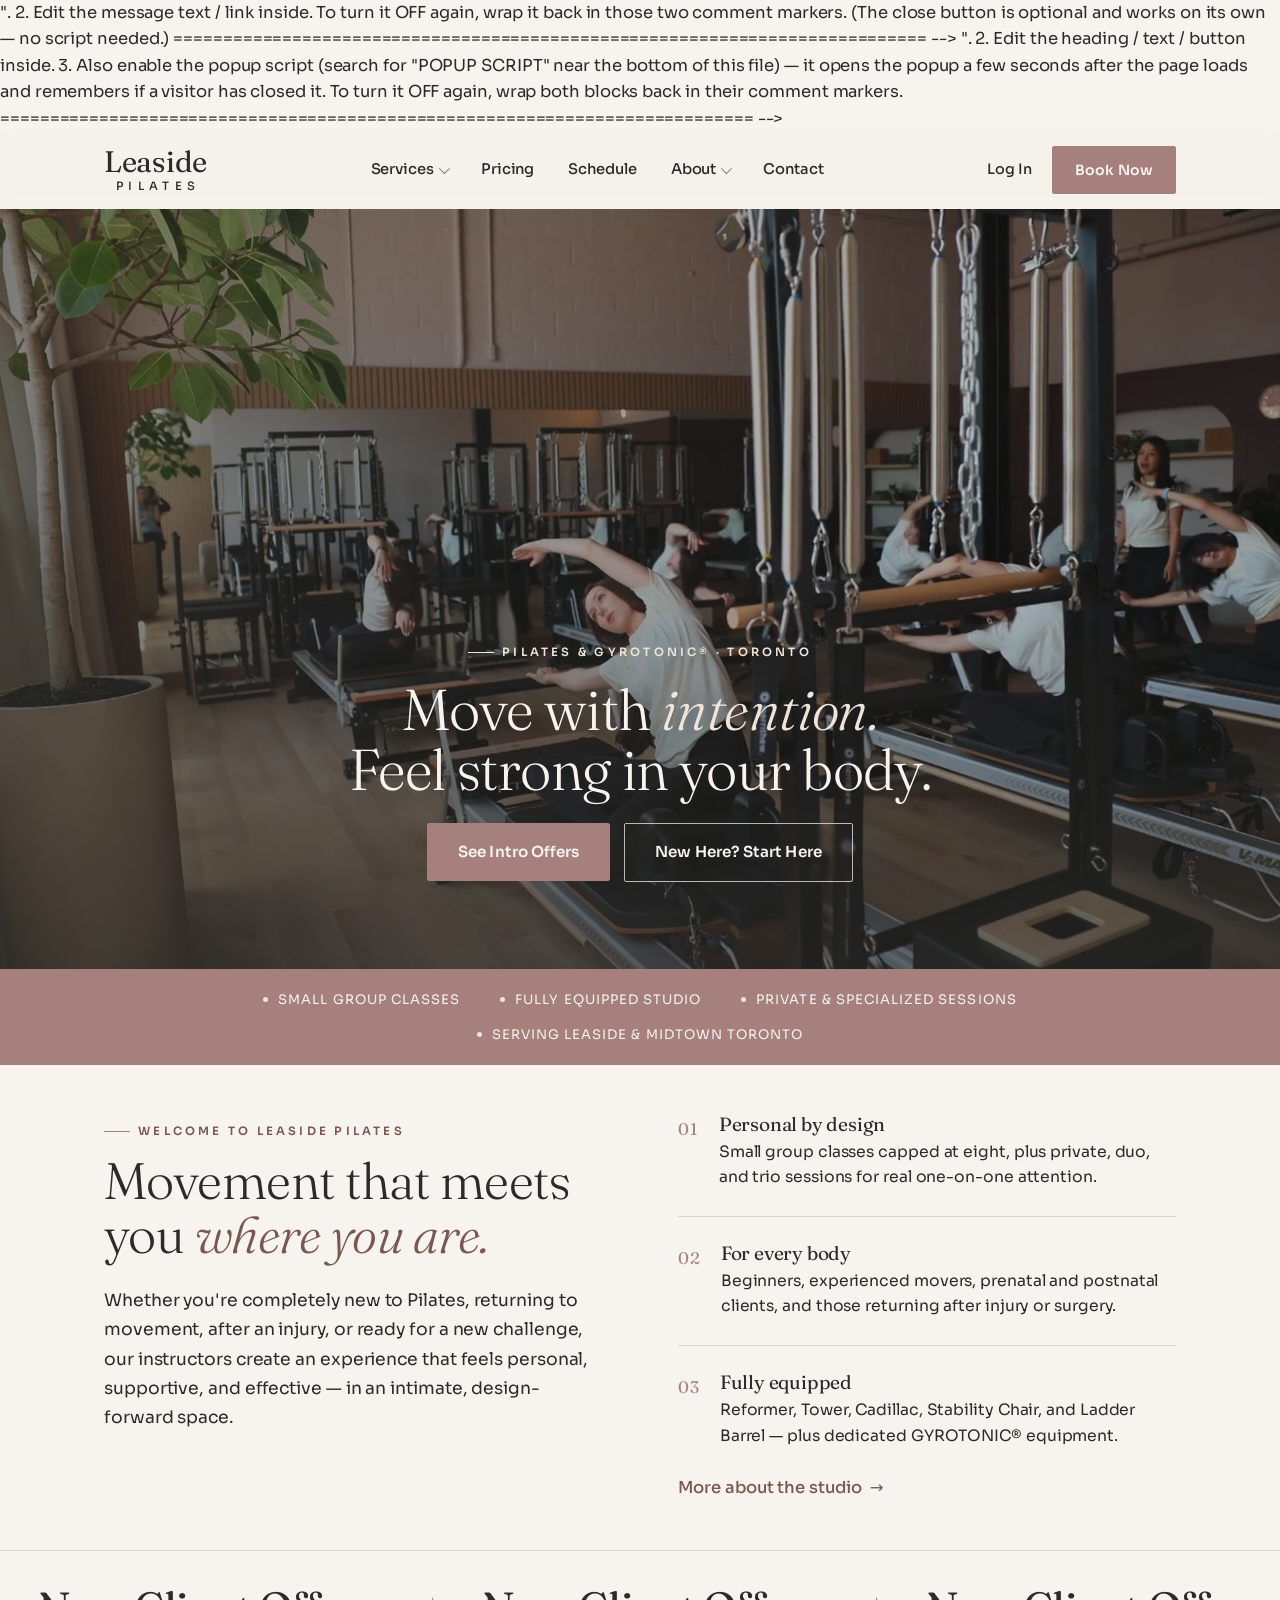
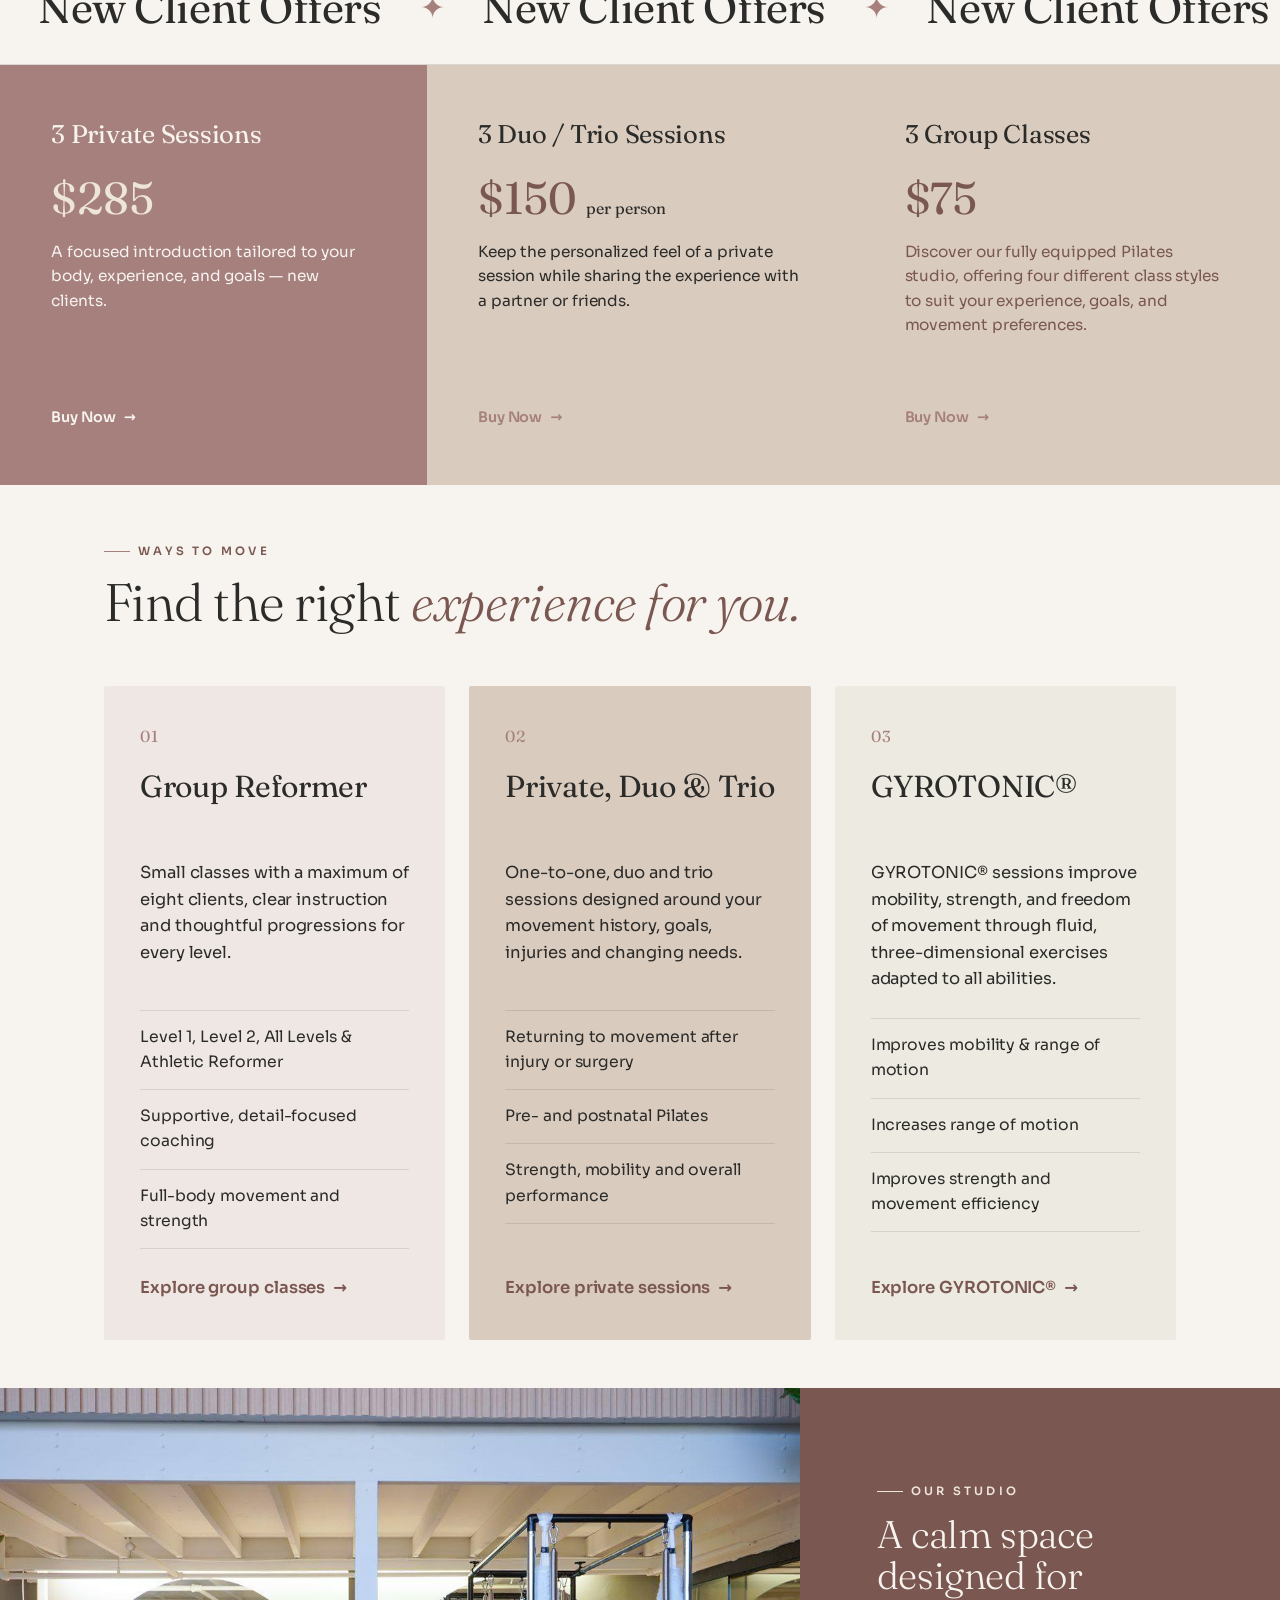
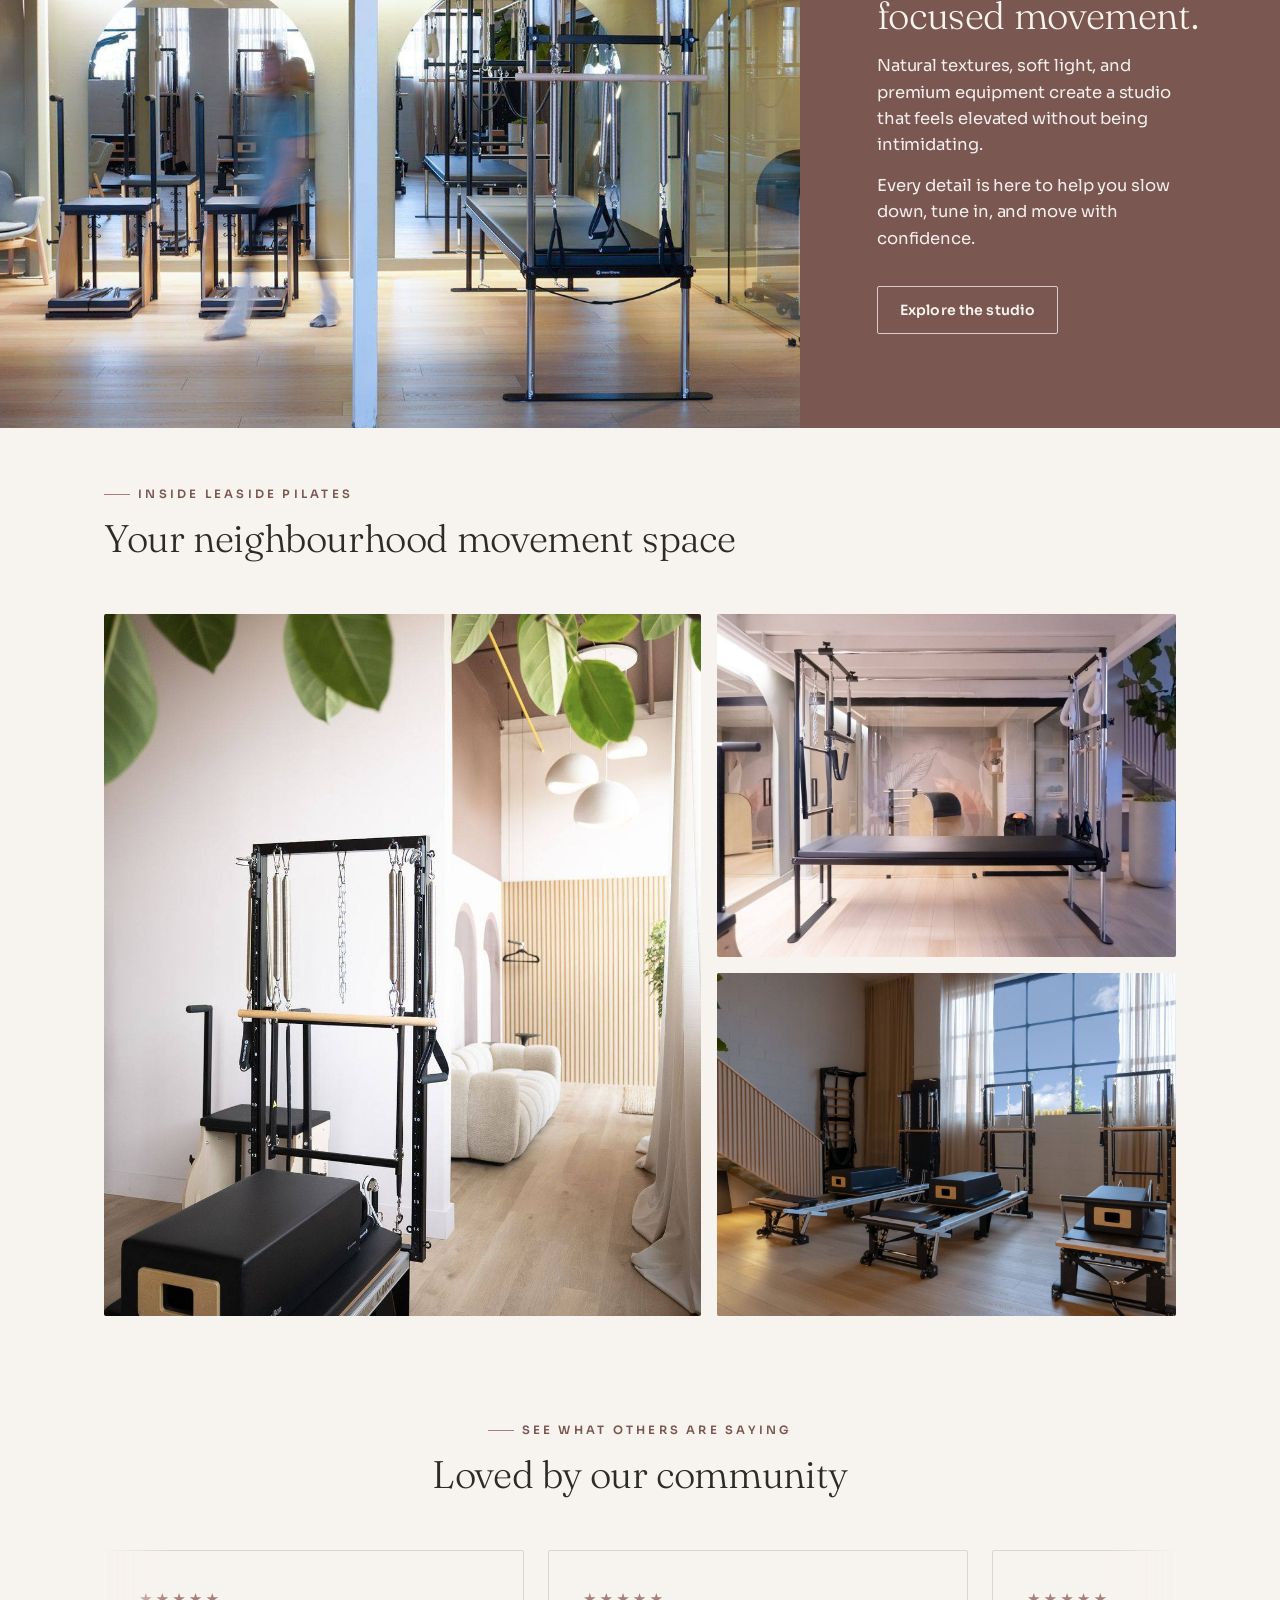
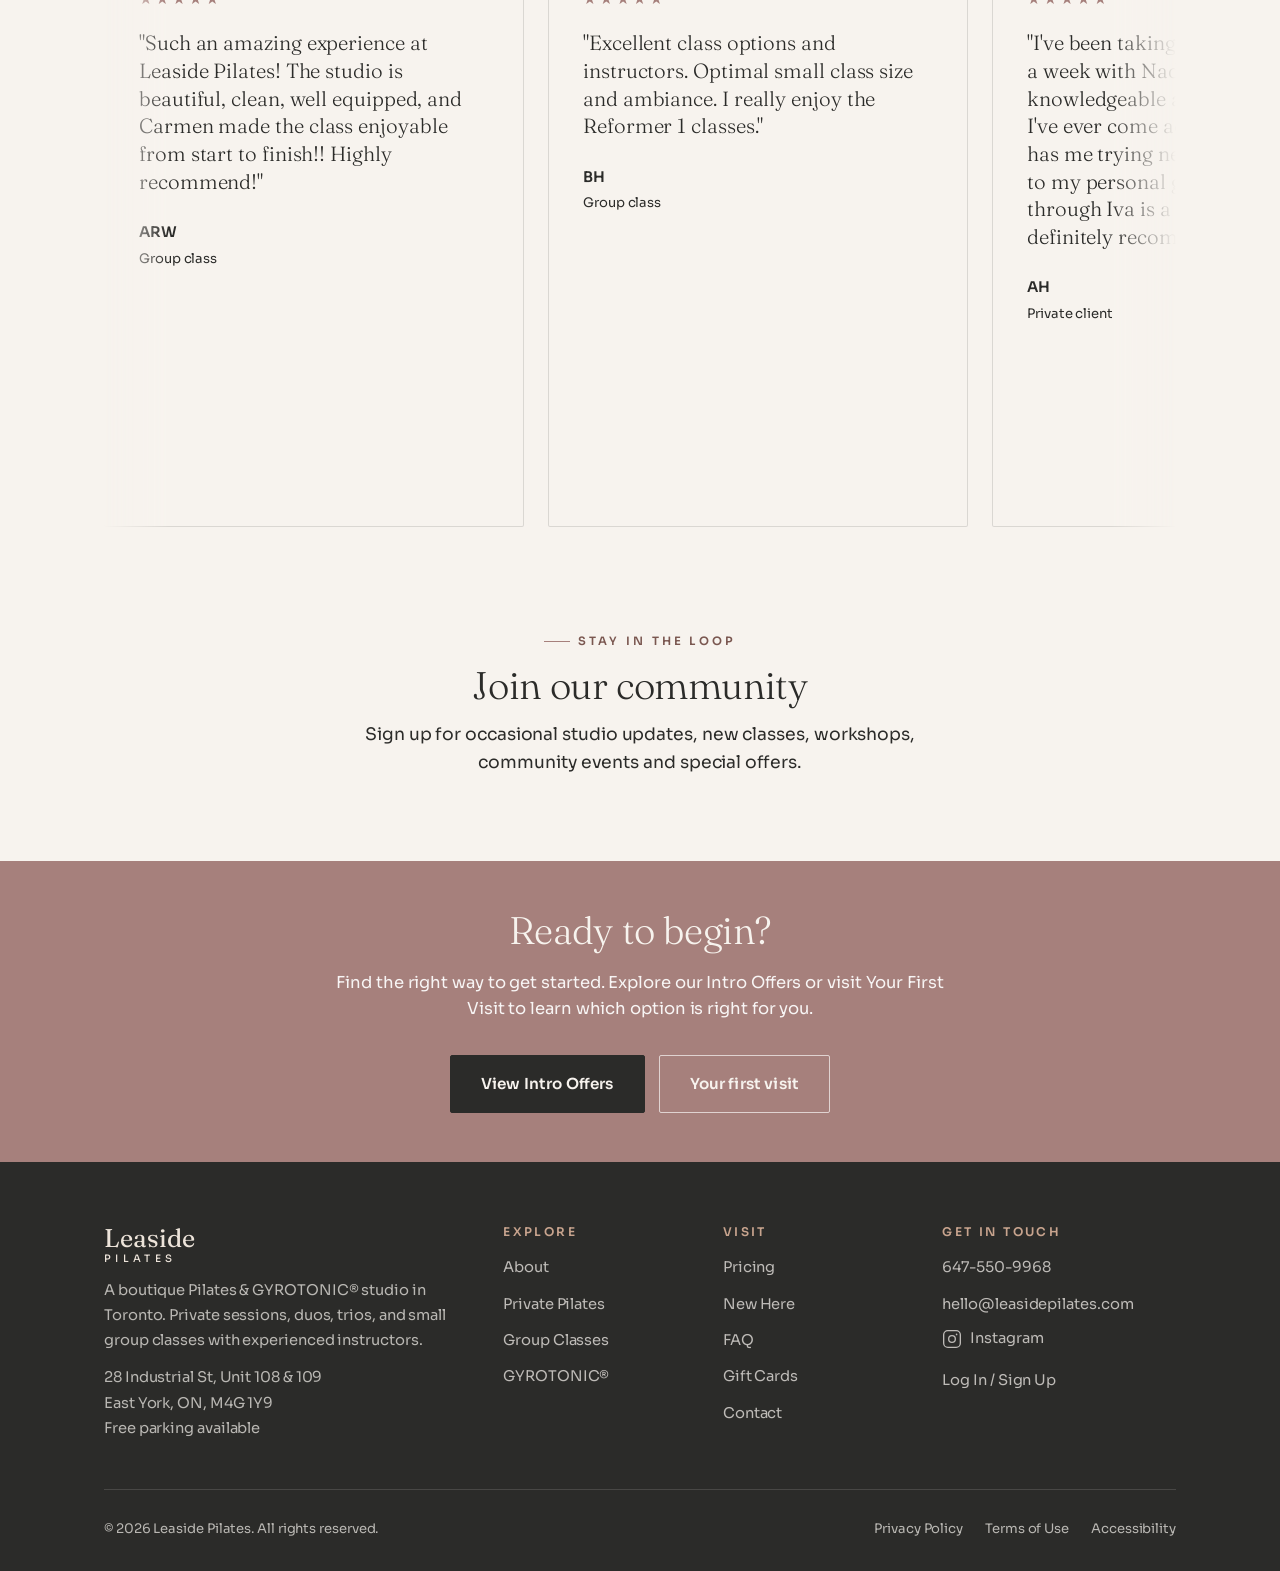
==== commit 4a826124: "Add files via upload" ====
--- a/index.html
+++ b/index.html
@@ -71,6 +71,45 @@
 <body>
 <a class="skip" href="#main">Skip to content</a>
 
+<!-- ============================================================================
+     OPTIONAL: ANNOUNCEMENT BANNER  (currently OFF)
+     ----------------------------------------------------------------------------
+     A thin bar that appears ABOVE the header. To turn it ON:
+       1. Delete the line "<!-- BANNER START" below and the line "BANNER END -->".
+       2. Edit the message text / link inside.
+     To turn it OFF again, wrap it back in those two comment markers.
+     (The close button is optional and works on its own — no script needed.)
+     ============================================================================ -->
+<!-- BANNER START
+<div class="announce-bar" role="region" aria-label="Announcement">
+  Holiday hours: the studio is closed Dec 25–26. <a href="schedule.html">View the schedule &rarr;</a>
+  <button class="announce-close" aria-label="Dismiss announcement" onclick="this.parentElement.remove()">&times;</button>
+</div>
+BANNER END -->
+
+<!-- ============================================================================
+     OPTIONAL: POPUP MODAL  (currently OFF)
+     ----------------------------------------------------------------------------
+     A centered popup with a dimmed background. To turn it ON:
+       1. Delete the line "<!-- POPUP START" below and the line "POPUP END -->".
+       2. Edit the heading / text / button inside.
+       3. Also enable the popup script (search for "POPUP SCRIPT"
+          near the bottom of this file) — it opens the popup a few seconds after
+          the page loads and remembers if a visitor has closed it.
+     To turn it OFF again, wrap both blocks back in their comment markers.
+     ============================================================================ -->
+<!-- POPUP START
+<div class="popup-overlay" id="site-popup" role="dialog" aria-modal="true" aria-labelledby="popup-title">
+  <div class="popup-card">
+    <button class="popup-close" aria-label="Close" onclick="document.getElementById('site-popup').classList.remove('is-open')">&times;</button>
+    <span class="eyebrow">New Client Offer</span>
+    <h2 id="popup-title">Start with an intro package</h2>
+    <p>New to Leaside Pilates? Try three sessions and discover the approach that's right for you.</p>
+    <a class="btn brass" href="pricing.html">View Intro Offers</a>
+  </div>
+</div>
+POPUP END -->
+
 <!-- HEADER -->
 <header class="site-header">
   <div class="wrap nav">
@@ -342,6 +381,32 @@
 <div id="site-footer"></div>
 <script src="js/footer.js"></script>
 <script src="js/main.js"></script>
+
+<!-- ============================================================================
+     POPUP SCRIPT  (currently OFF — pairs with the POPUP MODAL above)
+     ----------------------------------------------------------------------------
+     To turn the popup ON: change  type="text/plain"  to  type="text/javascript"
+     on the <script> tag just below (and un-comment the POPUP MODAL html above).
+     It shows the popup ~4 seconds after load, once per visitor (remembered via
+     the browser's localStorage). To show it every visit, remove the two
+     localStorage lines. To turn OFF again, set the type back to "text/plain".
+     ============================================================================ -->
+<script type="text/plain" id="popup-script">
+(function () {
+  var popup = document.getElementById('site-popup');
+  if (!popup) return;
+  try { if (localStorage.getItem('leaside-popup-seen')) return; } catch (e) {}
+  setTimeout(function () { popup.classList.add('is-open'); }, 4000);
+  function dismiss() {
+    popup.classList.remove('is-open');
+    try { localStorage.setItem('leaside-popup-seen', '1'); } catch (e) {}
+  }
+  popup.querySelector('.popup-close').addEventListener('click', dismiss);
+  popup.addEventListener('click', function (e) { if (e.target === popup) dismiss(); });
+  document.addEventListener('keydown', function (e) { if (e.key === 'Escape') dismiss(); });
+})();
+</script>
+
 <!-- Momence webchat -->
 <script async type="module" host-id="150866" token="Dg8yGl6Dj4" position="bottom-right" src="https://momence.com/plugin/webchat/webchat.js"></script>
 </body>
--- a/css/style.css
+++ b/css/style.css
@@ -739,6 +739,7 @@
   .split-hero-media{min-height:360px;order:-1}
   .split-hero-copy{padding-top:clamp(32px,8vw,56px);padding-bottom:clamp(32px,8vw,56px)}
   .split-hero-copy h1{font-size:clamp(1.9rem,7.5vw,2.6rem)}
+  .about-hero-inner h1{font-size:clamp(1.9rem,7.5vw,2.6rem)}
   .newhere-hero-img{object-position:left center !important}
   .offer-strip--photo{grid-template-columns:1fr}
   .offer-strip--photo .offer-photo{min-height:320px}
@@ -777,3 +778,62 @@
   *{animation:none!important;transition:none!important;scroll-behavior:auto!important}
   .reveal{opacity:1;transform:none}
 }
+
+/* ============================================================================
+   OPTIONAL COMPONENTS — ANNOUNCEMENT BANNER & POPUP MODAL
+   ----------------------------------------------------------------------------
+   These styles power two optional marketing components that are currently
+   TURNED OFF. The matching HTML lives (commented out) at the top of the
+   <body> in each page / in index.html. To use either component, un-comment
+   its HTML block and (if needed) its small activation script. Nothing here
+   renders on its own — these are just the styles, ready to go.
+   ============================================================================ */
+
+/* --- Announcement banner (thin bar, sits above the header) --- */
+.announce-bar{
+  background:var(--mauve-deep);
+  color:var(--white);
+  font-family:var(--sans);
+  font-size:.9rem;
+  letter-spacing:.02em;
+  text-align:center;
+  padding:10px 44px 10px 20px;
+  position:relative;
+}
+.announce-bar a{color:var(--white);text-decoration:underline;text-underline-offset:2px;font-weight:600}
+.announce-bar a:hover{opacity:.85}
+.announce-bar .announce-close{
+  position:absolute;top:50%;right:14px;transform:translateY(-50%);
+  background:none;border:none;color:var(--white);font-size:1.3rem;line-height:1;
+  cursor:pointer;padding:4px 8px;opacity:.8;
+}
+.announce-bar .announce-close:hover{opacity:1}
+
+/* --- Popup modal (centered dialog with dimmed backdrop) --- */
+.popup-overlay{
+  position:fixed;inset:0;z-index:200;
+  background:rgba(43,43,41,.55);
+  backdrop-filter:blur(3px);-webkit-backdrop-filter:blur(3px);
+  display:flex;align-items:center;justify-content:center;
+  padding:24px;
+  opacity:0;visibility:hidden;transition:opacity .35s ease,visibility .35s ease;
+}
+.popup-overlay.is-open{opacity:1;visibility:visible}
+.popup-card{
+  background:var(--white);border-radius:var(--r);
+  max-width:460px;width:100%;padding:clamp(32px,5vw,48px);
+  text-align:center;position:relative;
+  box-shadow:0 24px 80px rgba(43,43,41,.28);
+  transform:translateY(16px);transition:transform .35s var(--ease);
+}
+.popup-overlay.is-open .popup-card{transform:translateY(0)}
+.popup-card .popup-close{
+  position:absolute;top:14px;right:16px;
+  background:none;border:none;font-size:1.6rem;line-height:1;color:var(--muted);
+  cursor:pointer;padding:4px 8px;
+}
+.popup-card .popup-close:hover{color:var(--ink)}
+.popup-card .eyebrow{justify-content:center;margin-bottom:12px}
+.popup-card h2{font-family:var(--serif);font-weight:300;font-size:clamp(1.6rem,3vw,2.2rem);margin-bottom:12px;color:var(--ink)}
+.popup-card p{color:var(--muted);margin-bottom:24px;line-height:1.6}
+.popup-card .btn{width:100%;justify-content:center}
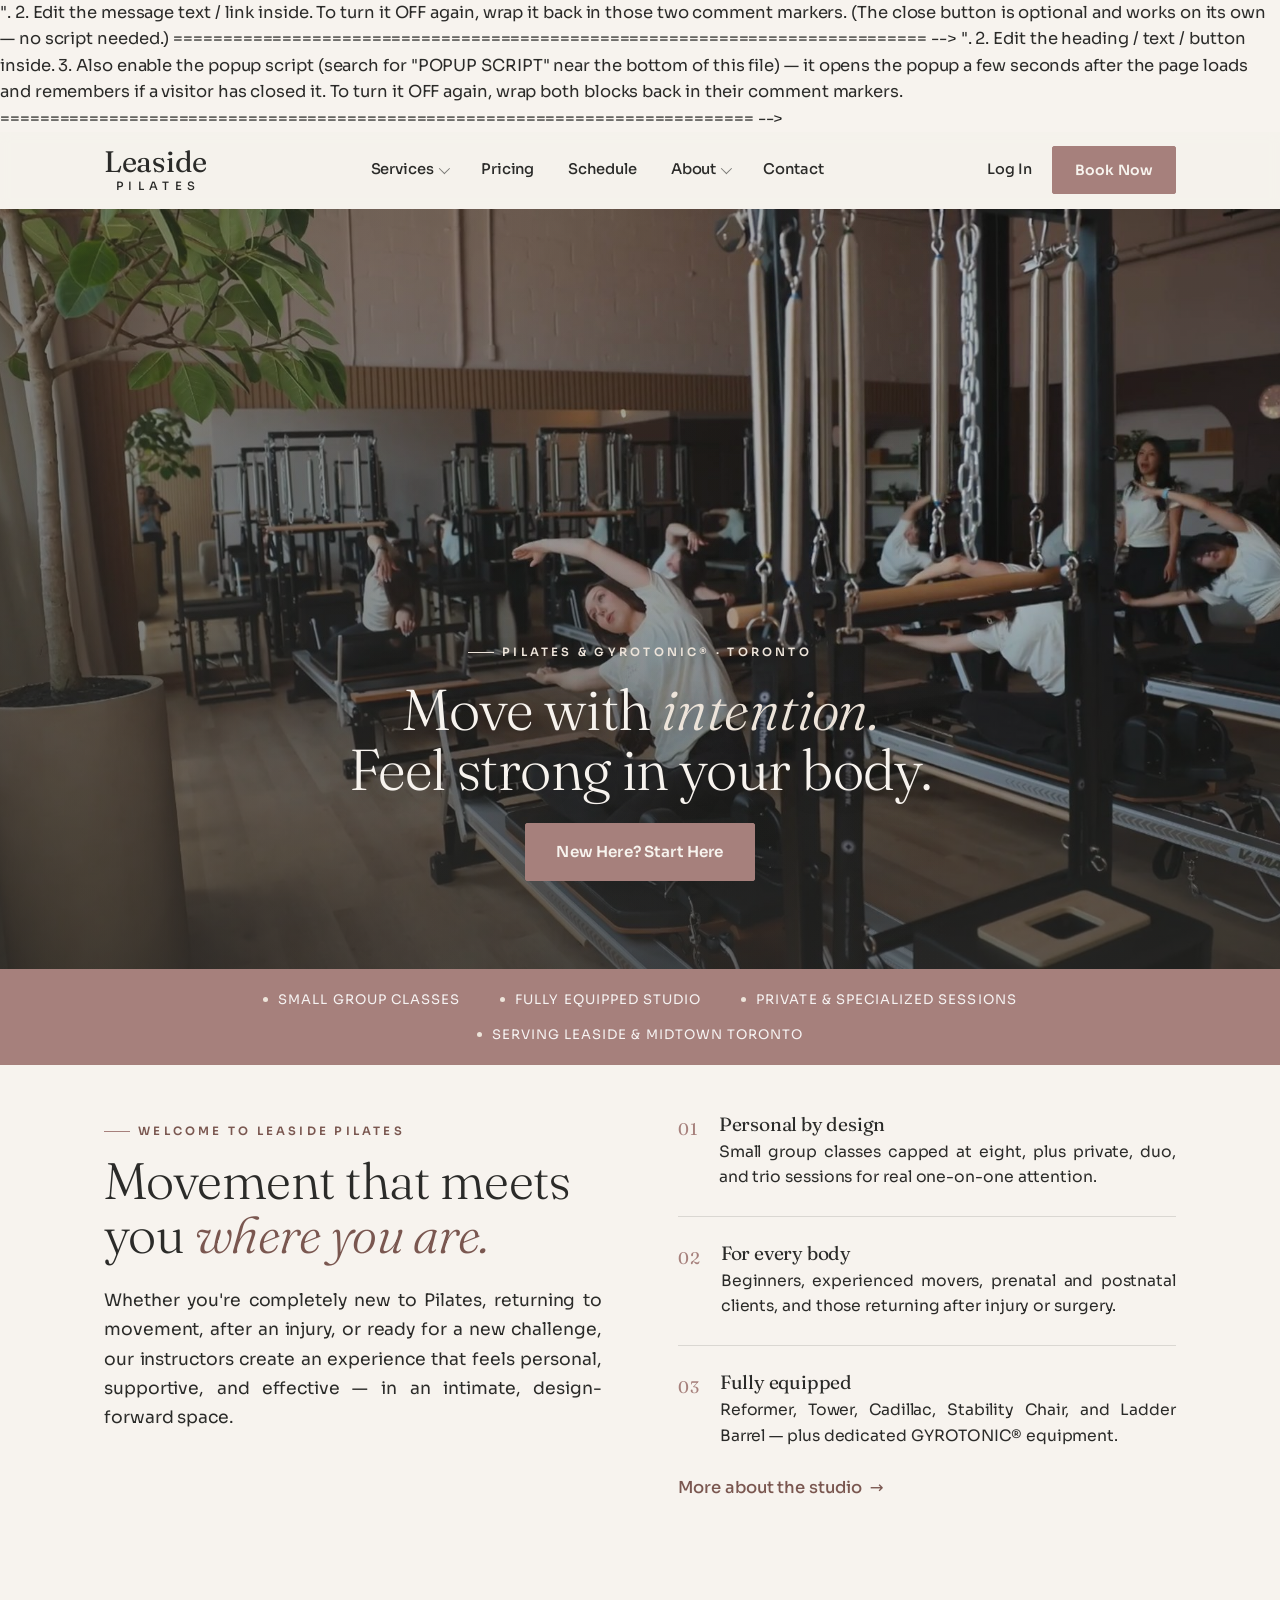
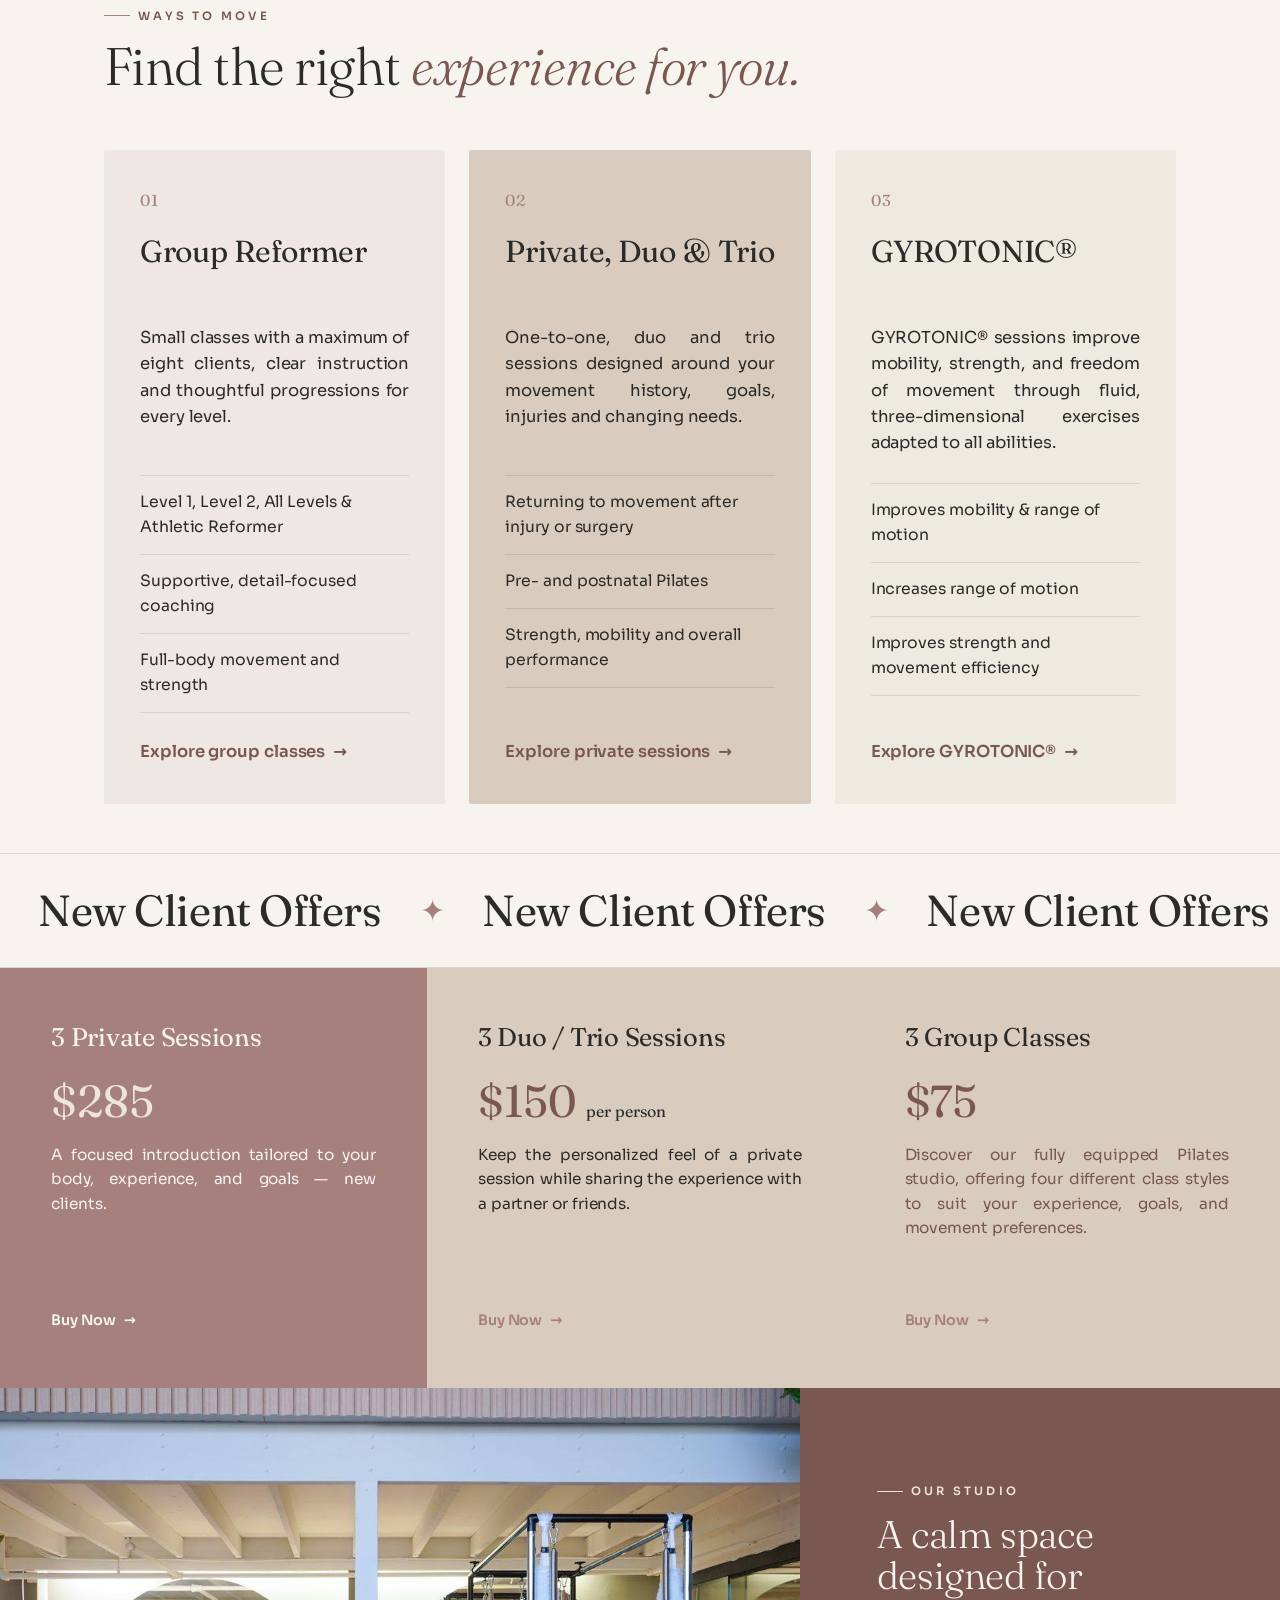
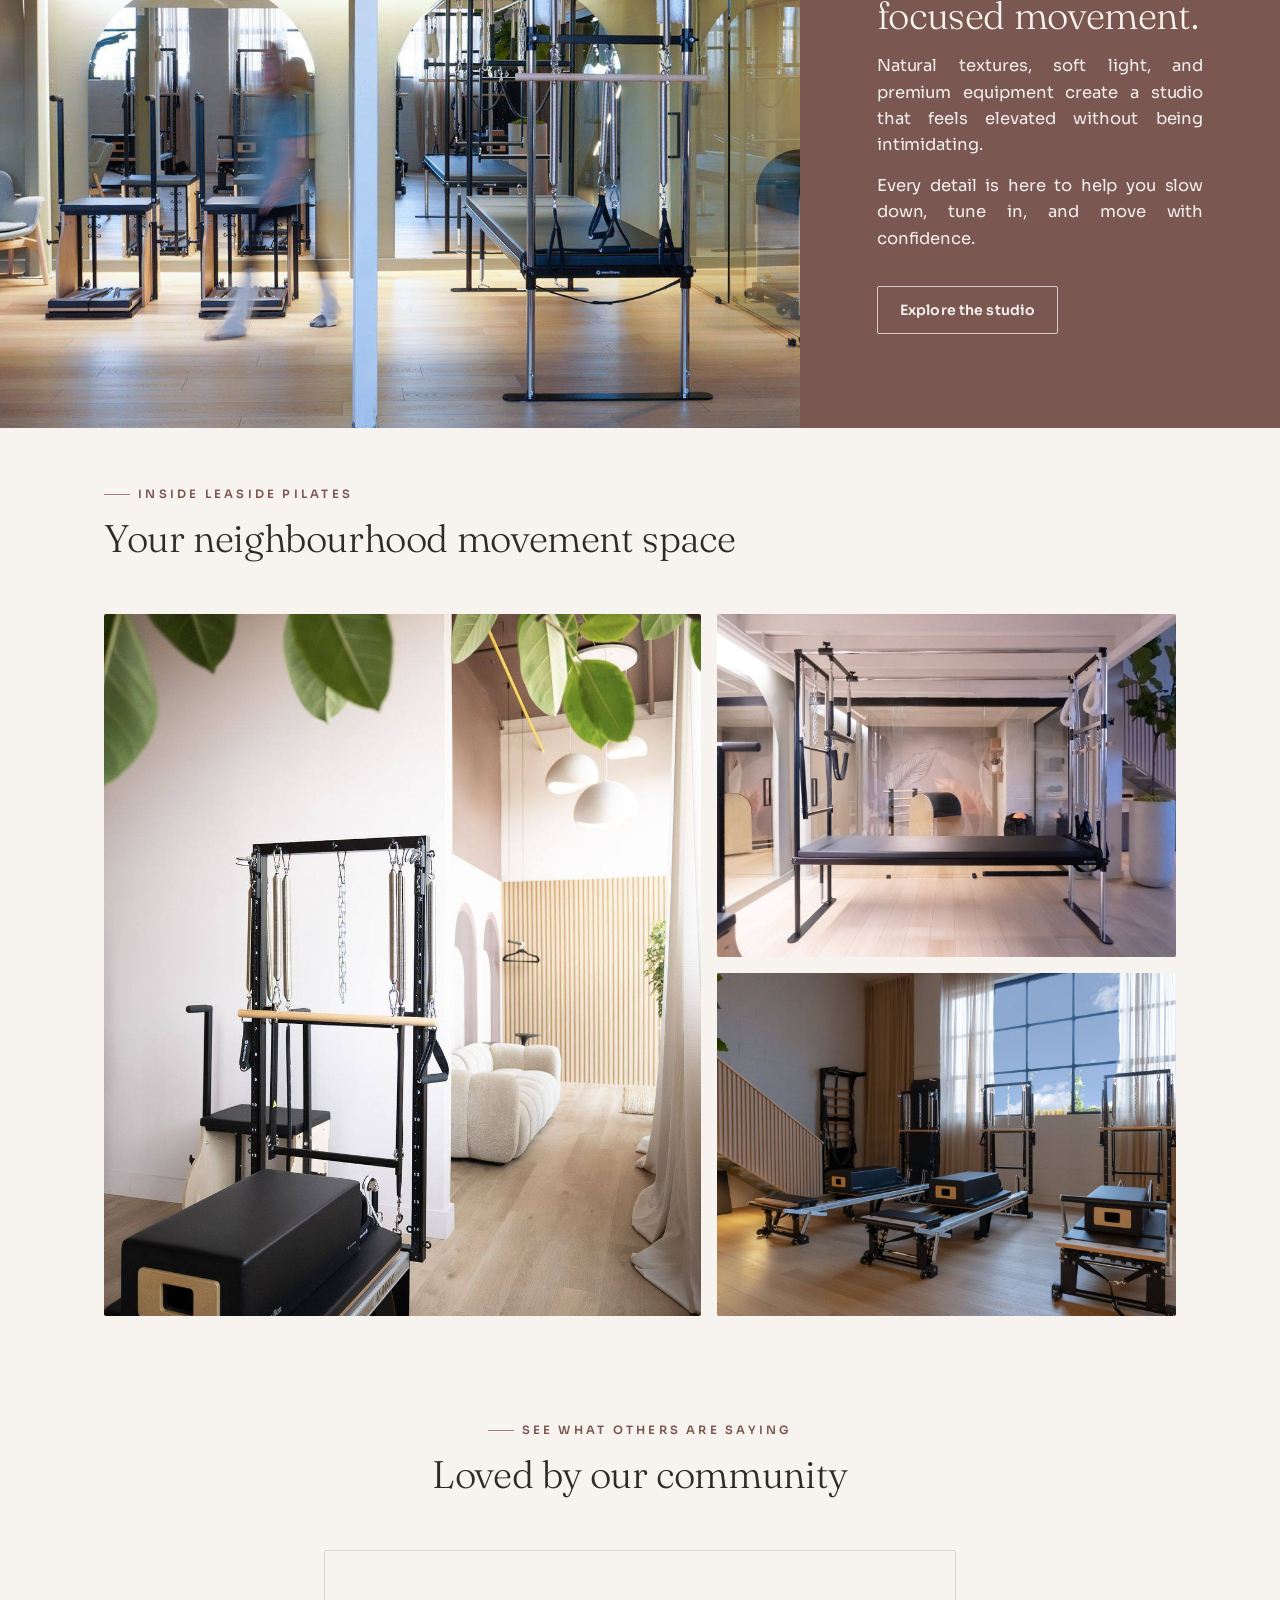
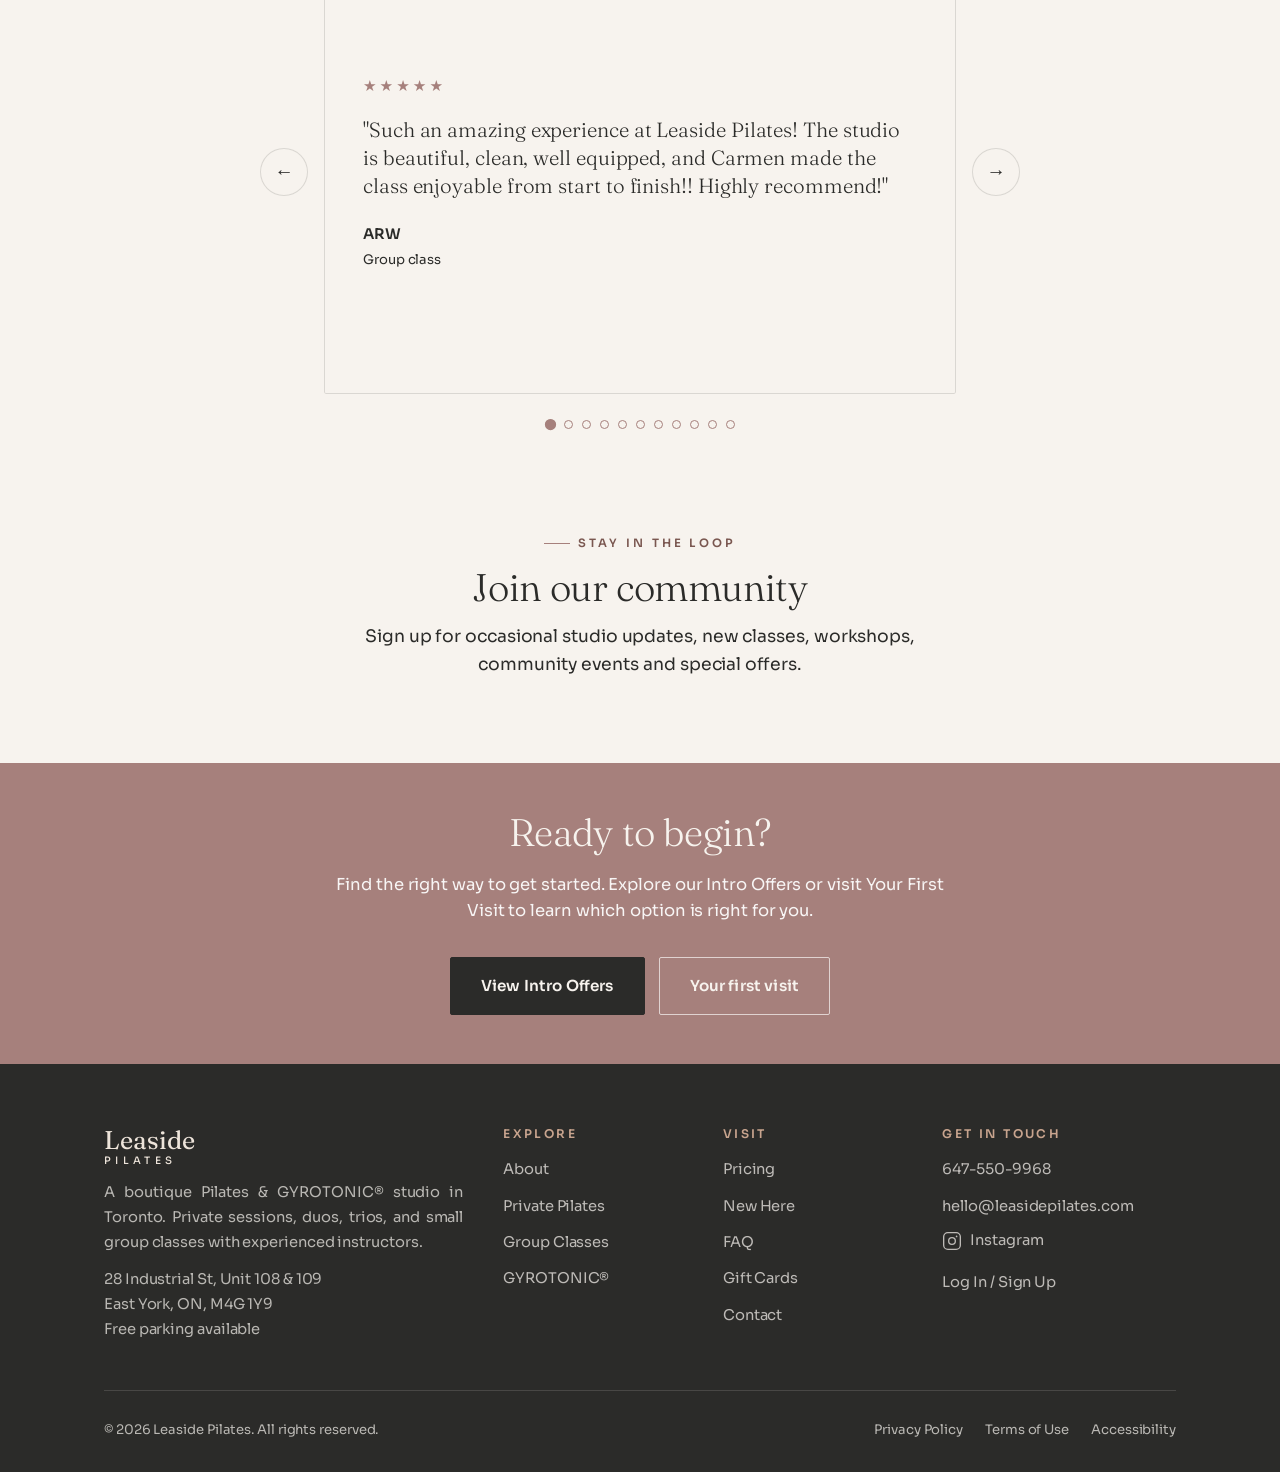
==== commit 3976e7b4: "Add files via upload" ====
--- a/index.html
+++ b/index.html
@@ -176,8 +176,7 @@
     <span class="eyebrow">Pilates &amp; GYROTONIC® · Toronto</span>
     <h1>Move with <em>intention.</em><br>Feel strong in your body.</h1>
     <div class="hero-actions">
-      <a class="btn brass lg" href="pricing.html">See Intro Offers</a>
-      <a class="btn ghost lg" href="first-visit.html">New Here? Start Here</a>
+      <a class="btn brass lg" href="first-visit.html">New Here? Start Here</a>
     </div>
   </div>
 </section>
@@ -214,42 +213,6 @@
       </div>
       <a class="text-link welcome-link" href="about.html">More about the studio <span aria-hidden="true">→</span></a>
     </div>
-  </div>
-</section>
-
-<!-- NEW CLIENT OFFERS — sliding banner -->
-<div class="offer-banner" aria-label="New client offers">
-  <div class="offer-banner-track">
-    <span>New Client Offers</span><span class="dot" aria-hidden="true">✦</span>
-    <span>New Client Offers</span><span class="dot" aria-hidden="true">✦</span>
-    <span>New Client Offers</span><span class="dot" aria-hidden="true">✦</span>
-    <span>New Client Offers</span><span class="dot" aria-hidden="true">✦</span>
-    <span>New Client Offers</span><span class="dot" aria-hidden="true">✦</span>
-    <span>New Client Offers</span><span class="dot" aria-hidden="true">✦</span>
-    <span>New Client Offers</span><span class="dot" aria-hidden="true">✦</span>
-    <span>New Client Offers</span><span class="dot" aria-hidden="true">✦</span>
-  </div>
-</div>
-
-<!-- INTRO OFFER STRIP (Private · Duo/Trio · Group panels) -->
-<section class="offer-strip">
-  <div class="offer-card featured reveal">
-    <h3>3 Private Sessions</h3>
-    <p class="price">$285</p>
-    <p>A focused introduction tailored to your body, experience, and goals — new clients.</p>
-    <a class="text-link" href="pricing.html#intro-private">Buy Now <span aria-hidden="true">→</span></a>
-  </div>
-  <div class="offer-card reveal">
-    <h3>3 Duo / Trio Sessions</h3>
-    <p class="price">$150 <span style="font-size:1rem;color:var(--muted)">per person</span></p>
-    <p>Keep the personalized feel of a private session while sharing the experience with a partner or friends.</p>
-    <a class="text-link" href="pricing.html#intro-duo">Buy Now <span aria-hidden="true">→</span></a>
-  </div>
-  <div class="offer-card reveal">
-    <h3>3 Group Classes</h3>
-    <p class="price">$75</p>
-    <p style="color:#7A5750">Discover our fully equipped Pilates studio, offering four different class styles to suit your experience, goals, and movement preferences.</p>
-    <a class="text-link" href="pricing.html#intro-group">Buy Now <span aria-hidden="true">→</span></a>
   </div>
 </section>
 
@@ -298,6 +261,42 @@
   </div>
 </section>
 
+<!-- NEW CLIENT OFFERS — sliding banner -->
+<div class="offer-banner" aria-label="New client offers">
+  <div class="offer-banner-track">
+    <span>New Client Offers</span><span class="dot" aria-hidden="true">✦</span>
+    <span>New Client Offers</span><span class="dot" aria-hidden="true">✦</span>
+    <span>New Client Offers</span><span class="dot" aria-hidden="true">✦</span>
+    <span>New Client Offers</span><span class="dot" aria-hidden="true">✦</span>
+    <span>New Client Offers</span><span class="dot" aria-hidden="true">✦</span>
+    <span>New Client Offers</span><span class="dot" aria-hidden="true">✦</span>
+    <span>New Client Offers</span><span class="dot" aria-hidden="true">✦</span>
+    <span>New Client Offers</span><span class="dot" aria-hidden="true">✦</span>
+  </div>
+</div>
+
+<!-- INTRO OFFER STRIP (Private · Duo/Trio · Group panels) -->
+<section class="offer-strip">
+  <div class="offer-card featured reveal">
+    <h3>3 Private Sessions</h3>
+    <p class="price">$285</p>
+    <p>A focused introduction tailored to your body, experience, and goals — new clients.</p>
+    <a class="text-link" href="pricing.html#intro-private">Buy Now <span aria-hidden="true">→</span></a>
+  </div>
+  <div class="offer-card reveal">
+    <h3>3 Duo / Trio Sessions</h3>
+    <p class="price">$150 <span style="font-size:1rem;color:var(--muted)">per person</span></p>
+    <p>Keep the personalized feel of a private session while sharing the experience with a partner or friends.</p>
+    <a class="text-link" href="pricing.html#intro-duo">Buy Now <span aria-hidden="true">→</span></a>
+  </div>
+  <div class="offer-card reveal">
+    <h3>3 Group Classes</h3>
+    <p class="price">$75</p>
+    <p style="color:#7A5750">Discover our fully equipped Pilates studio, offering four different class styles to suit your experience, goals, and movement preferences.</p>
+    <a class="text-link" href="pricing.html#intro-group">Buy Now <span aria-hidden="true">→</span></a>
+  </div>
+</section>
+
 <!-- STUDIO FEATURE (color block) -->
 <section class="studio-feature" id="studio">
   <div class="studio-image reveal"><img src="assets/studio-private.jpg" alt="The Leaside Pilates studio with arches, Cadillac trapeze table, and glass private rooms" width="1400" height="933" loading="lazy" decoding="async"></div>
@@ -332,8 +331,10 @@
       <span class="eyebrow">See What Others Are Saying</span>
       <h2>Loved by our community</h2>
     </div>
-    <div class="reveal testi-viewport">
-      <div class="testi-track" role="list">
+    <div class="reveal testi-slider">
+      <button class="testi-arrow testi-prev" type="button" aria-label="Previous review"><span aria-hidden="true">←</span></button>
+      <div class="testi-viewport">
+        <div class="testi-track" role="list">
         <figure class="testi-card" role="listitem"><div class="stars" aria-label="5 out of 5 stars">★★★★★</div><blockquote>"Such an amazing experience at Leaside Pilates! The studio is beautiful, clean, well equipped, and Carmen made the class enjoyable from start to finish!! Highly recommend!"</blockquote><cite>ARW<small>Group class</small></cite></figure>
         <figure class="testi-card" role="listitem"><div class="stars" aria-label="5 out of 5 stars">★★★★★</div><blockquote>"Excellent class options and instructors. Optimal small class size and ambiance. I really enjoy the Reformer 1 classes."</blockquote><cite>BH<small>Group class</small></cite></figure>
         <figure class="testi-card" role="listitem"><div class="stars" aria-label="5 out of 5 stars">★★★★★</div><blockquote>"I've been taking private classes twice a week with Nadia, the most caring, knowledgeable and helpful instructor I've ever come across. Each class she has me trying new techniques tailored to my personal goals. Scheduling through Iva is a breeze. Would definitely recommend."</blockquote><cite>AH<small>Private client</small></cite></figure>
@@ -346,7 +347,10 @@
         <figure class="testi-card" role="listitem"><div class="stars" aria-label="5 out of 5 stars">★★★★★</div><blockquote>"Hidden gem! Beautiful little studio. Ewa is the best! I would highly recommend it to anyone wanting to try Pilates for the first time or if you're a seasoned veteran."</blockquote><cite>EG<small>Group class</small></cite></figure>
         <figure class="testi-card" role="listitem"><div class="stars" aria-label="5 out of 5 stars">★★★★★</div><blockquote>"I loved the intensity — it was just perfect for post partum. Also the fact I didn't have to rush out. I could take my time and feed my baby. I've done a lot of mommy exercise classes and this was by far the best."</blockquote><cite>MP<small>Mommy &amp; Baby</small></cite></figure>
       </div>
-    </div>
+      </div>
+      <button class="testi-arrow testi-next" type="button" aria-label="Next review"><span aria-hidden="true">→</span></button>
+    </div>
+    <div class="testi-dots reveal" role="tablist" aria-label="Choose a review"></div>
   </div>
 </section>
 
--- a/css/style.css
+++ b/css/style.css
@@ -264,13 +264,33 @@
 
 /* ---------- Testimonials ---------- */
 .testi{background:var(--white);overflow:hidden}
-.testi-viewport{position:relative;overflow:hidden;-webkit-mask-image:linear-gradient(90deg,transparent,#000 6%,#000 94%,transparent);mask-image:linear-gradient(90deg,transparent,#000 6%,#000 94%,transparent)}
-.testi-track{display:flex;gap:24px;width:max-content;animation:testi-slide 60s linear infinite;will-change:transform;backface-visibility:hidden}
-.testi-viewport:hover .testi-track{animation-play-state:paused}
-@keyframes testi-slide{from{transform:translate3d(0,0,0)}to{transform:translate3d(calc(-50% - 12px),0,0)}}
+.testi-slider{position:relative;display:flex;align-items:center;gap:16px;max-width:760px;margin:0 auto}
+.testi-viewport{position:relative;overflow:hidden;flex:1 1 auto;border-radius:var(--r)}
+.testi-track{display:flex;width:100%}
 .testi-card{
-  flex:0 0 clamp(280px,80vw,420px);background:var(--plaster);
-  border:1px solid var(--line);border-radius:var(--r);padding:36px 34px;
+  flex:0 0 100%;box-sizing:border-box;background:var(--plaster);
+  border:1px solid var(--line);border-radius:var(--r);padding:40px 38px;
+  min-height:300px;display:flex;flex-direction:column;justify-content:center;
+}
+.testi-arrow{
+  flex:0 0 auto;width:48px;height:48px;border-radius:50%;
+  border:1px solid var(--line);background:var(--white);color:var(--forest);
+  font-size:1.2rem;line-height:1;cursor:pointer;display:grid;place-items:center;
+  transition:background .2s ease,color .2s ease,border-color .2s ease;
+}
+.testi-arrow:hover{background:var(--brass);color:var(--white);border-color:var(--brass)}
+.testi-arrow:focus-visible{outline:2px solid var(--brass);outline-offset:3px}
+.testi-dots{display:flex;justify-content:center;gap:9px;margin-top:26px;flex-wrap:wrap}
+.testi-dots button{
+  width:9px;height:9px;padding:0;border-radius:50%;cursor:pointer;
+  border:1px solid var(--brass);background:transparent;transition:background .2s ease,transform .2s ease;
+}
+.testi-dots button[aria-selected="true"]{background:var(--brass);transform:scale(1.25)}
+.testi-dots button:focus-visible{outline:2px solid var(--brass);outline-offset:2px}
+@media (max-width:640px){
+  .testi-slider{gap:8px}
+  .testi-arrow{width:40px;height:40px}
+  .testi-card{padding:30px 24px;min-height:340px}
 }
 .testi-card .stars{color:var(--brass);letter-spacing:3px;font-size:.95rem}
 .testi-card blockquote{font-family:var(--serif);font-size:1.28rem;font-weight:300;line-height:1.35;margin:18px 0 24px;color:var(--forest)}
@@ -837,3 +857,21 @@
 .popup-card h2{font-family:var(--serif);font-weight:300;font-size:clamp(1.6rem,3vw,2.2rem);margin-bottom:12px;color:var(--ink)}
 .popup-card p{color:var(--muted);margin-bottom:24px;line-height:1.6}
 .popup-card .btn{width:100%;justify-content:center}
+
+/* ============================================================================
+   JUSTIFIED BODY TEXT — every paragraph aligned on both edges ("squared")
+   ============================================================================ */
+p{
+  text-align:justify;
+  text-justify:inter-word;
+  hyphens:auto;
+  -webkit-hyphens:auto;
+}
+/* Keep centered intro blocks and center-aligned areas centered */
+.head.center p,
+.cta-band p,
+.center p,
+[style*="text-align:center"] p,
+[style*="text-align: center"] p{
+  text-align:center;
+}
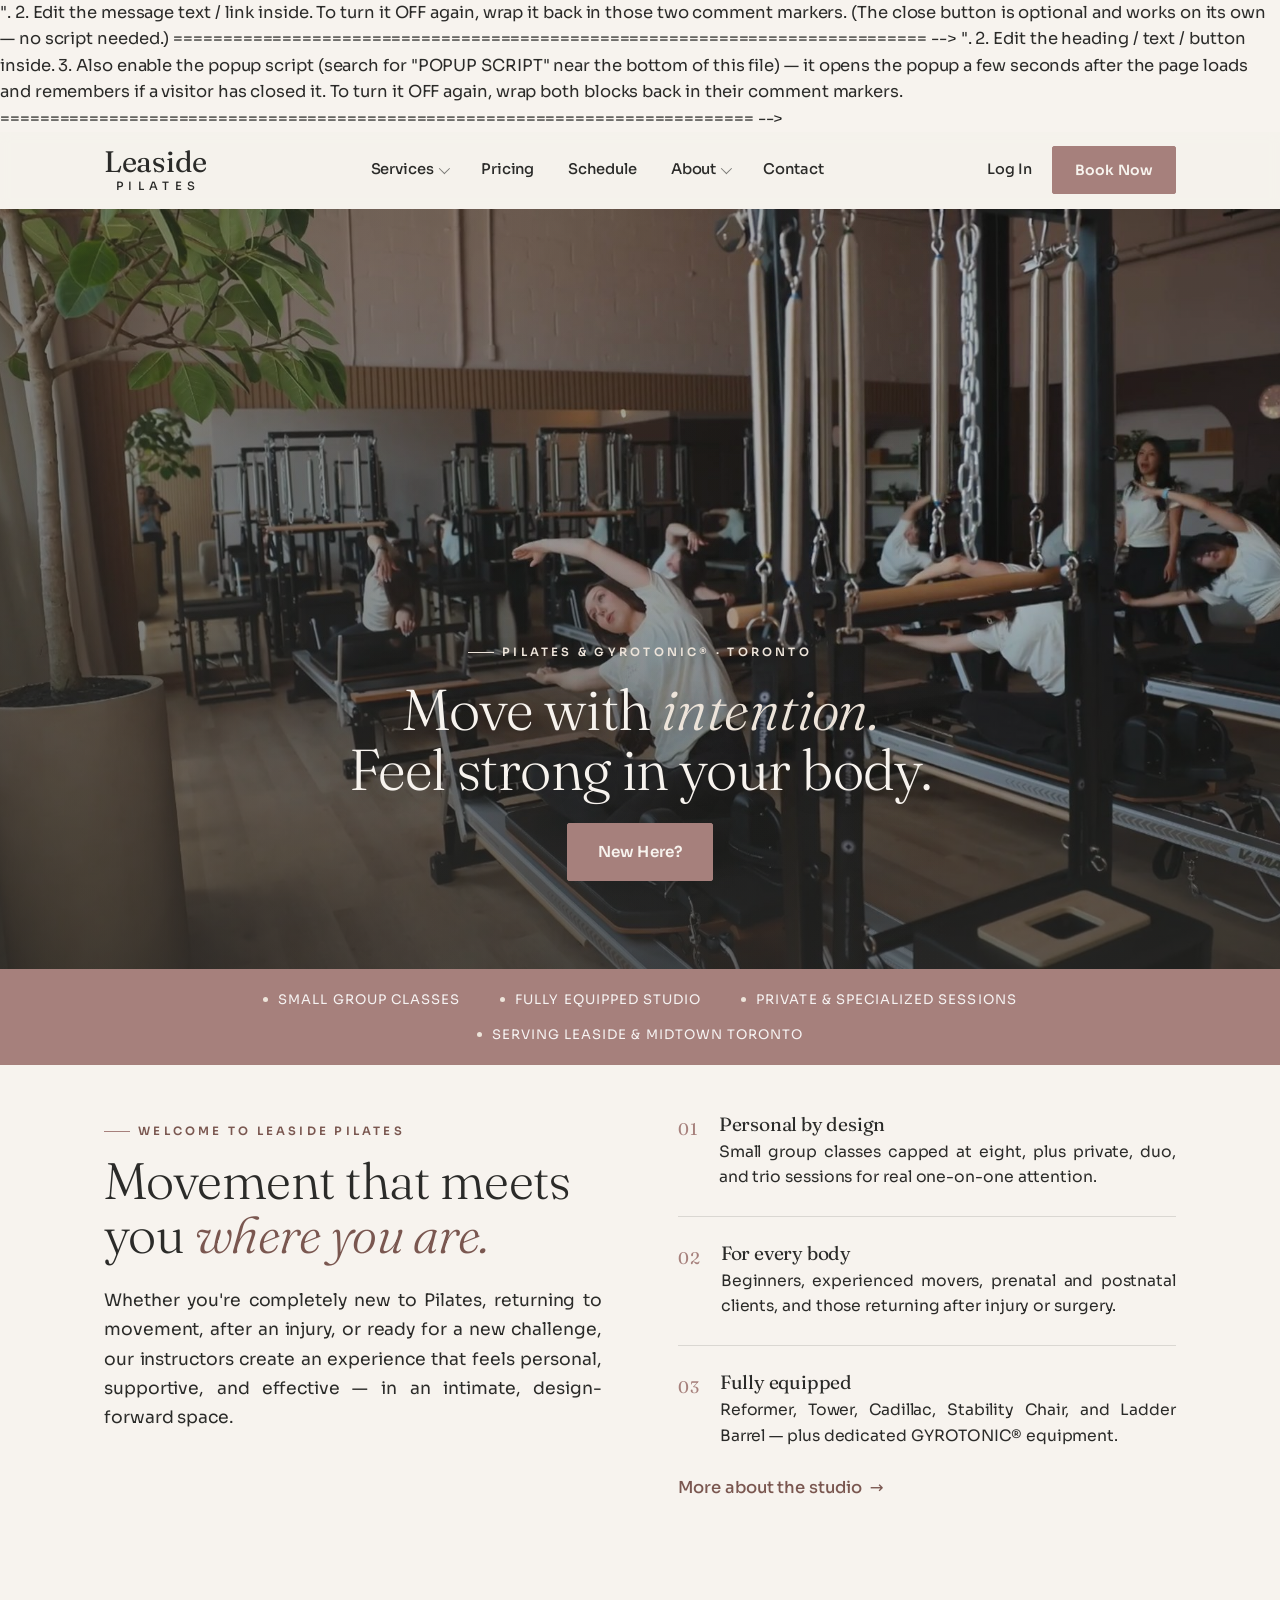
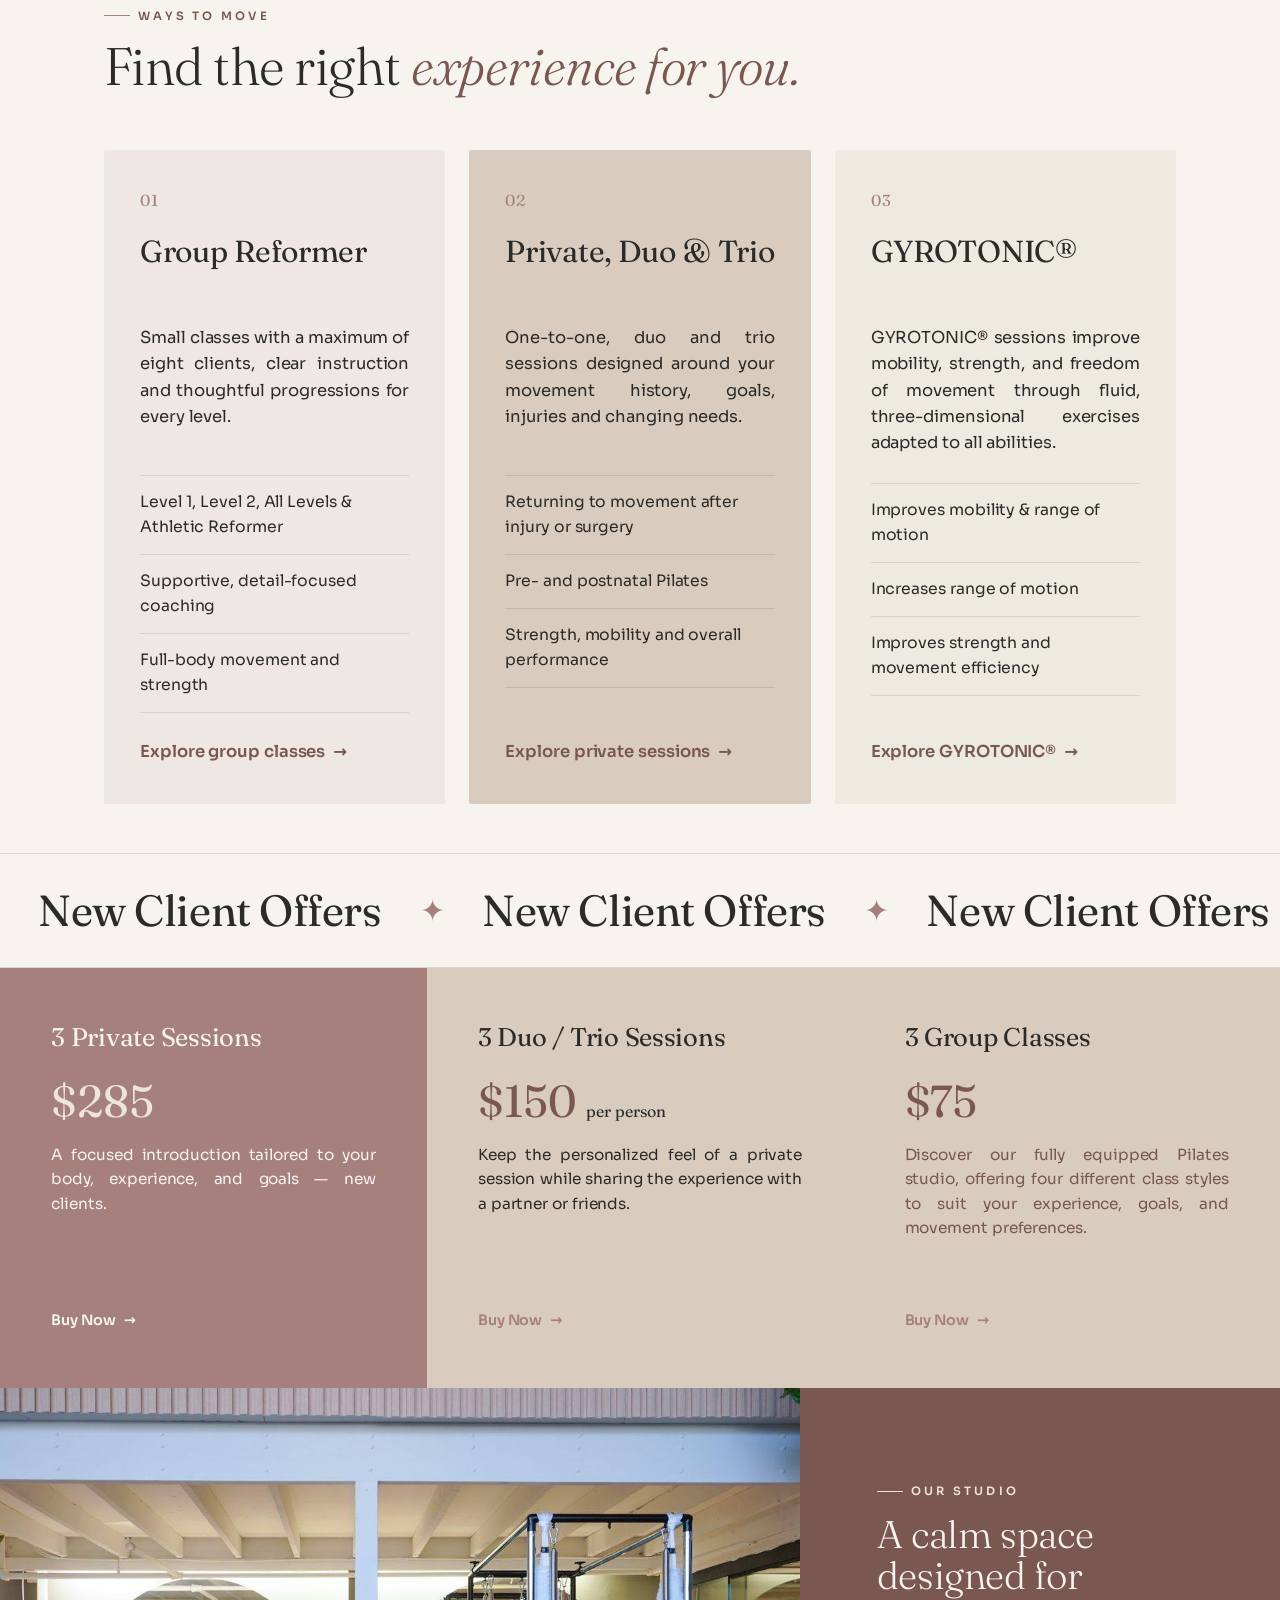
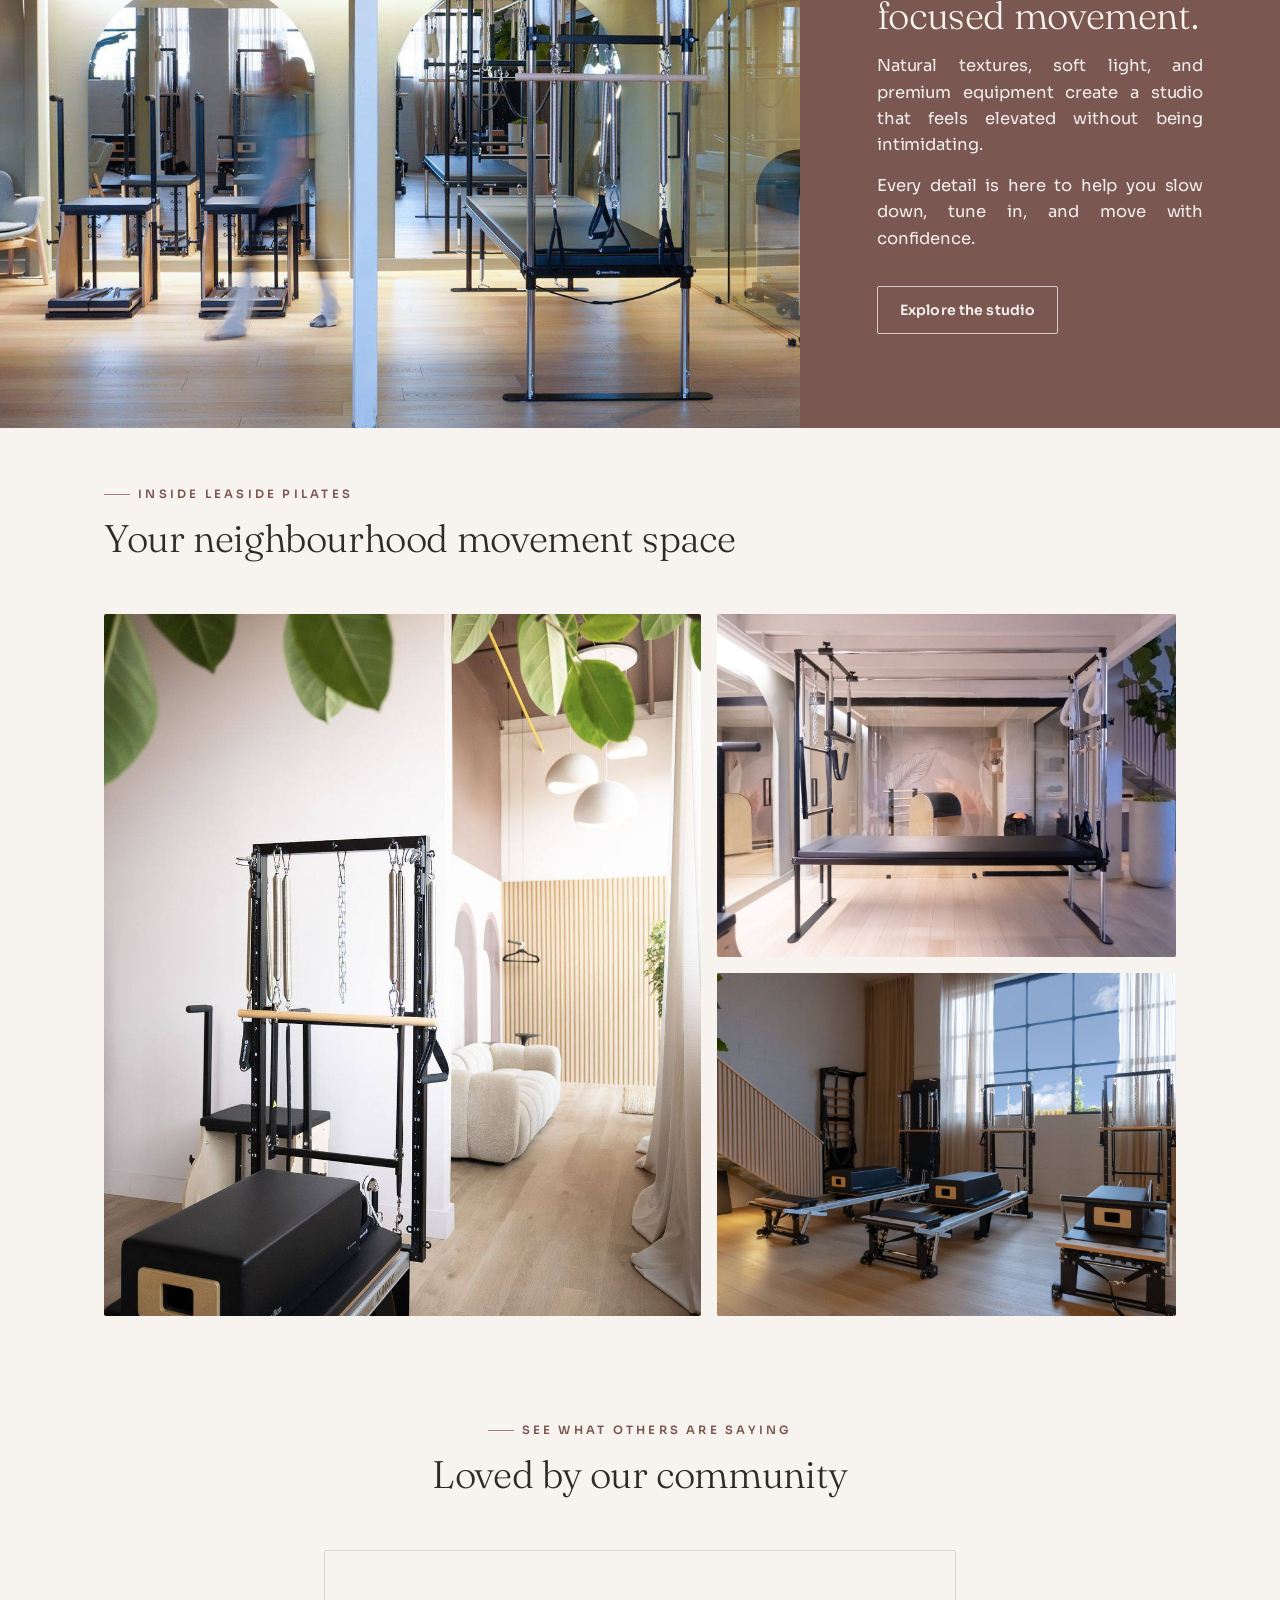
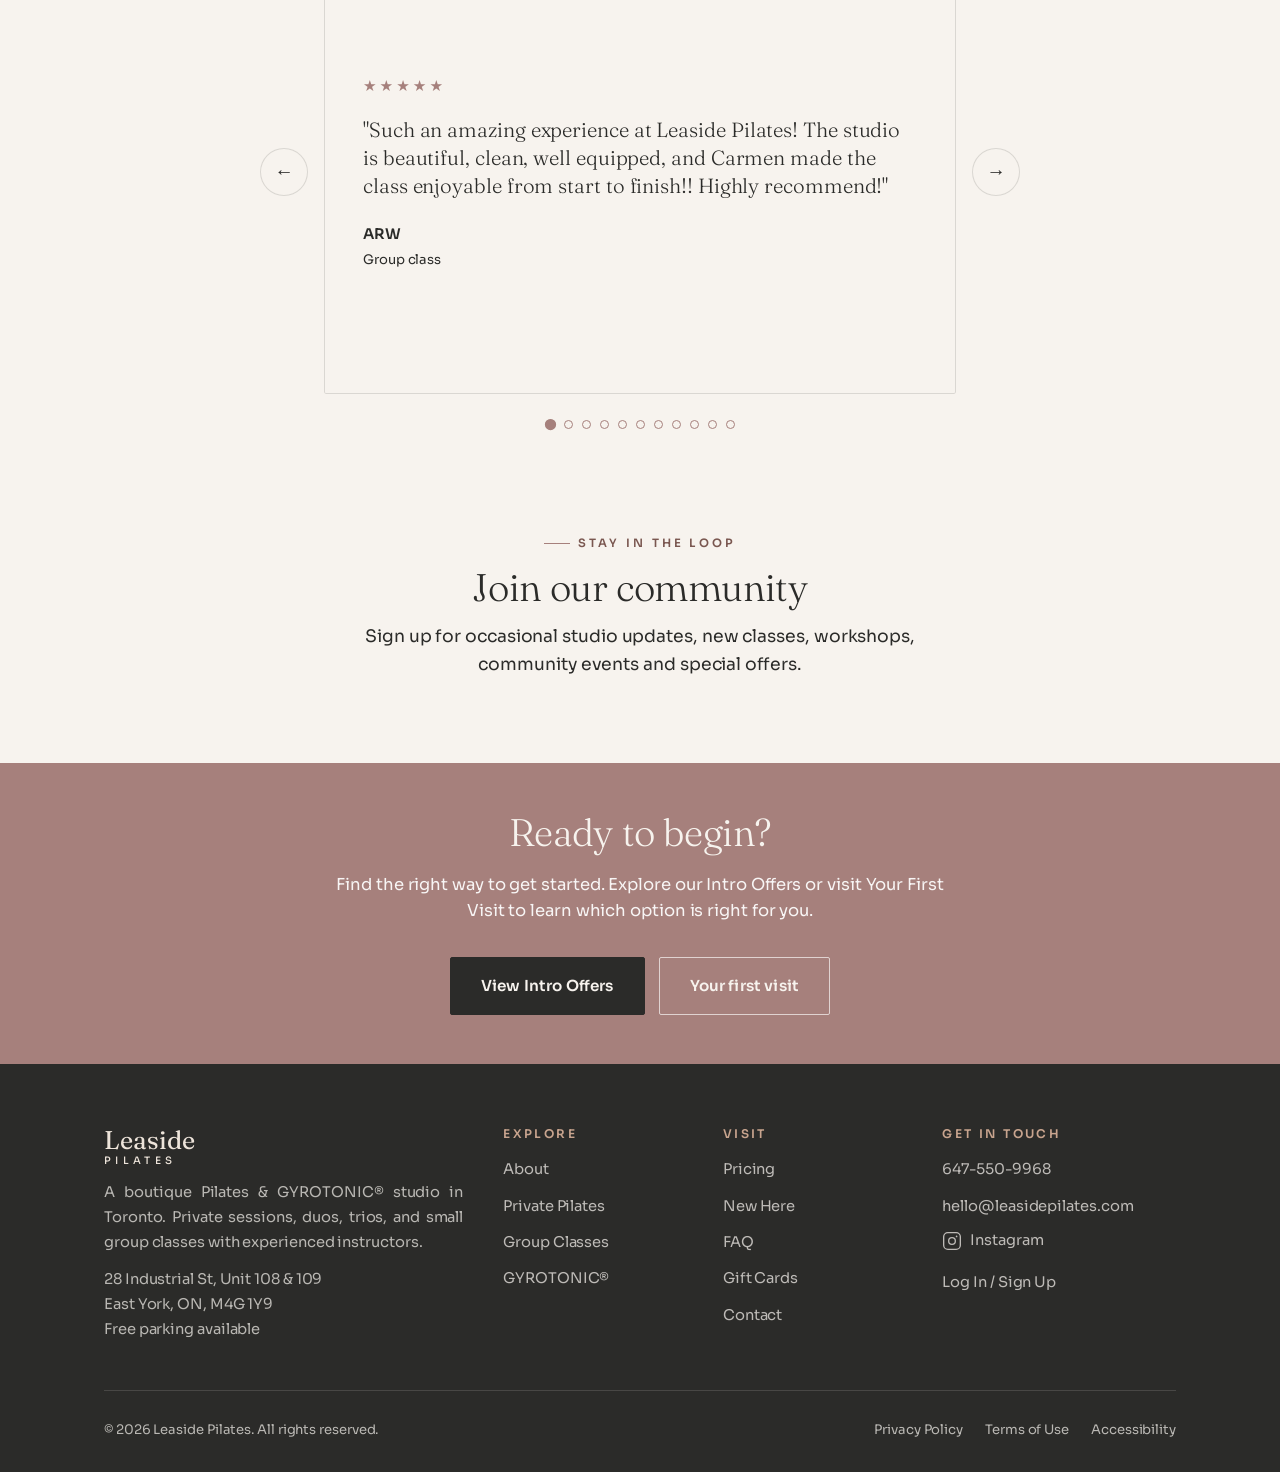
==== commit 836f6ee1: "Add files via upload" ====
--- a/index.html
+++ b/index.html
@@ -176,7 +176,7 @@
     <span class="eyebrow">Pilates &amp; GYROTONIC® · Toronto</span>
     <h1>Move with <em>intention.</em><br>Feel strong in your body.</h1>
     <div class="hero-actions">
-      <a class="btn brass lg" href="first-visit.html">New Here? Start Here</a>
+      <a class="btn brass lg" href="first-visit.html">New Here?</a>
     </div>
   </div>
 </section>
